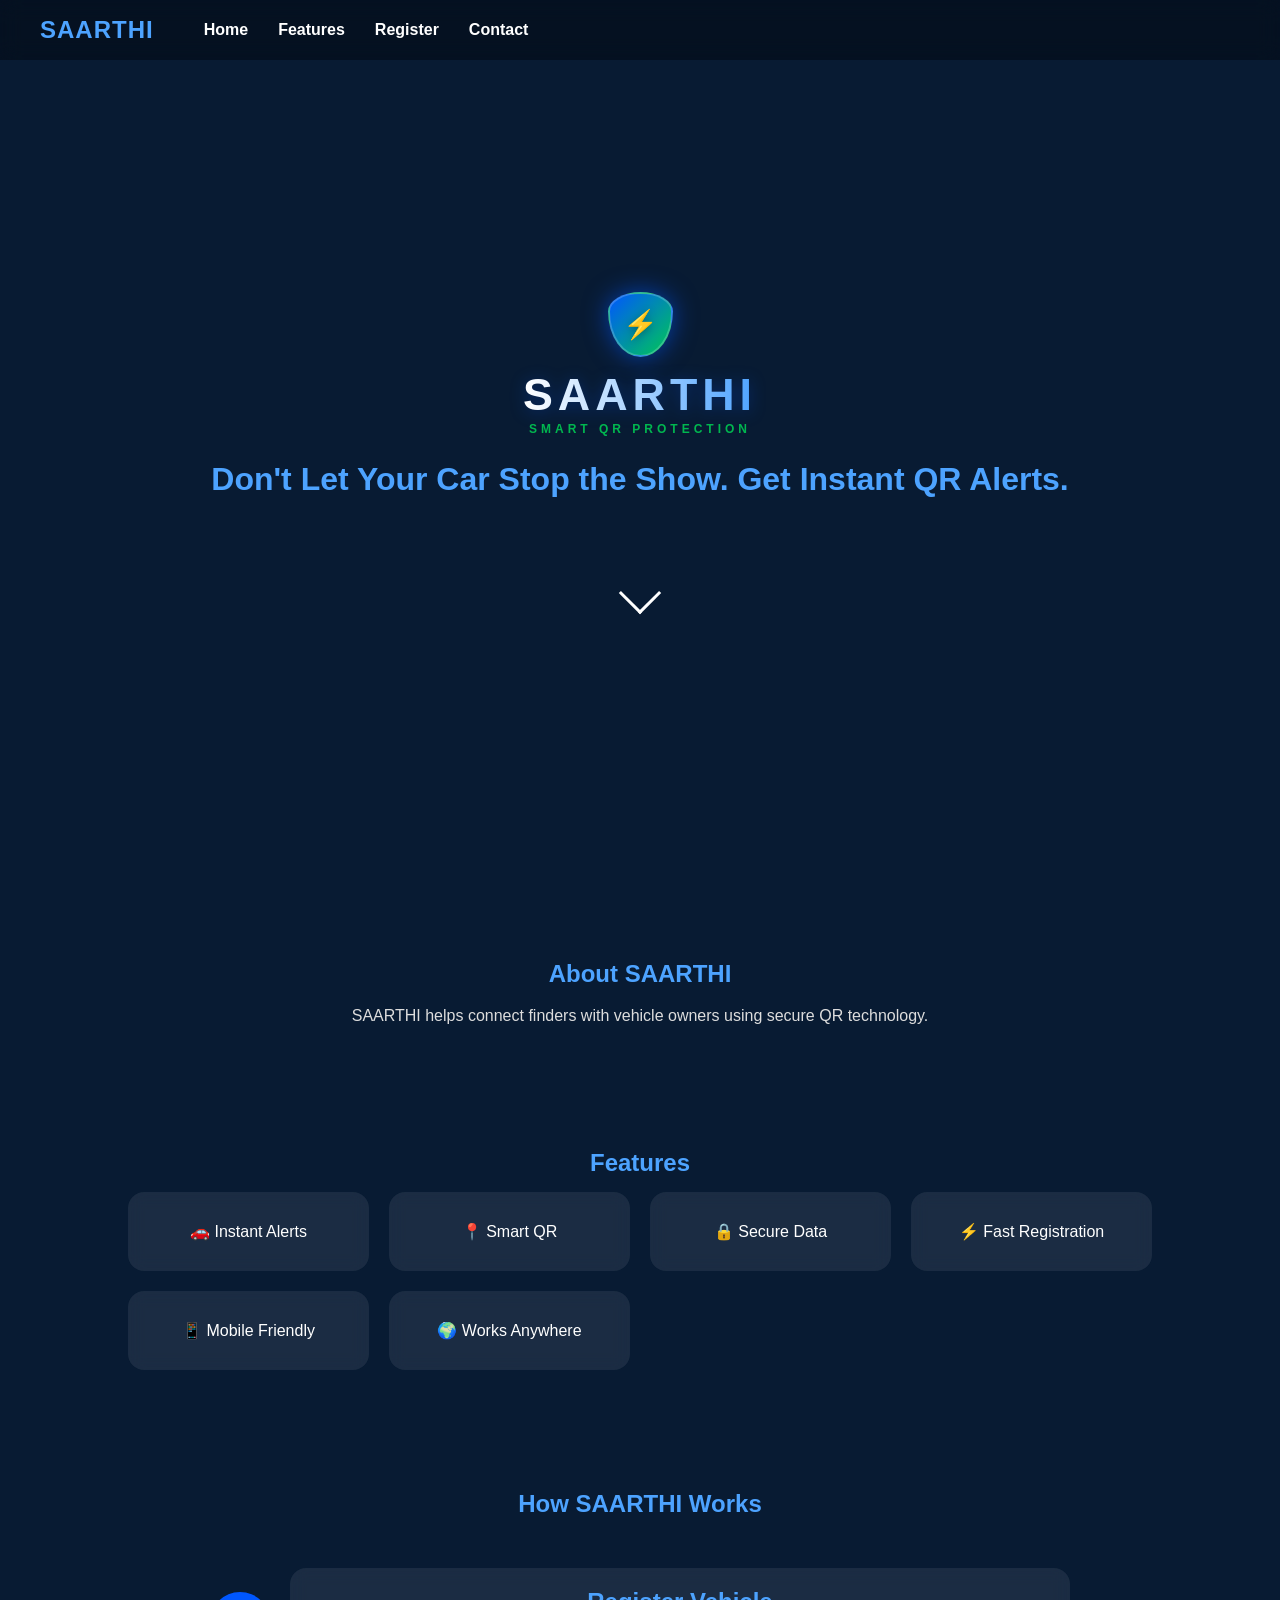
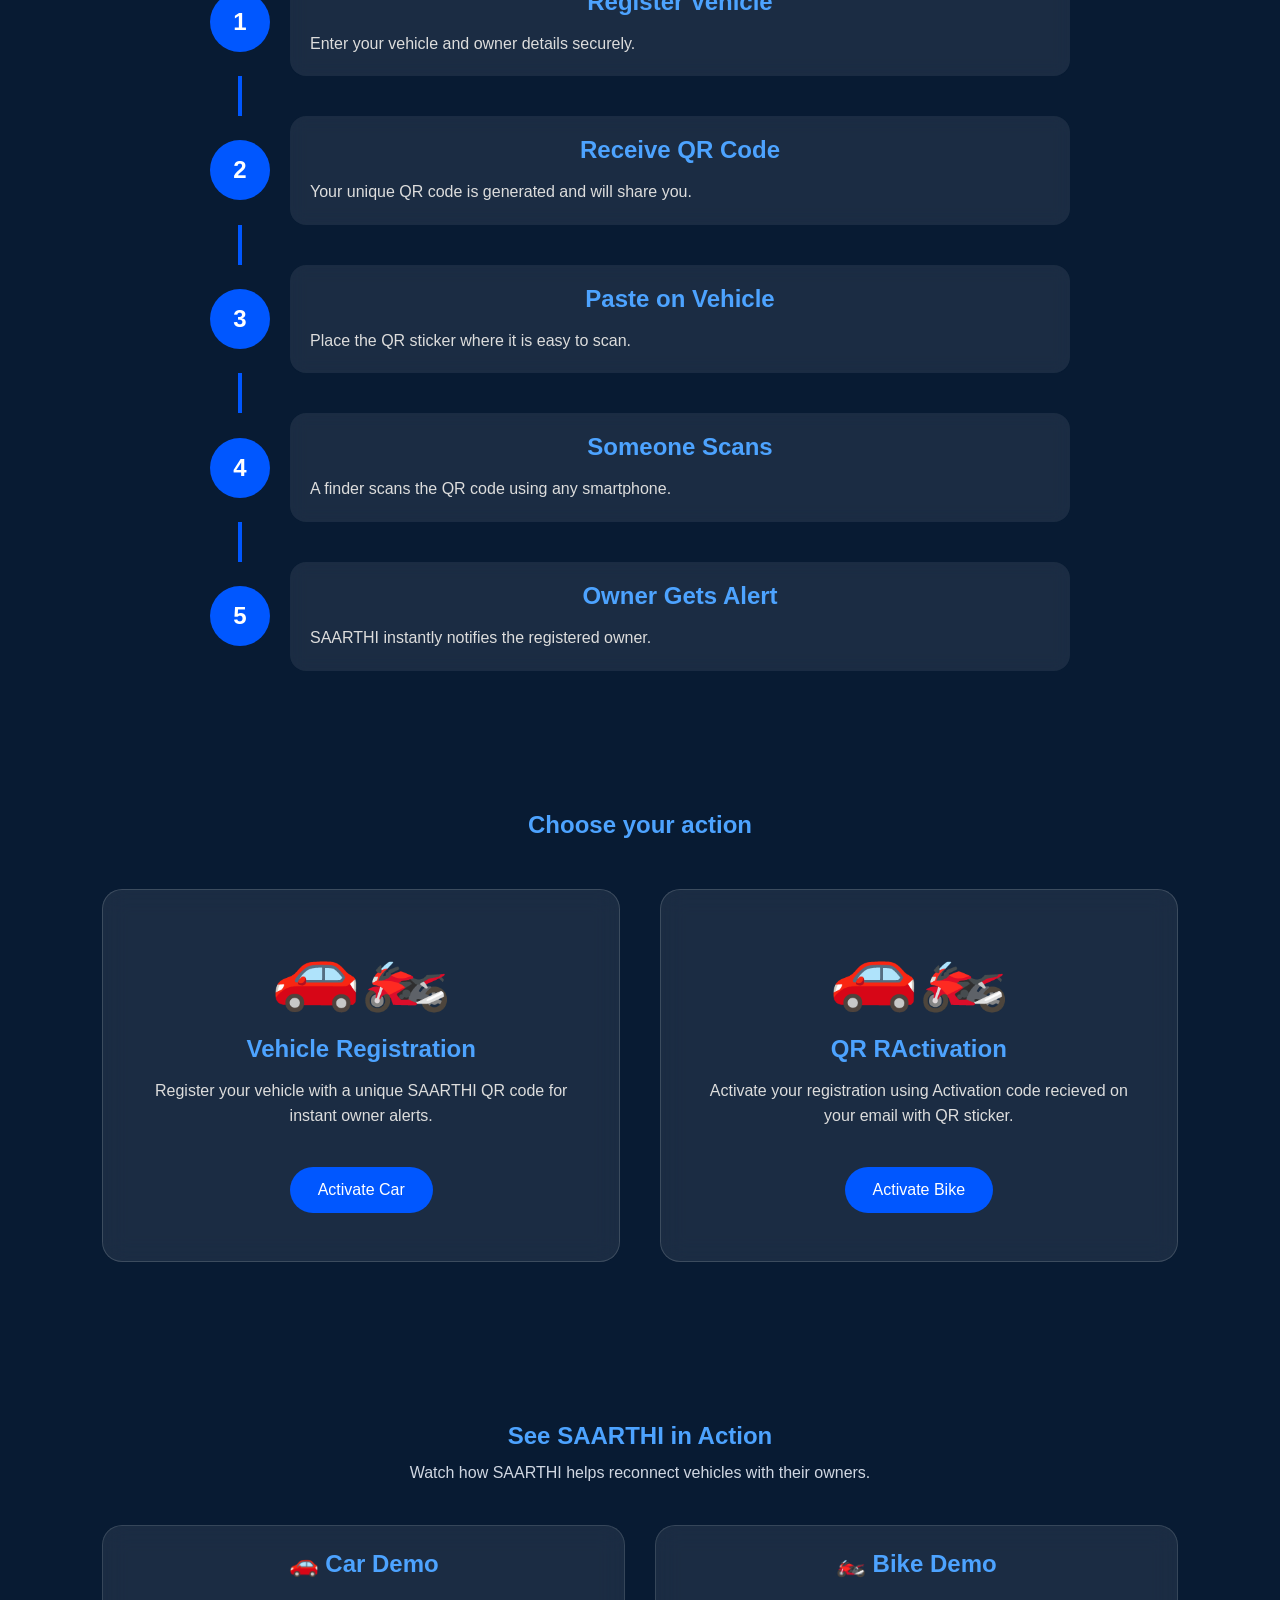
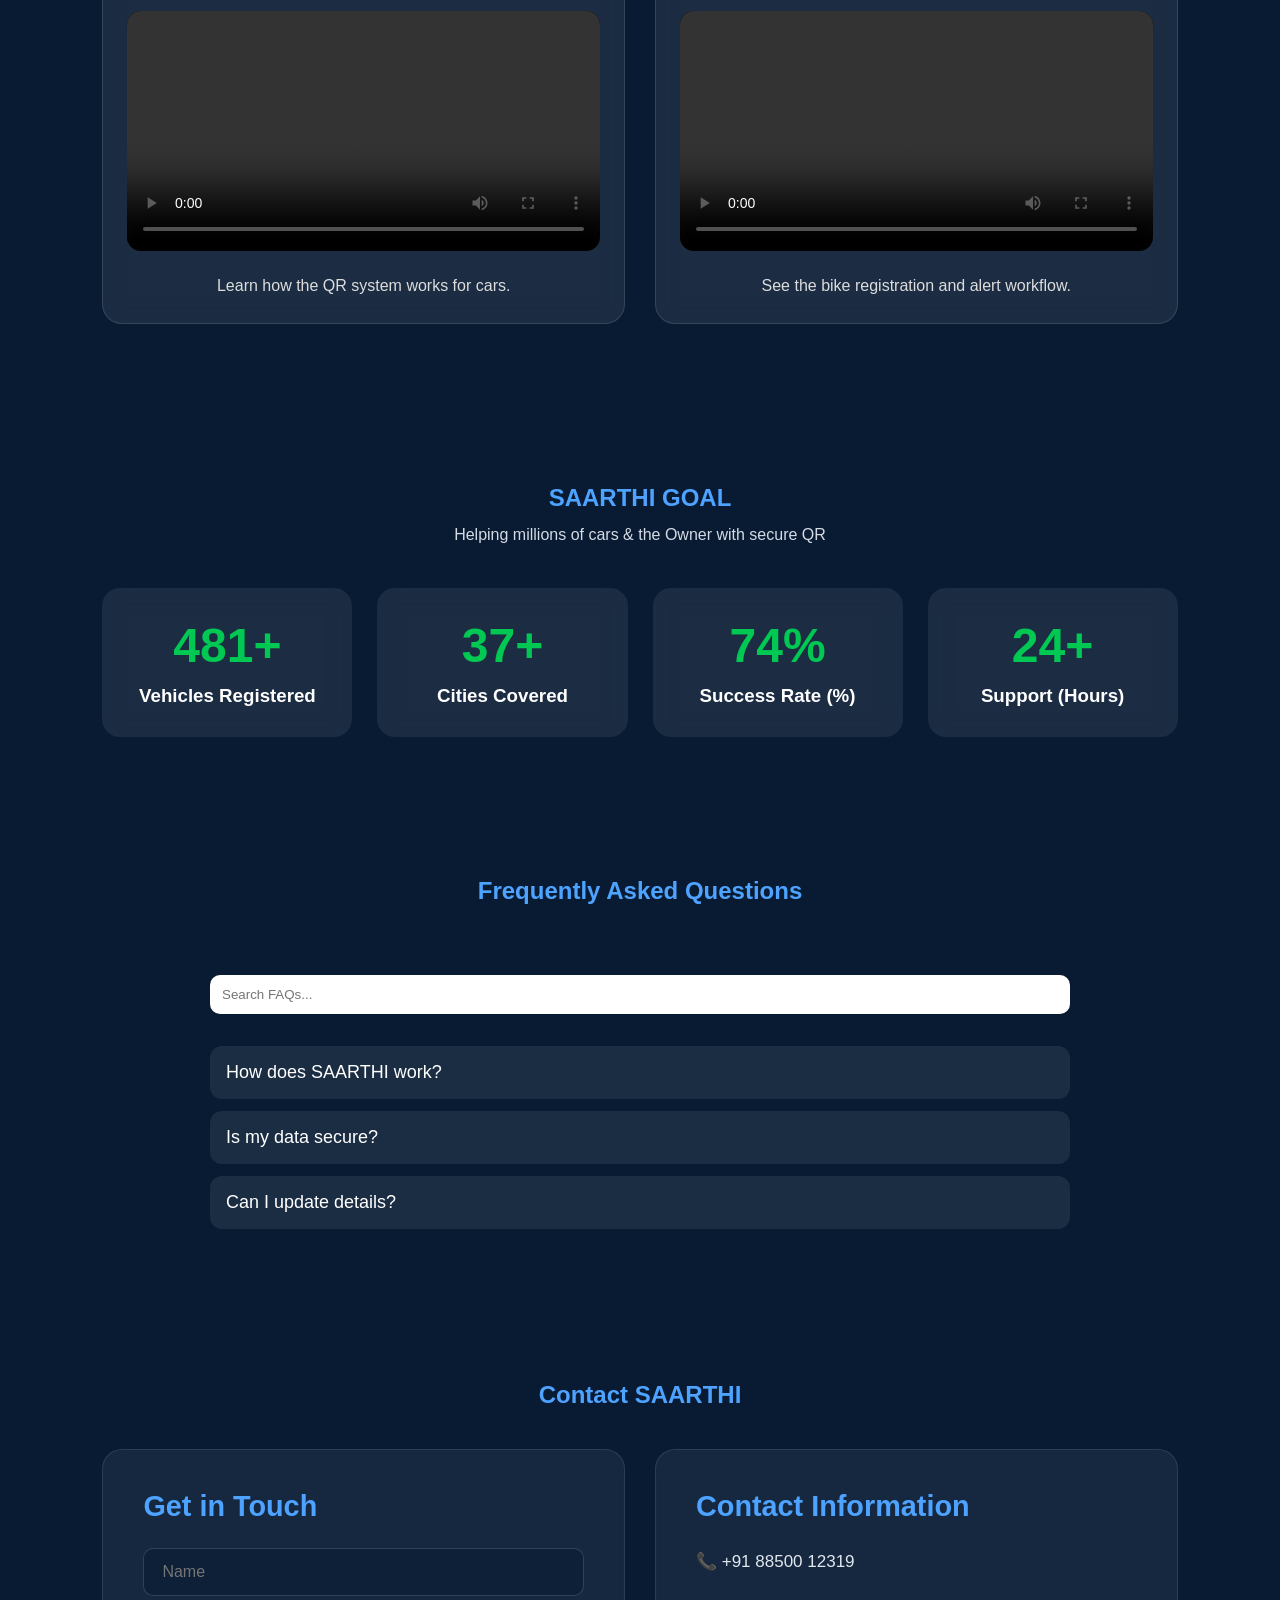
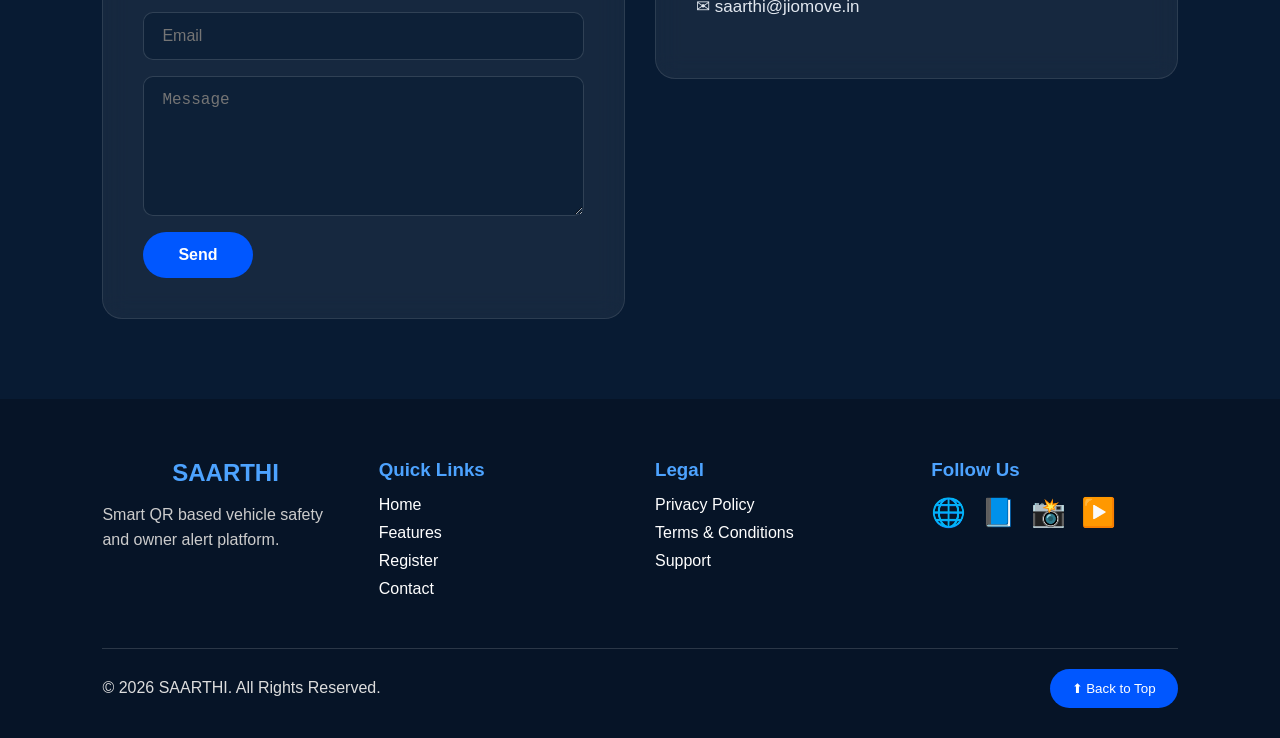
==== index.html @ 952ae6b6 "Update index.html" ====
<!DOCTYPE html>
<html lang="en">
<head>
    <meta charset="UTF-8">
    <meta name="viewport" content="width=device-width, initial-scale=1.0">
    <title>SAARTHI - Smart QR Vehicle Safety</title>
    <meta name="description" content="SAARTHI vehicle safety and smart QR-based owner alert platform.">
    <link rel="stylesheet" href="css/style.css">
</head>
<body>

    <div id="loader">
        <div class="spin"></div>
        <h2>SAARTHI</h2>
    </div>

    <nav>
        <div class="logo">SAARTHI</div>
        <ul>
            <li><a href="#home">Home</a></li>
            <li><a href="#features">Features</a></li>
            <li><a href="#vehicles">Register</a></li>
            <li><a href="#contact">Contact</a></li>
        </ul>
    </nav>

    <header id="home" class="hero">
    <video autoplay muted loop playsinline>
        <source src="video/CAR.mp4" type="video/mp4">
    </video>
    <div class="overlay"></div>
    <div class="content">
        <div class="logo-container">
            <div class="logo-shield"><span class="logo-icon">⚡</span></div>
            <div class="logo-text">
                <span class="brand-name">Saarthi</span>
                <span class="brand-tagline">Smart QR Protection</span>
            </div>
        </div>

        <h1>Don't Let Your Car Stop the Show. Get Instant QR Alerts.</h1>
        
        <!-- This link now points to the section below -->
        <a href="#about" class="scroll-arrow">
            <div class="shining-arrow"></div>
        </a>
    </div>
</header>

    <main>

        <!-- Added id="about" here -->
<section id="about" class="about">
    <h2>About SAARTHI</h2>
    <p>SAARTHI helps connect finders with vehicle owners using secure QR technology.</p>
</section>

        <section id="features" class="features">
            <h2>Features</h2>
            <div class="grid">
                <div class="card">🚗 Instant Alerts</div>
                <div class="card">📍 Smart QR</div>
                <div class="card">🔒 Secure Data</div>
                <div class="card">⚡ Fast Registration</div>
                <div class="card">📱 Mobile Friendly</div>
                <div class="card">🌍 Works Anywhere</div>
            </div>
        </section>

        <section class="timeline">
            <h1>How SAARTHI Works</h1>

            <div class="step">
                <div class="circle">1</div>
                <div class="card">
                    <h2>Register Vehicle</h2>
                    <p>Enter your vehicle and owner details securely.</p>
                </div>
            </div>

            <div class="line"></div>

            <div class="step">
                <div class="circle">2</div>
                <div class="card">
                    <h2>Receive QR Code</h2>
                    <p>Your unique QR code is generated and will share you.</p>
                </div>
            </div>

            <div class="line"></div>

            <div class="step">
                <div class="circle">3</div>
                <div class="card">
                    <h2>Paste on Vehicle</h2>
                    <p>Place the QR sticker where it is easy to scan.</p>
                </div>
            </div>

            <div class="line"></div>

            <div class="step">
                <div class="circle">4</div>
                <div class="card">
                    <h2>Someone Scans</h2>
                    <p>A finder scans the QR code using any smartphone.</p>
                </div>
            </div>

            <div class="line"></div>

            <div class="step">
                <div class="circle">5</div>
                <div class="card">
                    <h2>Owner Gets Alert</h2>
                    <p>SAARTHI instantly notifies the registered owner.</p>
                </div>
            </div>
        </section>

        <section id="vehicles" class="vehicles">
            <h1>Choose your action</h1>
            <div class="grid">
                <div class="card">
                    <div class="icon">🚗🏍️</div>
                    <h2>Vehicle Registration</h2>
                    <p>Register your vehicle with a unique SAARTHI QR code for instant owner alerts.</p>
                    <a href="https://jiomove.in/signup.html" class="btn">Activate Car</a>
                </div>
                <div class="card">
                    <div class="icon">🚗🏍️</div>
                    <h2>QR RActivation</h2>
                    <p>Activate your registration using Activation code recieved on your email with QR sticker.</p>
                    <a href="https://jiomove.in/activate.html" class="btn">Activate Bike</a>
                </div>
            </div>
        </section>

        <section class="videos">
            <h1>See SAARTHI in Action</h1>
            <p class="subtitle">Watch how SAARTHI helps reconnect vehicles with their owners.</p>
            <div class="video-grid">
                <div class="video-card">
                    <h2>🚗 Car Demo</h2>
                    <video controls preload="metadata">
                        <source src="video/CAR.mp4" type="video/mp4">
                        Your browser does not support video.
                    </video>
                    <p>Learn how the QR system works for cars.</p>
                </div>
                <div class="video-card">
                    <h2>🏍️ Bike Demo</h2>
                    <video controls preload="metadata">
                        <source src="video/BIKE.mp4" type="video/mp4">
                        Your browser does not support video.
                    </video>
                    <p>See the bike registration and alert workflow.</p>
                </div>
            </div>
        </section>

        <section class="stats">
            <h1>SAARTHI GOAL</h1>
            <p>Helping millions of cars & the Owner with secure QR</p>
            <div class="grid">
                <div class="card"><span class="count" data-target="1000">0</span><h3>Vehicles Registered</h3></div>
                <div class="card"><span class="count" data-target="50">0</span><h3>Cities Covered</h3></div>
                <div class="card"><span class="count" data-target="99">0</span><h3>Success Rate (%)</h3></div>
                <div class="card"><span class="count" data-target="24">0</span><h3>Support (Hours)</h3></div>
            </div>
        </section>

        <section class="faq">
            <h1>Frequently Asked Questions</h1>
            <input id="search" placeholder="Search FAQs...">
            <div class="item">
                <button class="q">How does SAARTHI work?</button>
                <div class="a">Register, get a QR, place it on your vehicle, and receive alerts when someone scans it.</div>
            </div>
            <div class="item">
                <button class="q">Is my data secure?</button>
                <div class="a">Yes, only authorized information is shown.</div>
            </div>
            <div class="item">
                <button class="q">Can I update details?</button>
                <div class="a">Yes, by contacting us on email you can update owner details.</div>
            </div>
        </section>

        <section id="contact" class="contact">
            <h1>Contact SAARTHI</h1>
            <div class="grid">
                <div class="card">
                    <h2>Get in Touch</h2>
                    <form action="https://formsubmit.co/saarthi@jiomove.in" method="POST">
    <!-- These name attributes are required for the service to identify the data -->
    <input type="text" name="name" placeholder="Name" required>
    <input type="email" name="email" placeholder="Email" required>
    <textarea name="message" placeholder="Message" required></textarea>
    
    <!-- This hidden input prevents the site from redirecting after sending -->
    <input type="hidden" name="_next" value="https://jiomove.in/thanks.html">
    
    <button type="submit">Send</button>
</form>
                </div>
                <div class="card">
                    <h2>Contact Information</h2>
                    <p>📞 +91 88500 12319</p>
                    <p>✉ saarthi@jiomove.in</p>
                    
                </div>
            </div>
        </section>

    </main>

    <footer class="footer">
        <div class="container">
            <div class="col">
                <h2>SAARTHI</h2>
                <p>Smart QR based vehicle safety and owner alert platform.</p>
            </div>
            <div class="col">
                <h3>Quick Links</h3>
                <ul>
                    <li><a href="#home">Home</a></li>
                    <li><a href="#features">Features</a></li>
                    <li><a href="#vehicles">Register</a></li>
                    <li><a href="#contact">Contact</a></li>
                </ul>
            </div>
            <div class="col">
                <h3>Legal</h3>
                <ul>
                    <li><a href="#">Privacy Policy</a></li>
                    <li><a href="#">Terms & Conditions</a></li>
                    <li><a href="#">Support</a></li>
                </ul>
            </div>
            <div class="col">
                <h3>Follow Us</h3>
                <div class="social">
                    <a href="#">🌐</a>
                    <a href="#">📘</a>
                    <a href="#">📸</a>
                    <a href="#">▶️</a>
                </div>
            </div>
        </div>
        <div class="bottom">
            <p>© 2026 SAARTHI. All Rights Reserved.</p>
            <button id="topBtn">⬆ Back to Top</button>
        </div>
    </footer>

    <script src="js/main.js"></script>
</body>
</html>
---- css/style.css ----
html {
    scroll-behavior: smooth;
}


/* ==========================================================================
   1. Global Reset & Base Layout Setup
   ========================================================================== */
* {
    margin: 0;
    padding: 0;
    box-sizing: border-box;
}

body {
    font-family: Arial, sans-serif;
    background: #081B33;
    color: #fff;
    margin: 0;
}

/* ==========================================================================
   2. Base Elements & Typography Elements
   ========================================================================== */
h1 {
    text-align: center;
    color: #4DA3FF;
    margin-bottom: 50px;
}

h2 {
    text-align: center;
    color: #4da3ff;
    margin-bottom: 15px;
}

p {
    line-height: 1.6;
    color: #ddd;
}

a {
    color: white;
    text-decoration: none;
    transition: .3s;
}

a:hover {
    color: #00C853;
}

ul {
    list-style: none;
}

li {
    margin: 10px 0;
}

/* Common Global Grid Layout System */
.grid {
    display: grid;
    grid-template-columns: repeat(auto-fit, minmax(220px, 1fr));
    gap: 20px;
}

/* Global Reusable Buttons */
.btn {
    display: inline-block;
    background: #0057ff;
    padding: 14px 28px;
    border-radius: 30px;
    margin: 8px;
    color: #fff;
    text-decoration: none;
    transition: .3s;
}

.btn:hover {
    background: #00C853;
}

.alt {
    background: #00c853;
}

/* ==========================================================================
   3. SAARTHI Brand Logo Design Components
   ========================================================================== */
.logo-container {
    display: flex;
    flex-direction: column;
    align-items: center;
    justify-content: center;
    gap: 12px;
    margin-bottom: 25px;
}

.logo-shield {
    width: 65px;
    height: 65px;
    background: linear-gradient(135deg, #0057FF, #00C853);
    border-radius: 50% 50% 50% 50% / 30% 30% 70% 70%;
    display: flex;
    align-items: center;
    justify-content: center;
    box-shadow: 0 0 25px rgba(0, 87, 255, 0.6);
    border: 2px solid rgba(255, 255, 255, 0.2);
    animation: pulseGlow 3s infinite alternate;
}

.logo-icon {
    font-size: 28px;
    color: #ffffff;
    filter: drop-shadow(0 2px 4px rgba(0,0,0,0.3));
}

.logo-text {
    display: flex;
    flex-direction: column;
    align-items: center;
}

.brand-name {
    font-size: 2.8rem;
    font-weight: 900;
    letter-spacing: 5px;
    text-transform: uppercase;
    background: linear-gradient(to right, #ffffff, #4DA3FF);
    -webkit-background-clip: text;
    -webkit-text-fill-color: transparent;
    filter: drop-shadow(0 2px 8px rgba(0, 87, 255, 0.3));
}

.brand-tagline {
    font-size: 0.75rem;
    font-weight: 600;
    letter-spacing: 4px;
    text-transform: uppercase;
    color: #00C853;
    margin-top: 2px;
    opacity: 0.9;
}

@keyframes pulseGlow {
    0% { transform: scale(1); box-shadow: 0 0 20px rgba(0, 87, 255, 0.5); }
    100% { transform: scale(1.04); box-shadow: 0 0 35px rgba(0, 200, 83, 0.7); }
}

/* ==========================================================================
   4. Loader & Navigation Bar Elements (Left Aligned Horizontally)
   ========================================================================== */
#loader {
    position: fixed;
    inset: 0;
    display: flex;
    flex-direction: column;
    align-items: center;
    justify-content: center;
    background: #081B33;
    z-index: 99;
}

.spin {
    width: 60px;
    height: 60px;
    border: 6px solid #fff;
    border-top-color: #0057ff;
    border-radius: 50%;
    animation: r 1s linear infinite;
}

@keyframes r {
    to { transform: rotate(360deg); }
}

nav {
    position: fixed;
    top: 0;
    width: 100%;
    display: flex;
    justify-content: flex-start;
    align-items: center;
    gap: 50px;
    padding: 16px 40px;
    background: rgba(0, 0, 0, .35);
    backdrop-filter: blur(10px);
    z-index: 90;
}

.logo {
    font-size: 24px;
    font-weight: bold;
    color: #4DA3FF;
    letter-spacing: 1px;
}

nav ul {
    display: flex;
    flex-direction: row;
    gap: 30px;
    margin: 0;
    padding: 0;
}

nav li {
    margin: 0;
}

nav a {
    font-size: 16px;
    font-weight: 600;
}

/* ==========================================================================
   5. Hero Background Video Setup
   ========================================================================== */
.hero {
    height: 100vh;
    position: relative;
    overflow: hidden;
}

.hero video {
    position: absolute;
    top: 0;
    left: 0;
    width: 100%;
    height: 100%;
    object-fit: cover;
    z-index: 1;
}

.overlay {
    position: absolute;
    inset: 0;
    background: linear-gradient(rgba(8, 27, 51, .7), rgba(8, 27, 51, .9));
    z-index: 2;
}

.content {
    position: relative;
    z-index: 3;
    height: 100%;
    display: flex;
    flex-direction: column;
    align-items: center;
    justify-content: center;
    text-align: center;
    padding: 20px;
}

/* ==========================================================================
   6. Core Layout Sections (About, Features, Timeline)
   ========================================================================== */
.about, .features {
    padding: 60px 10%;
}

.about p {
    text-align: center;
}

.features .card {
    background: rgba(255, 255, 255, .08);
    backdrop-filter: blur(8px);
    padding: 30px;
    border-radius: 16px;
    text-align: center;
    transition: .3s;
}

.features .card:hover {
    transform: translateY(-8px);
    box-shadow: 0 0 20px #0057ff;
}

.timeline {
    max-width: 900px;
    margin: auto;
    padding: 60px 20px;
}

.step {
    display: flex;
    align-items: center;
    gap: 20px;
    opacity: 0;
    transform: translateY(40px);
    transition: 1s;
}

.step.show {
    opacity: 1;
    transform: translateY(0);
}

.circle {
    width: 60px;
    height: 60px;
    background: #0057FF;
    border-radius: 50%;
    display: flex;
    justify-content: center;
    align-items: center;
    font-size: 24px;
    font-weight: bold;
}

.timeline .card {
    flex: 1;
    background: rgba(255, 255, 255, .08);
    padding: 20px;
    border-radius: 16px;
    backdrop-filter: blur(8px);
}

.line {
    width: 4px;
    height: 40px;
    background: #0057FF;
    margin: 0 28px;
}

/* ==========================================================================
   7. Vehicles Showcase & Section Demo Players
   ========================================================================== */
.vehicles {
    padding: 80px 8%;
    text-align: center;
}

.vehicles .grid {
    gap: 40px;
}

.vehicles .card {
    background: rgba(255, 255, 255, .08);
    backdrop-filter: blur(12px);
    padding: 40px;
    border-radius: 20px;
    transition: .4s;
    border: 1px solid rgba(255, 255, 255, .15);
}

.vehicles .card:hover {
    transform: translateY(-12px) scale(1.02);
    box-shadow: 0 20px 40px rgba(0, 87, 255, .45);
}

.icon {
    font-size: 72px;
    margin-bottom: 20px;
}

.vehicles p {
    margin-bottom: 30px;
}

.videos {
    padding: 80px 8%;
    text-align: center;
}

.videos h1 {
    margin-bottom: 10px;
}

.subtitle {
    color: #d0d7e2;
    margin-bottom: 40px;
}

.video-grid {
    display: grid;
    grid-template-columns: repeat(auto-fit, minmax(320px, 1fr));
    gap: 30px;
}

.video-card {
    background: rgba(255, 255, 255, .08);
    backdrop-filter: blur(12px);
    padding: 24px;
    border-radius: 20px;
    transition: .35s;
    border: 1px solid rgba(255, 255, 255, .12);
}

.video-card:hover {
    transform: translateY(-10px);
    box-shadow: 0 18px 36px rgba(0, 87, 255, .35);
}

/* Content Showcase Inner Video Element Adjustments */
.video-card video {
    width: 100%;
    height: 240px;
    object-fit: cover;
    border-radius: 14px;
    margin: 18px 0;
    background: #000;
}

/* ==========================================================================
   8. Impact Statistics & FAQ Panel System
   ========================================================================== */
.stats {
    padding: 80px 8%;
    text-align: center;
}

.stats h1 {
    margin-bottom: 10px;
}

.stats p {
    color: #d5dbe5;
    margin-bottom: 40px;
}

.stats .grid {
    gap: 25px;
}

.stats .card {
    background: rgba(255, 255, 255, .08);
    border-radius: 18px;
    padding: 30px;
    backdrop-filter: blur(12px);
    transition: .35s;
}

.stats .card:hover {
    transform: translateY(-8px);
    box-shadow: 0 16px 30px rgba(0, 87, 255, .35);
}

.count {
    display: block;
    font-size: 48px;
    font-weight: bold;
    color: #00C853;
    margin-bottom: 12px;
}

.faq {
    max-width: 900px;
    margin: auto;
    padding: 60px 20px;
}

#search {
    width: 100%;
    padding: 12px;
    border-radius: 10px;
    border: none;
    margin: 20px 0;
}

.item {
    background: rgba(255, 255, 255, .08);
    margin: 12px 0;
    border-radius: 12px;
    overflow: hidden;
}

.q {
    width: 100%;
    padding: 16px;
    background: none;
    color: #fff;
    border: none;
    text-align: left;
    font-size: 18px;
    cursor: pointer;
}

.a {
    display: none;
    padding: 16px;
    color: #ddd;
}

.item.open .a {
    display: block;
}

/* ==========================================================================
   9. Fixed Contact Panel Layout Block
   ========================================================================== */
.contact {
    padding: 80px 8%;
}

.contact h1 {
    margin-bottom: 40px;
}

.contact .grid {
    display: grid;
    grid-template-columns: repeat(auto-fit, minmax(320px, 1fr));
    gap: 30px;
    align-items: start;
}

.contact .card {
    background: rgba(255, 255, 255, 0.06);
    padding: 40px;
    border-radius: 20px;
    backdrop-filter: blur(12px);
    border: 1px solid rgba(255, 255, 255, 0.1);
    text-align: left;
    transition: 0.3s ease;
}

.contact h2 {
    text-align: left;
    color: #4DA3FF;
    margin-bottom: 25px;
    font-size: 1.8rem;
}

.contact form {
    display: flex;
    flex-direction: column;
    gap: 16px;
}

.contact input, 
.contact textarea {
    width: 100%;
    padding: 14px 18px;
    background: rgba(8, 27, 51, 0.6);
    border: 1px solid rgba(255, 255, 255, 0.15);
    border-radius: 10px;
    color: #fff;
    font-size: 16px;
}

.contact input:focus, 
.contact textarea:focus {
    outline: none;
    border-color: #0057FF;
}

.contact textarea {
    height: 140px;
    resize: vertical;
}

.contact button {
    align-self: flex-start;
    padding: 14px 35px;
    background: #0057FF;
    color: #fff;
    border: none;
    border-radius: 30px;
    font-size: 16px;
    font-weight: bold;
    cursor: pointer;
    transition: background 0.3s ease;
}

.contact button:hover {
    background: #00C853;
}

.contact p {
    font-size: 17px;
    margin: 18px 0;
    color: #e2e8f0;
}

.map {
    height: 200px;
    border: 2px dashed rgba(77, 163, 255, 0.4);
    border-radius: 12px;
    display: flex;
    align-items: center;
    justify-content: center;
    margin-top: 25px;
    color: #4DA3FF;
    background: rgba(77, 163, 255, 0.05);
    font-weight: bold;
}

/* ==========================================================================
   10. Global Layout System Footer
   ========================================================================== */
.footer {
    background: #061427;
    padding: 60px 8% 30px;
}

.footer .container {
    display: grid;
    grid-template-columns: repeat(auto-fit, minmax(220px, 1fr));
    gap: 30px;
}

.col h2, .col h3 {
    margin-bottom: 15px;
    color: #4DA3FF;
}

.col p {
    line-height: 1.6;
    color: #ccc;
}

.social {
    display: flex;
    gap: 15px;
    font-size: 28px;
    margin-top: 10px;
}

.bottom {
    margin-top: 40px;
    padding-top: 20px;
    border-top: 1px solid rgba(255, 255, 255, .15);
    display: flex;
    justify-content: space-between;
    align-items: center;
    flex-wrap: wrap;
    gap: 15px;
}

#topBtn {
    padding: 12px 22px;
    border: none;
    border-radius: 25px;
    background: #0057FF;
    color: white;
    cursor: pointer;
}

/* ==========================================================================
   11. Responsive Media Breakpoints
   ========================================================================== */
@media(max-width: 700px) {
    .step { flex-direction: column; text-align: center; }
    .line { margin: 20px auto; }
}

/* ==========================================================================
   12. "Shining" Arrow
   ========================================================================== */

.scroll-arrow {
    display: flex;
    justify-content: center;
    margin-top: 30px;
    text-decoration: none;
}

.shining-arrow {
    width: 30px;
    height: 30px;
    border-right: 3px solid white;
    border-bottom: 3px solid white;
    transform: rotate(45deg);
    animation: shine-bounce 2s infinite;
}

@keyframes shine-bounce {
    0%, 20%, 50%, 80%, 100% {
        transform: translateY(0) rotate(45deg);
        opacity: 0.5;
    }
    40% {
        transform: translateY(-20px) rotate(45deg);
        opacity: 1;
        box-shadow: 0 0 20px white; /* The "shining" effect */
    }
    60% {
        transform: translateY(-10px) rotate(45deg);
    }
}
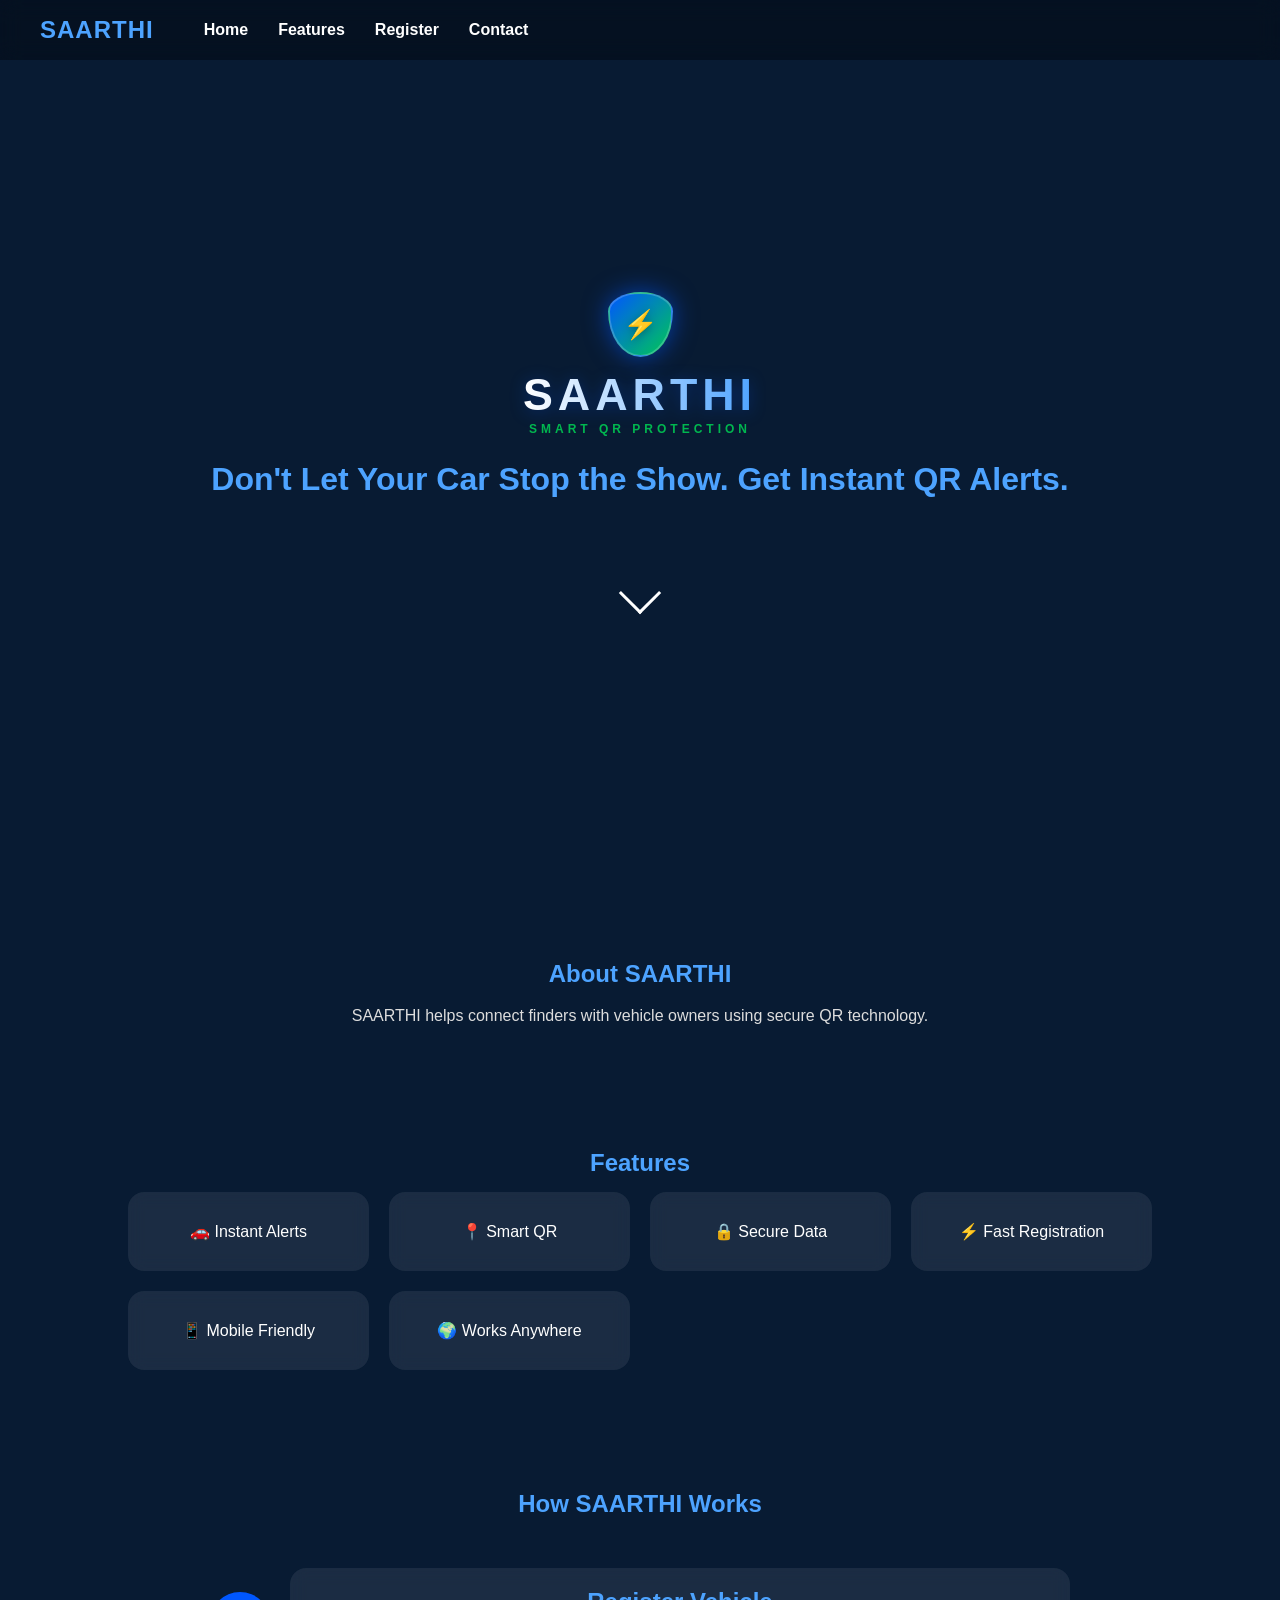
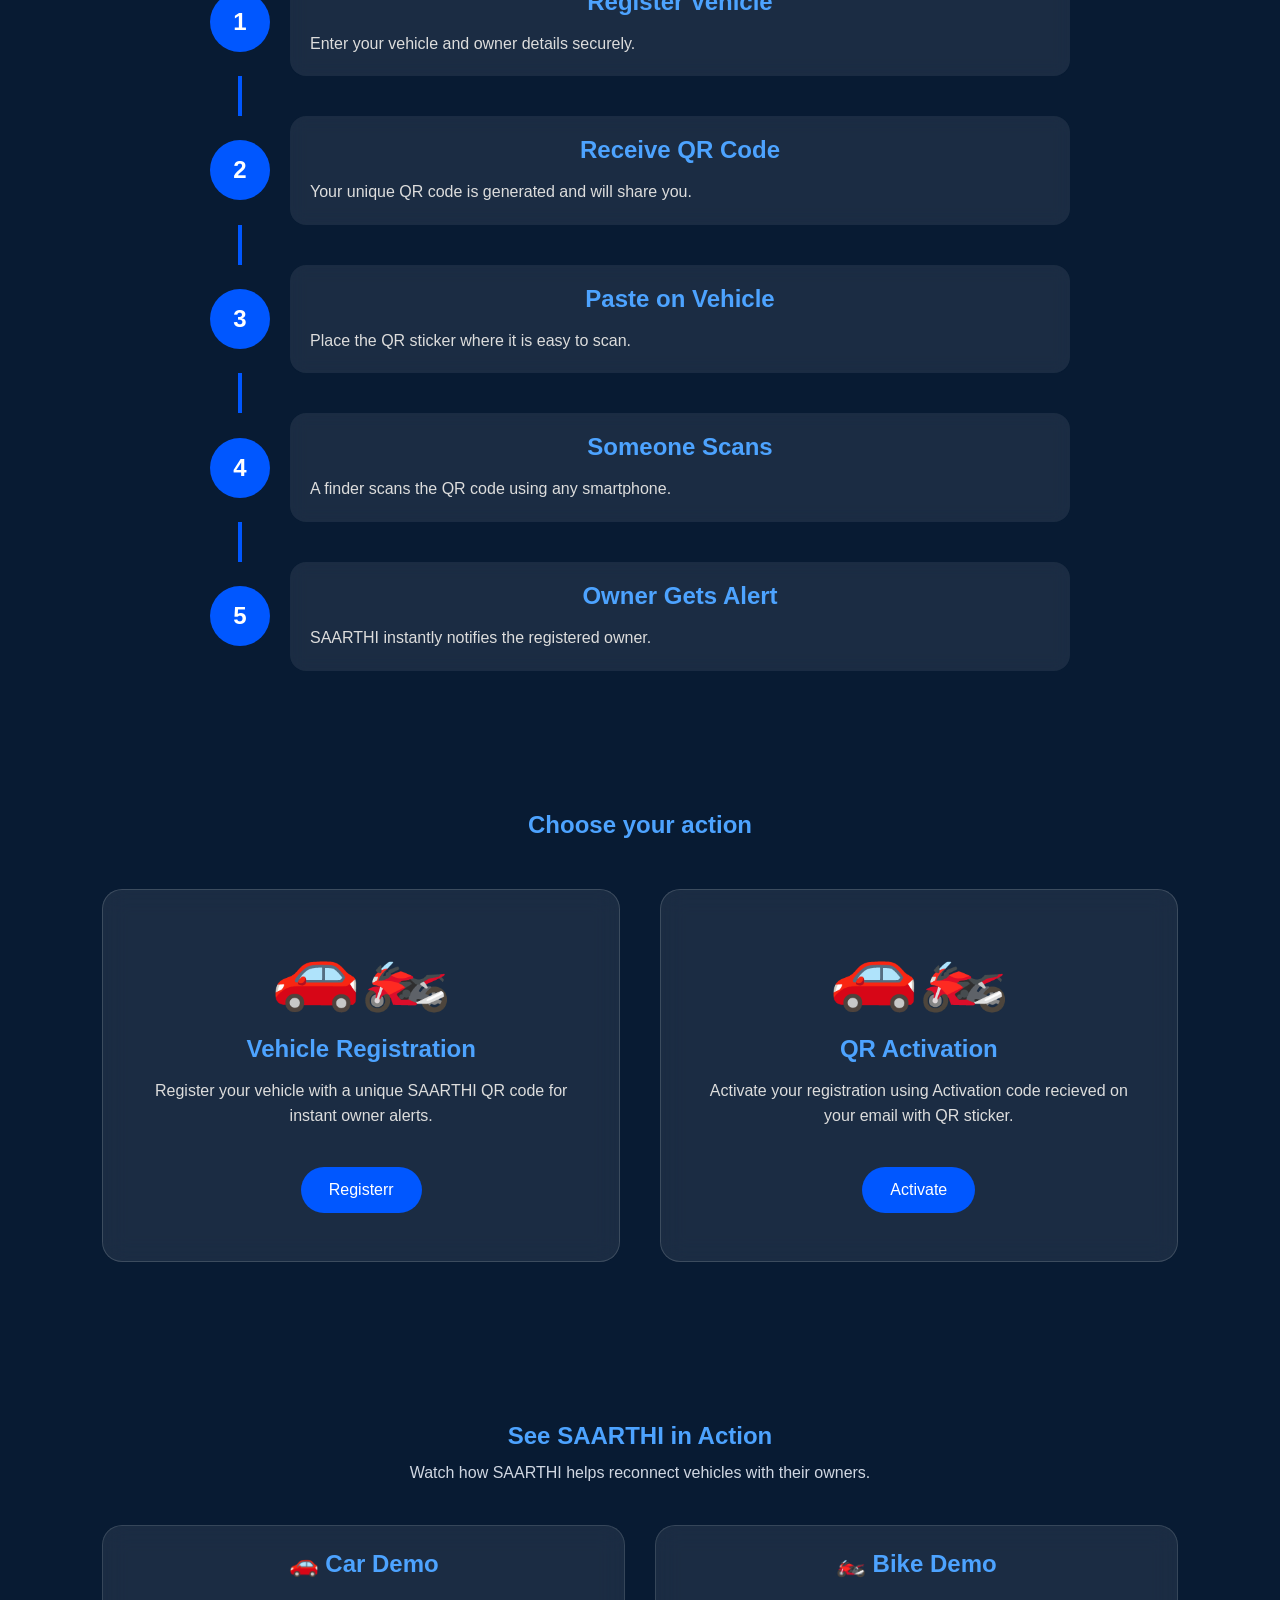
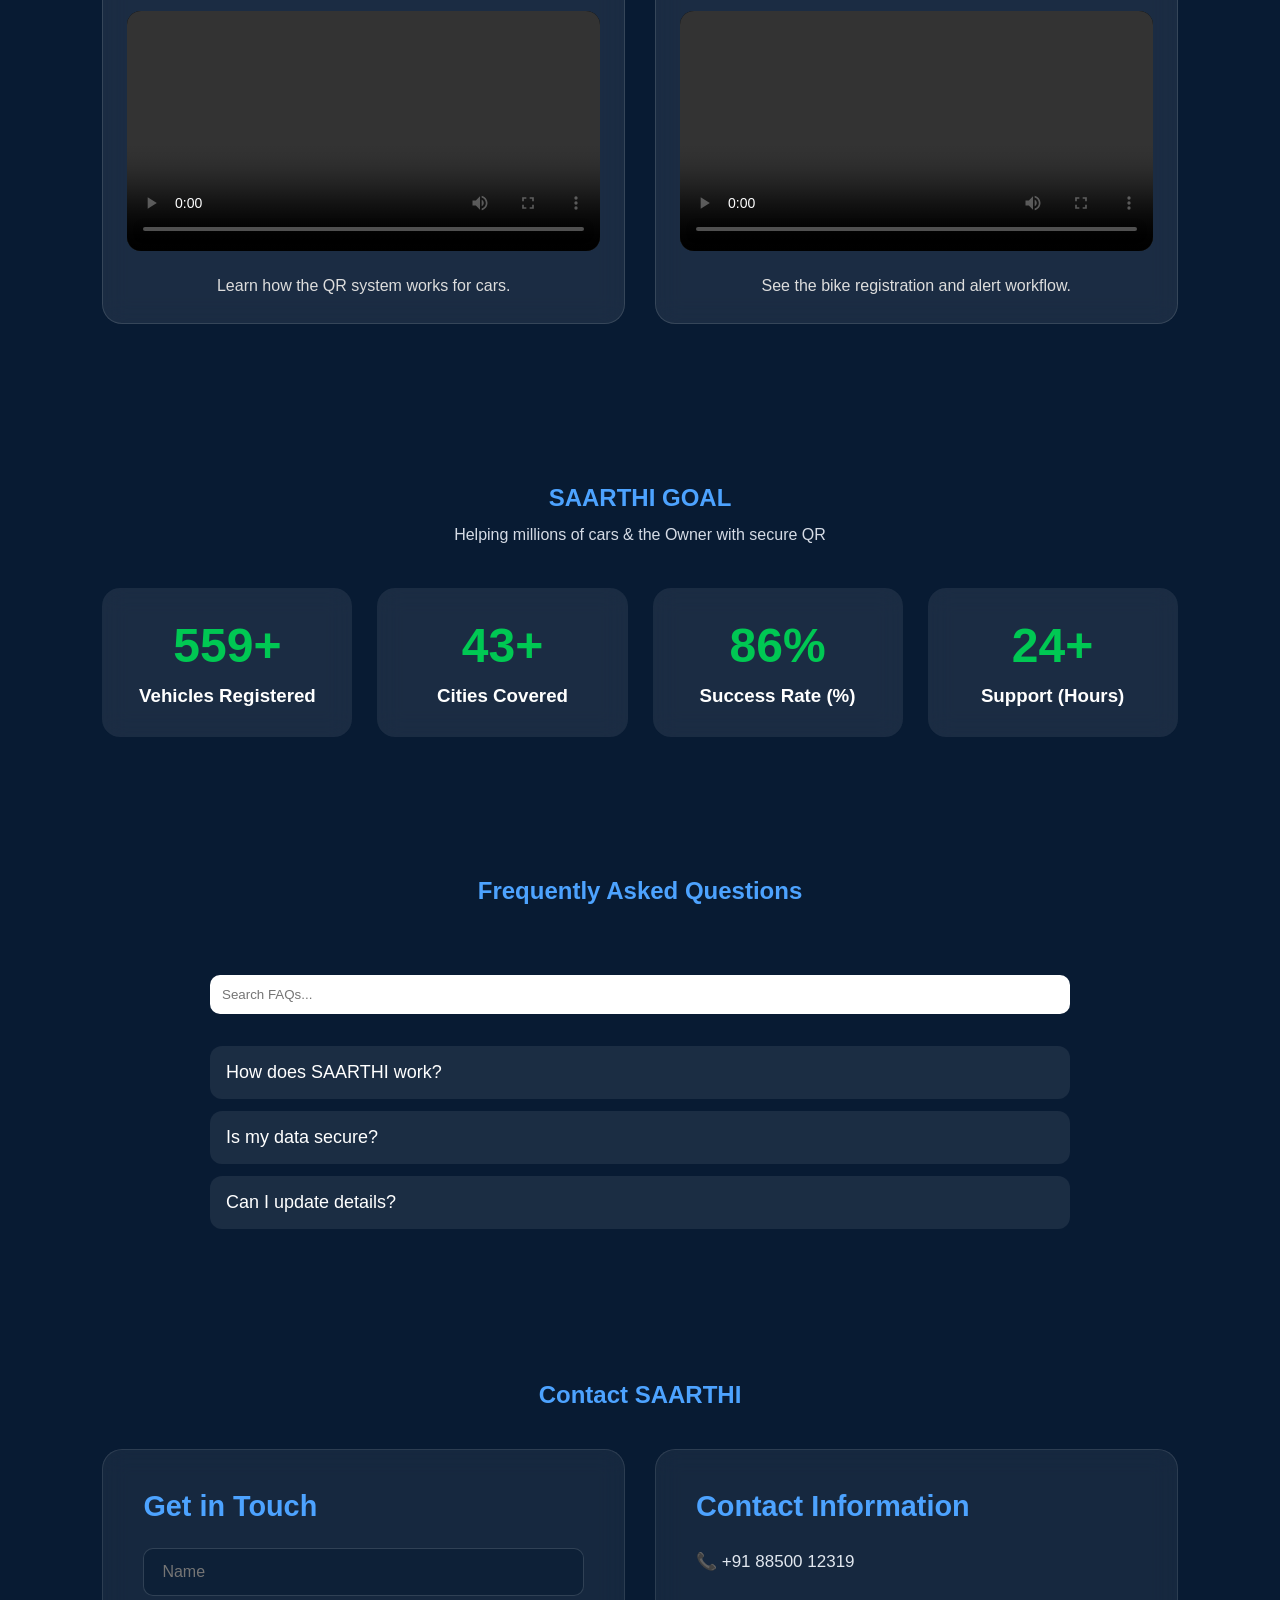
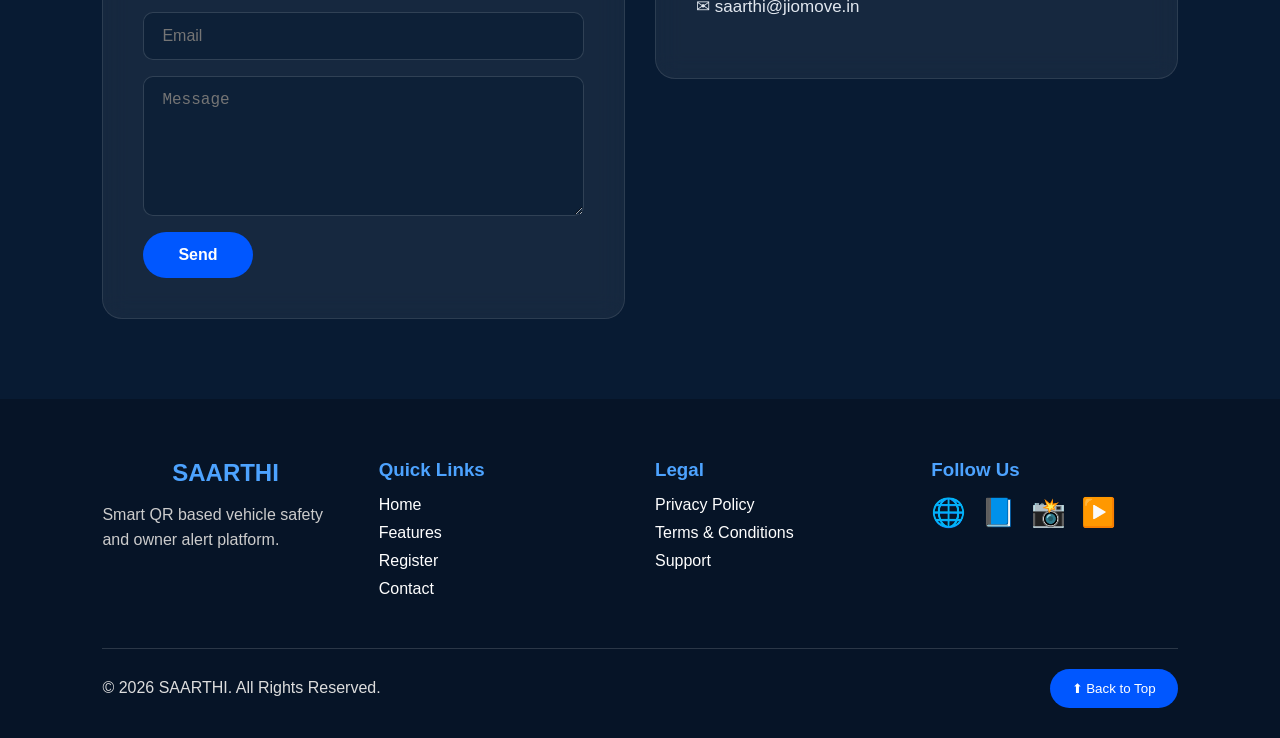
==== commit 4e184b10: "Update index.html" ====
--- a/index.html
+++ b/index.html
@@ -126,13 +126,13 @@
                     <div class="icon">🚗🏍️</div>
                     <h2>Vehicle Registration</h2>
                     <p>Register your vehicle with a unique SAARTHI QR code for instant owner alerts.</p>
-                    <a href="https://jiomove.in/signup.html" class="btn">Activate Car</a>
+                    <a href="https://jiomove.in/signup.html" class="btn">Registerr</a>
                 </div>
                 <div class="card">
                     <div class="icon">🚗🏍️</div>
-                    <h2>QR RActivation</h2>
+                    <h2>QR Activation</h2>
                     <p>Activate your registration using Activation code recieved on your email with QR sticker.</p>
-                    <a href="https://jiomove.in/activate.html" class="btn">Activate Bike</a>
+                    <a href="https://jiomove.in/activate.html" class="btn">Activate</a>
                 </div>
             </div>
         </section>
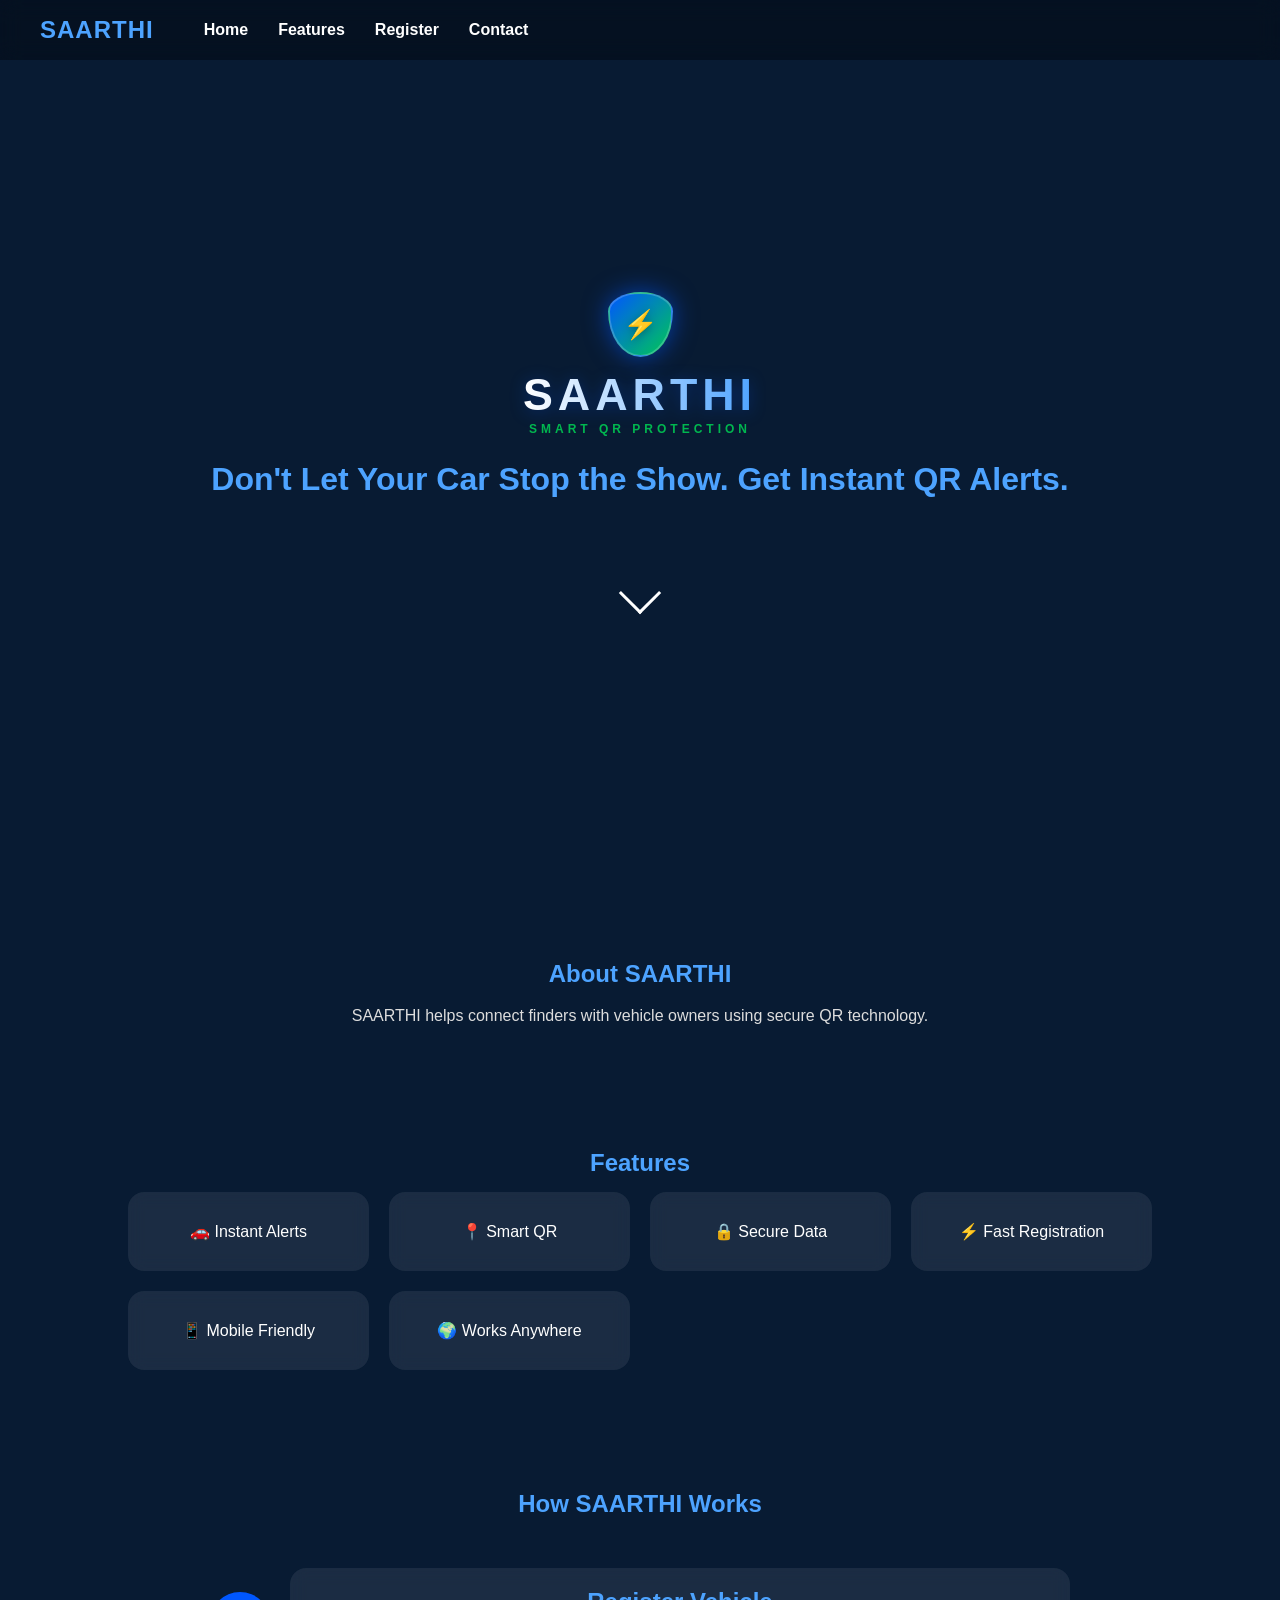
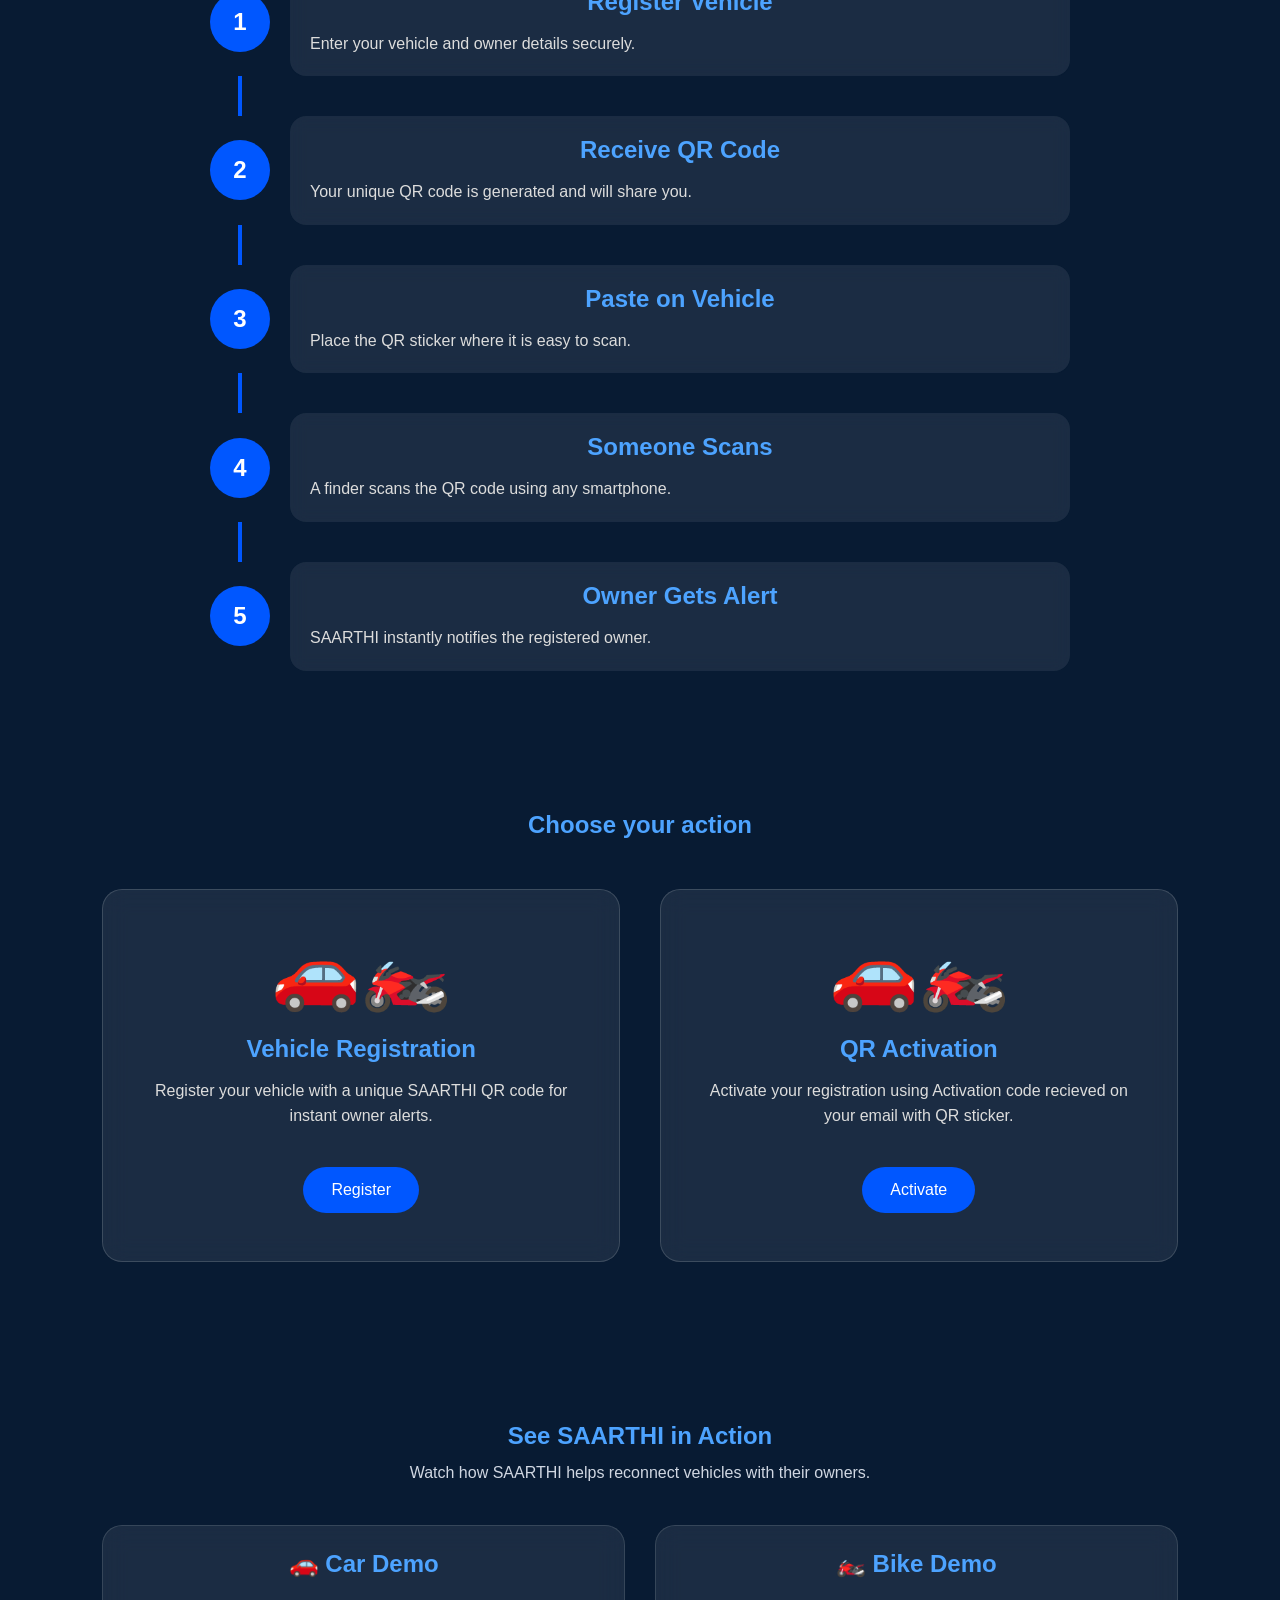
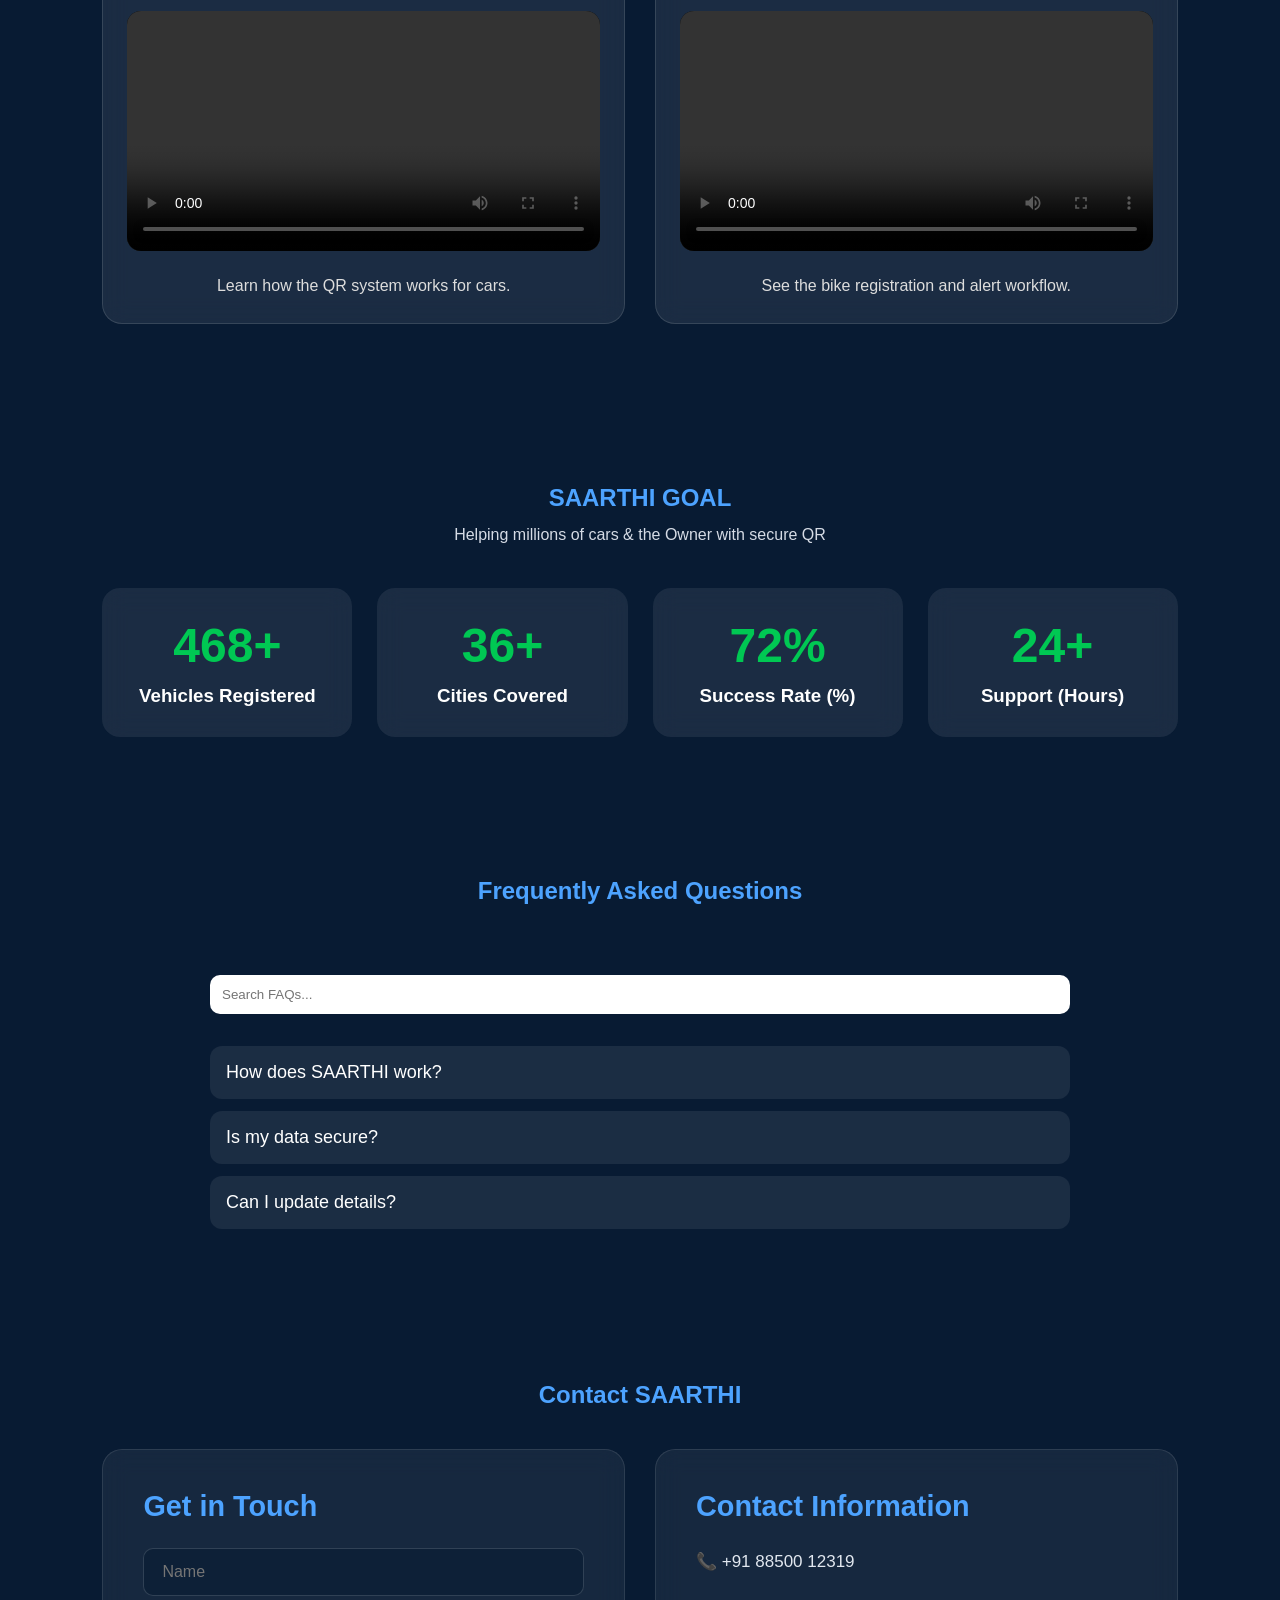
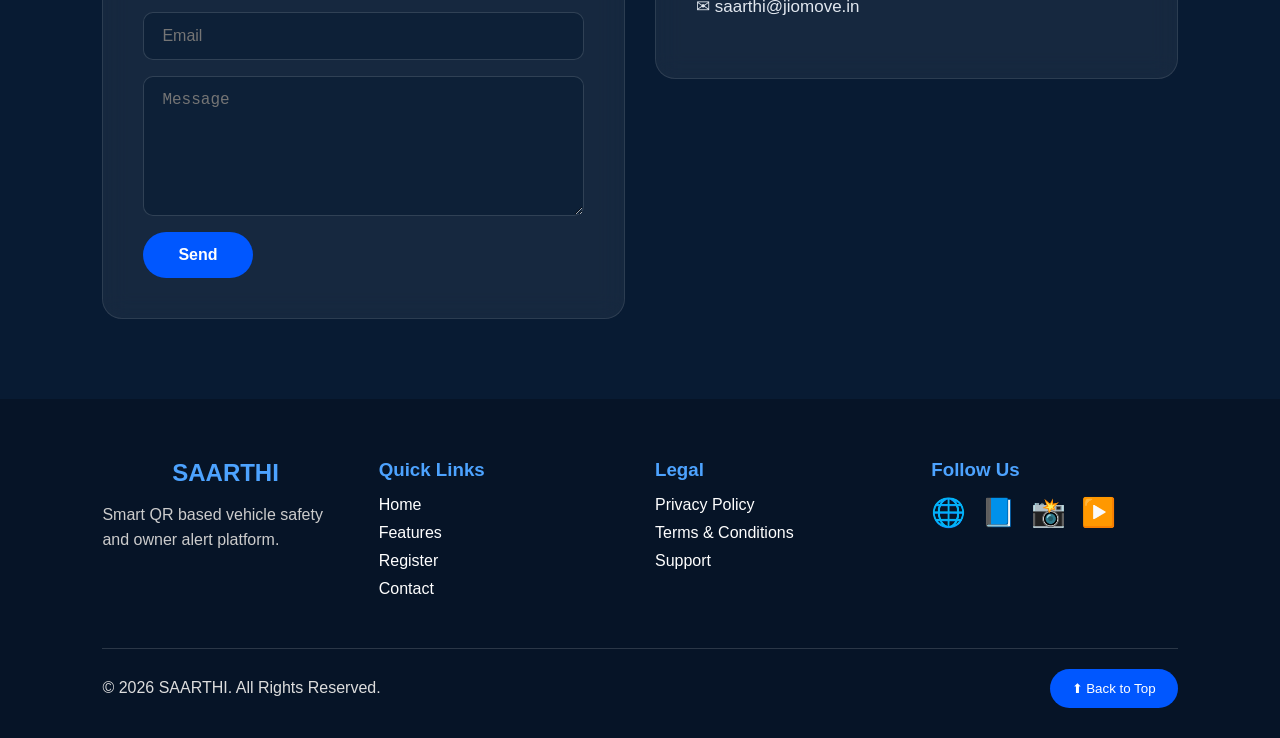
==== commit 9724c51a: "Update index.html" ====
--- a/index.html
+++ b/index.html
@@ -126,7 +126,7 @@
                     <div class="icon">🚗🏍️</div>
                     <h2>Vehicle Registration</h2>
                     <p>Register your vehicle with a unique SAARTHI QR code for instant owner alerts.</p>
-                    <a href="https://jiomove.in/signup.html" class="btn">Registerr</a>
+                    <a href="https://jiomove.in/signup.html" class="btn">Register</a>
                 </div>
                 <div class="card">
                     <div class="icon">🚗🏍️</div>
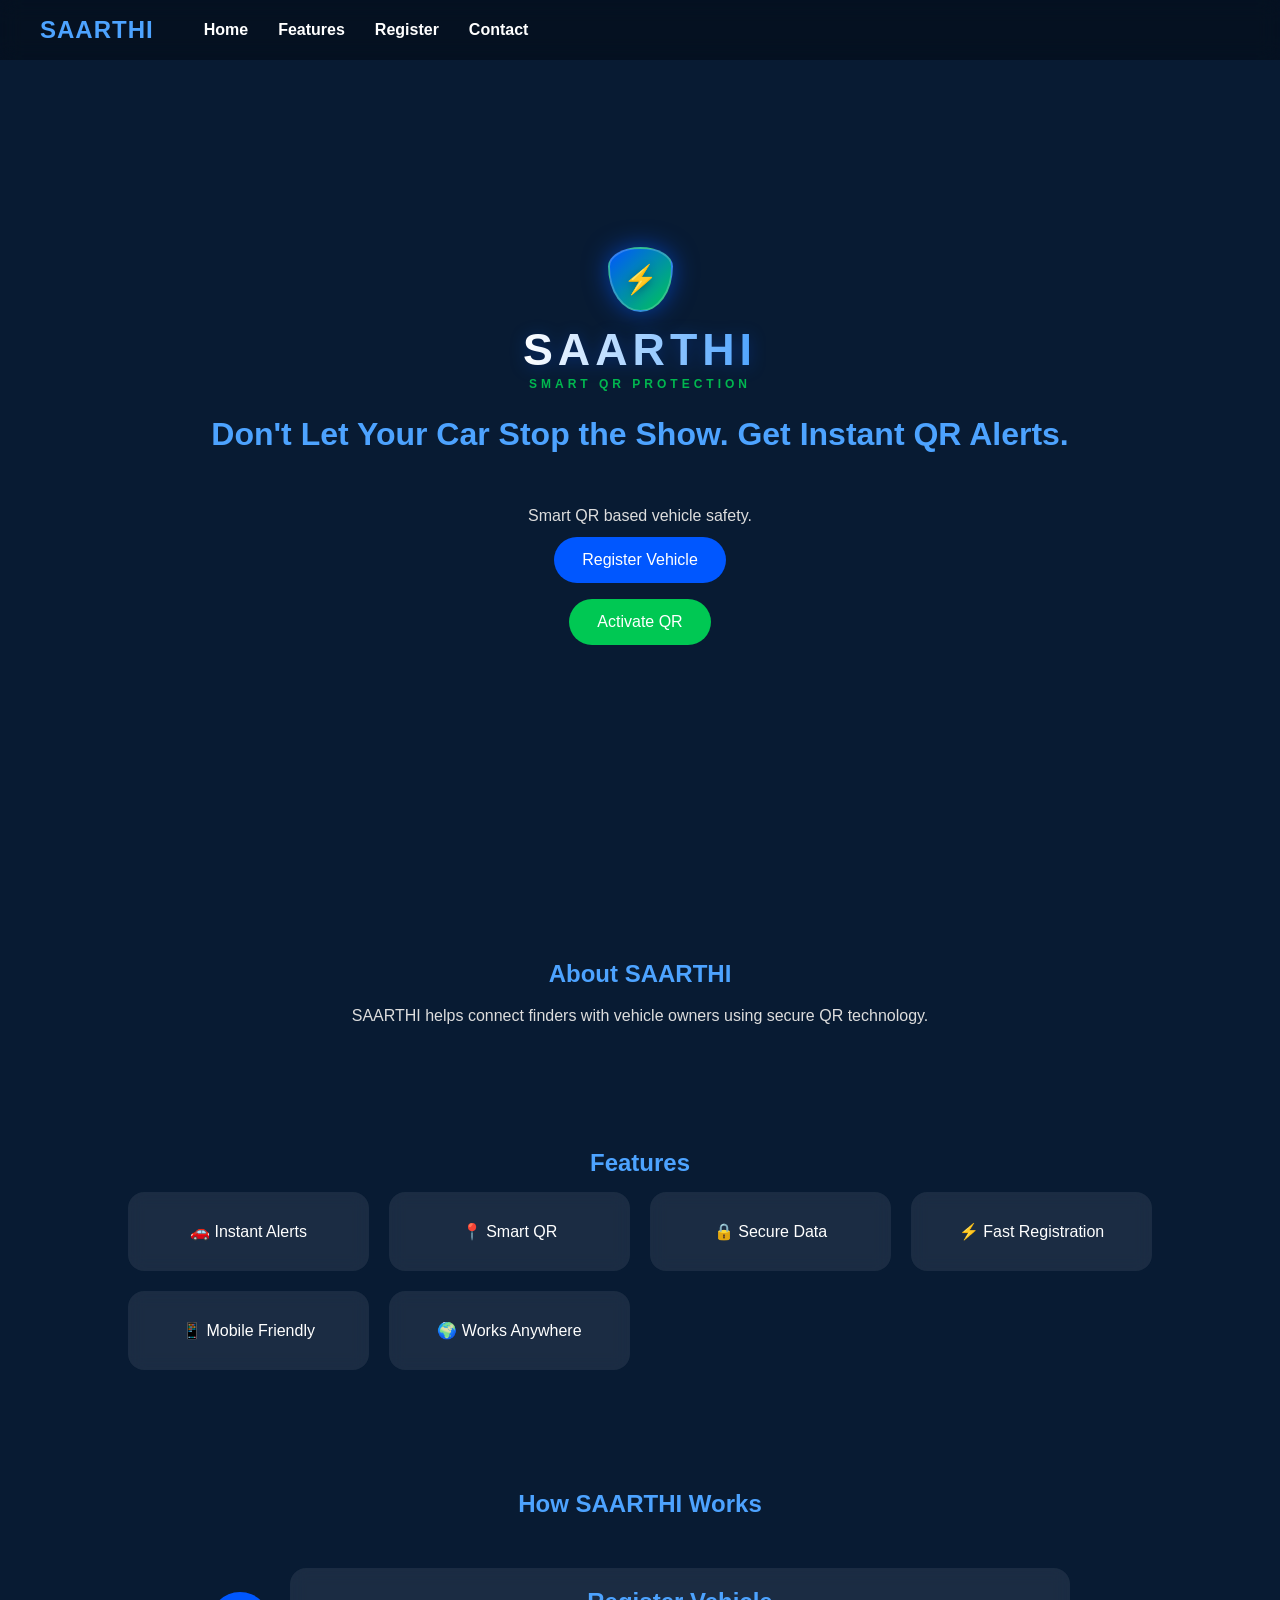
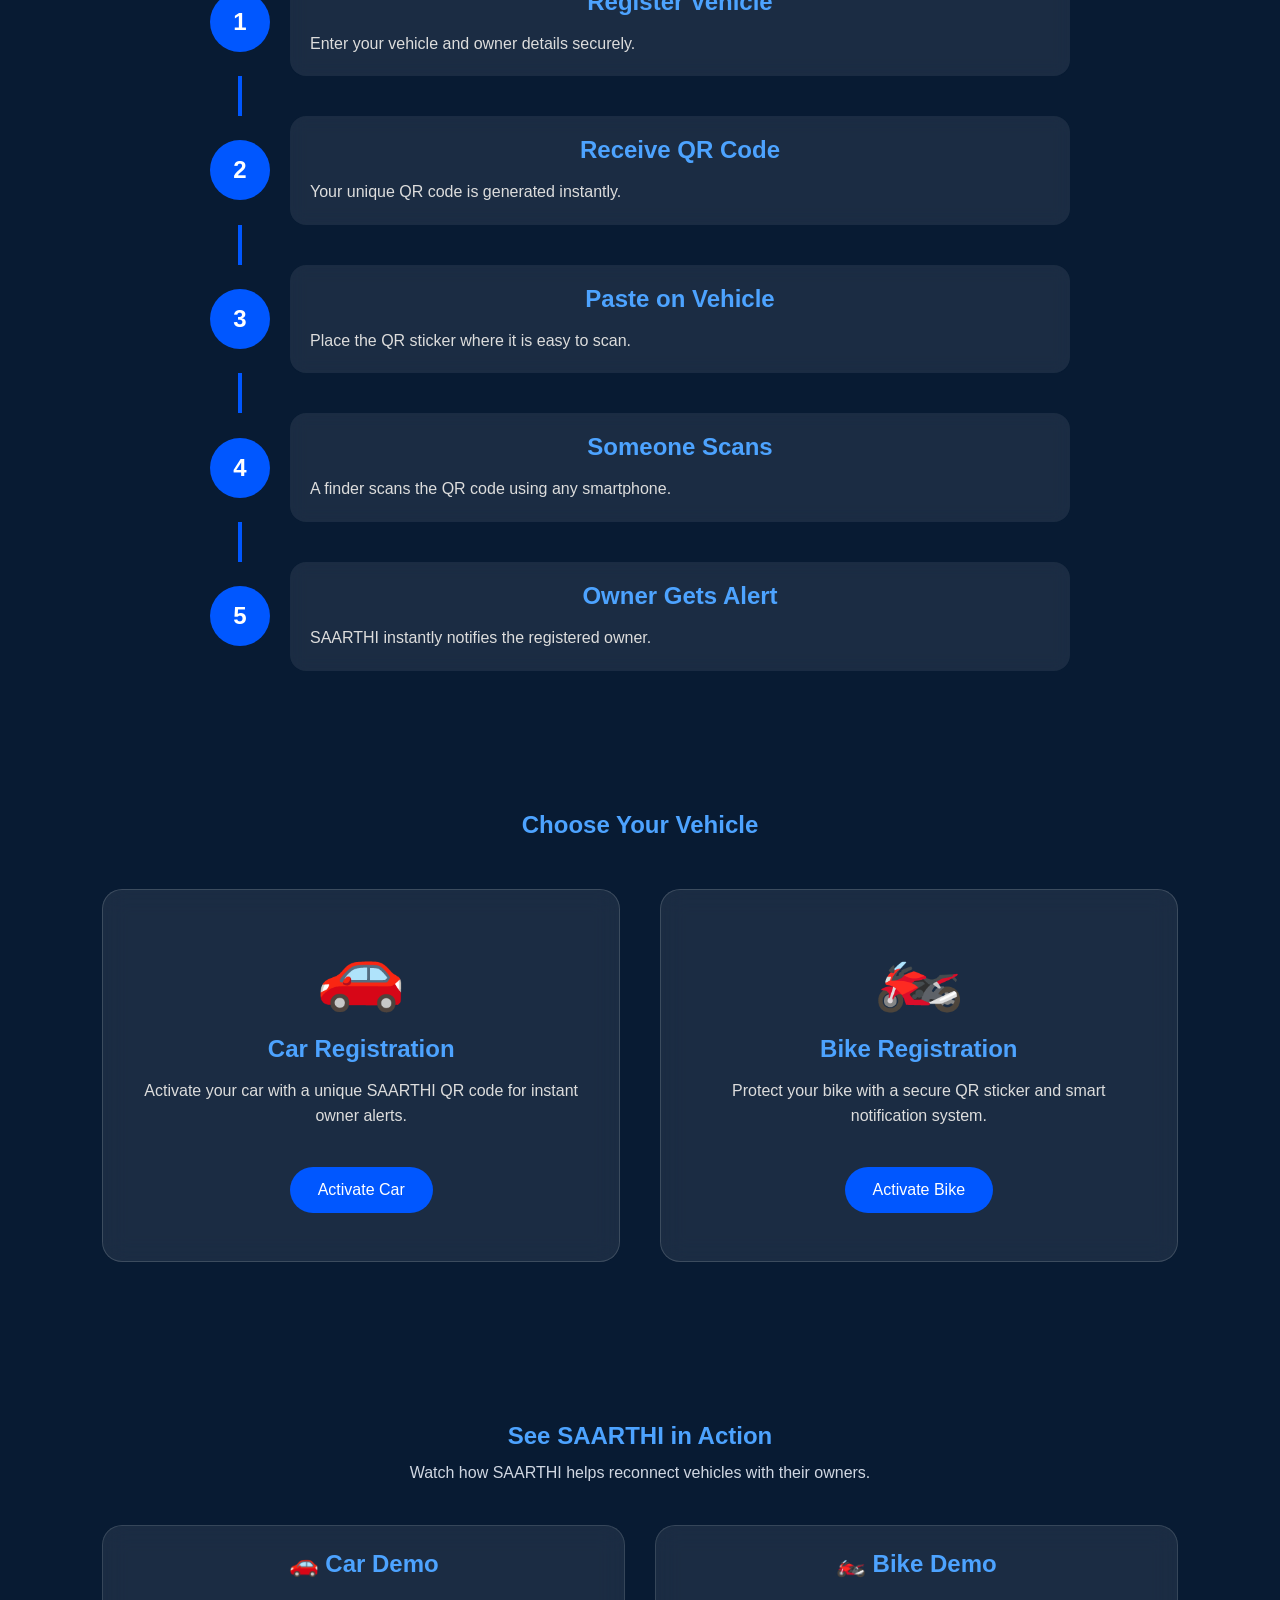
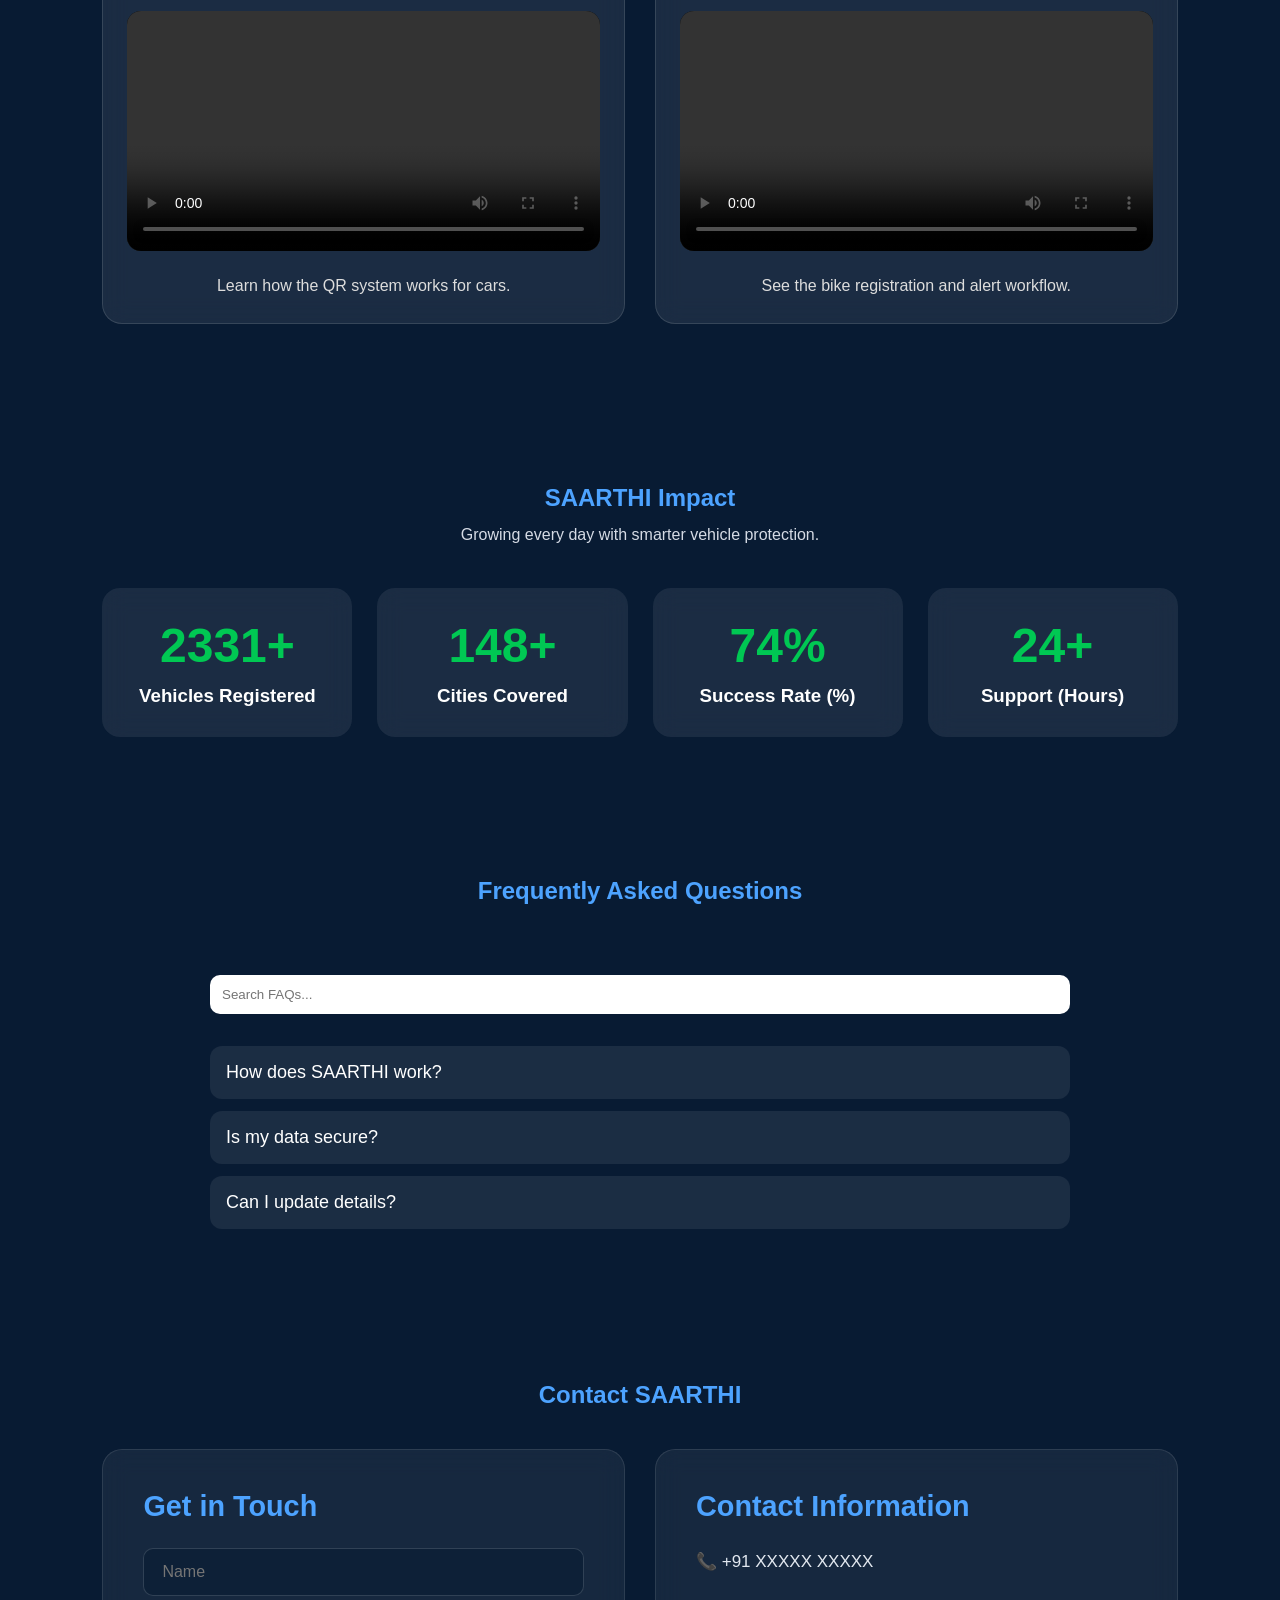
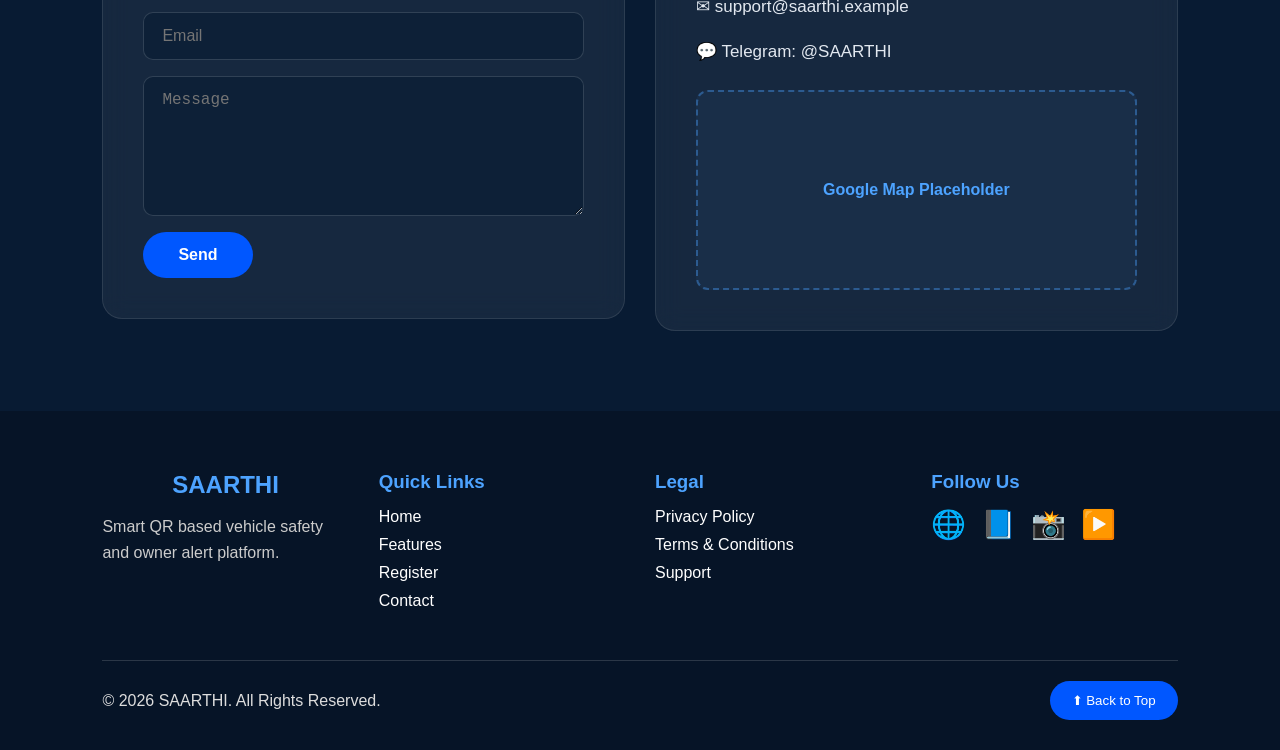
==== commit 7e5e7b06: "Update index.html" ====
--- a/index.html
+++ b/index.html
@@ -25,35 +25,35 @@
     </nav>
 
     <header id="home" class="hero">
-    <video autoplay muted loop playsinline>
-        <source src="video/CAR.mp4" type="video/mp4">
-    </video>
-    <div class="overlay"></div>
-    <div class="content">
-        <div class="logo-container">
-            <div class="logo-shield"><span class="logo-icon">⚡</span></div>
-            <div class="logo-text">
-                <span class="brand-name">Saarthi</span>
-                <span class="brand-tagline">Smart QR Protection</span>
-            </div>
+        <video autoplay muted loop playsinline>
+            <source src="video/CAR.mp4" type="video/mp4">
+        </video>
+        <div class="overlay"></div>
+        <div class="content">
+            
+            <div class="logo-container">
+                <div class="logo-shield">
+                    <span class="logo-icon">⚡</span>
+                </div>
+                <div class="logo-text">
+                    <span class="brand-name">Saarthi</span>
+                    <span class="brand-tagline">Smart QR Protection</span>
+                </div>
+            </div>
+
+            <h1>Don't Let Your Car Stop the Show. Get Instant QR Alerts.</h1>
+            <p>Smart QR based vehicle safety.</p>
+            <a href="https://jiomove.in/signup.html" class="btn">Register Vehicle</a>
+            <a href="https://jiomove.in/activate.html" class="btn alt">Activate QR</a>
         </div>
-
-        <h1>Don't Let Your Car Stop the Show. Get Instant QR Alerts.</h1>
-        
-        <!-- This link now points to the section below -->
-        <a href="#about" class="scroll-arrow">
-            <div class="shining-arrow"></div>
-        </a>
-    </div>
-</header>
+    </header>
 
     <main>
 
-        <!-- Added id="about" here -->
-<section id="about" class="about">
-    <h2>About SAARTHI</h2>
-    <p>SAARTHI helps connect finders with vehicle owners using secure QR technology.</p>
-</section>
+        <section class="about">
+            <h2>About SAARTHI</h2>
+            <p>SAARTHI helps connect finders with vehicle owners using secure QR technology.</p>
+        </section>
 
         <section id="features" class="features">
             <h2>Features</h2>
@@ -84,7 +84,7 @@
                 <div class="circle">2</div>
                 <div class="card">
                     <h2>Receive QR Code</h2>
-                    <p>Your unique QR code is generated and will share you.</p>
+                    <p>Your unique QR code is generated instantly.</p>
                 </div>
             </div>
 
@@ -120,19 +120,19 @@
         </section>
 
         <section id="vehicles" class="vehicles">
-            <h1>Choose your action</h1>
-            <div class="grid">
-                <div class="card">
-                    <div class="icon">🚗🏍️</div>
-                    <h2>Vehicle Registration</h2>
-                    <p>Register your vehicle with a unique SAARTHI QR code for instant owner alerts.</p>
-                    <a href="https://jiomove.in/signup.html" class="btn">Register</a>
-                </div>
-                <div class="card">
-                    <div class="icon">🚗🏍️</div>
-                    <h2>QR Activation</h2>
-                    <p>Activate your registration using Activation code recieved on your email with QR sticker.</p>
-                    <a href="https://jiomove.in/activate.html" class="btn">Activate</a>
+            <h1>Choose Your Vehicle</h1>
+            <div class="grid">
+                <div class="card">
+                    <div class="icon">🚗</div>
+                    <h2>Car Registration</h2>
+                    <p>Activate your car with a unique SAARTHI QR code for instant owner alerts.</p>
+                    <a href="#" class="btn">Activate Car</a>
+                </div>
+                <div class="card">
+                    <div class="icon">🏍️</div>
+                    <h2>Bike Registration</h2>
+                    <p>Protect your bike with a secure QR sticker and smart notification system.</p>
+                    <a href="#" class="btn">Activate Bike</a>
                 </div>
             </div>
         </section>
@@ -161,11 +161,11 @@
         </section>
 
         <section class="stats">
-            <h1>SAARTHI GOAL</h1>
-            <p>Helping millions of cars & the Owner with secure QR</p>
-            <div class="grid">
-                <div class="card"><span class="count" data-target="1000">0</span><h3>Vehicles Registered</h3></div>
-                <div class="card"><span class="count" data-target="50">0</span><h3>Cities Covered</h3></div>
+            <h1>SAARTHI Impact</h1>
+            <p>Growing every day with smarter vehicle protection.</p>
+            <div class="grid">
+                <div class="card"><span class="count" data-target="5000">0</span><h3>Vehicles Registered</h3></div>
+                <div class="card"><span class="count" data-target="300">0</span><h3>Cities Covered</h3></div>
                 <div class="card"><span class="count" data-target="99">0</span><h3>Success Rate (%)</h3></div>
                 <div class="card"><span class="count" data-target="24">0</span><h3>Support (Hours)</h3></div>
             </div>
@@ -184,7 +184,7 @@
             </div>
             <div class="item">
                 <button class="q">Can I update details?</button>
-                <div class="a">Yes, by contacting us on email you can update owner details.</div>
+                <div class="a">Yes, after logging in.</div>
             </div>
         </section>
 
@@ -193,23 +193,19 @@
             <div class="grid">
                 <div class="card">
                     <h2>Get in Touch</h2>
-                    <form action="https://formsubmit.co/saarthi@jiomove.in" method="POST">
-    <!-- These name attributes are required for the service to identify the data -->
-    <input type="text" name="name" placeholder="Name" required>
-    <input type="email" name="email" placeholder="Email" required>
-    <textarea name="message" placeholder="Message" required></textarea>
-    
-    <!-- This hidden input prevents the site from redirecting after sending -->
-    <input type="hidden" name="_next" value="https://jiomove.in/thanks.html">
-    
-    <button type="submit">Send</button>
-</form>
+                    <form>
+                        <input placeholder="Name" required>
+                        <input placeholder="Email" type="email" required>
+                        <textarea placeholder="Message" required></textarea>
+                        <button type="submit">Send</button>
+                    </form>
                 </div>
                 <div class="card">
                     <h2>Contact Information</h2>
-                    <p>📞 +91 88500 12319</p>
-                    <p>✉ saarthi@jiomove.in</p>
-                    
+                    <p>📞 +91 XXXXX XXXXX</p>
+                    <p>✉ support@saarthi.example</p>
+                    <p>💬 Telegram: @SAARTHI</p>
+                    <div class="map">Google Map Placeholder</div>
                 </div>
             </div>
         </section>
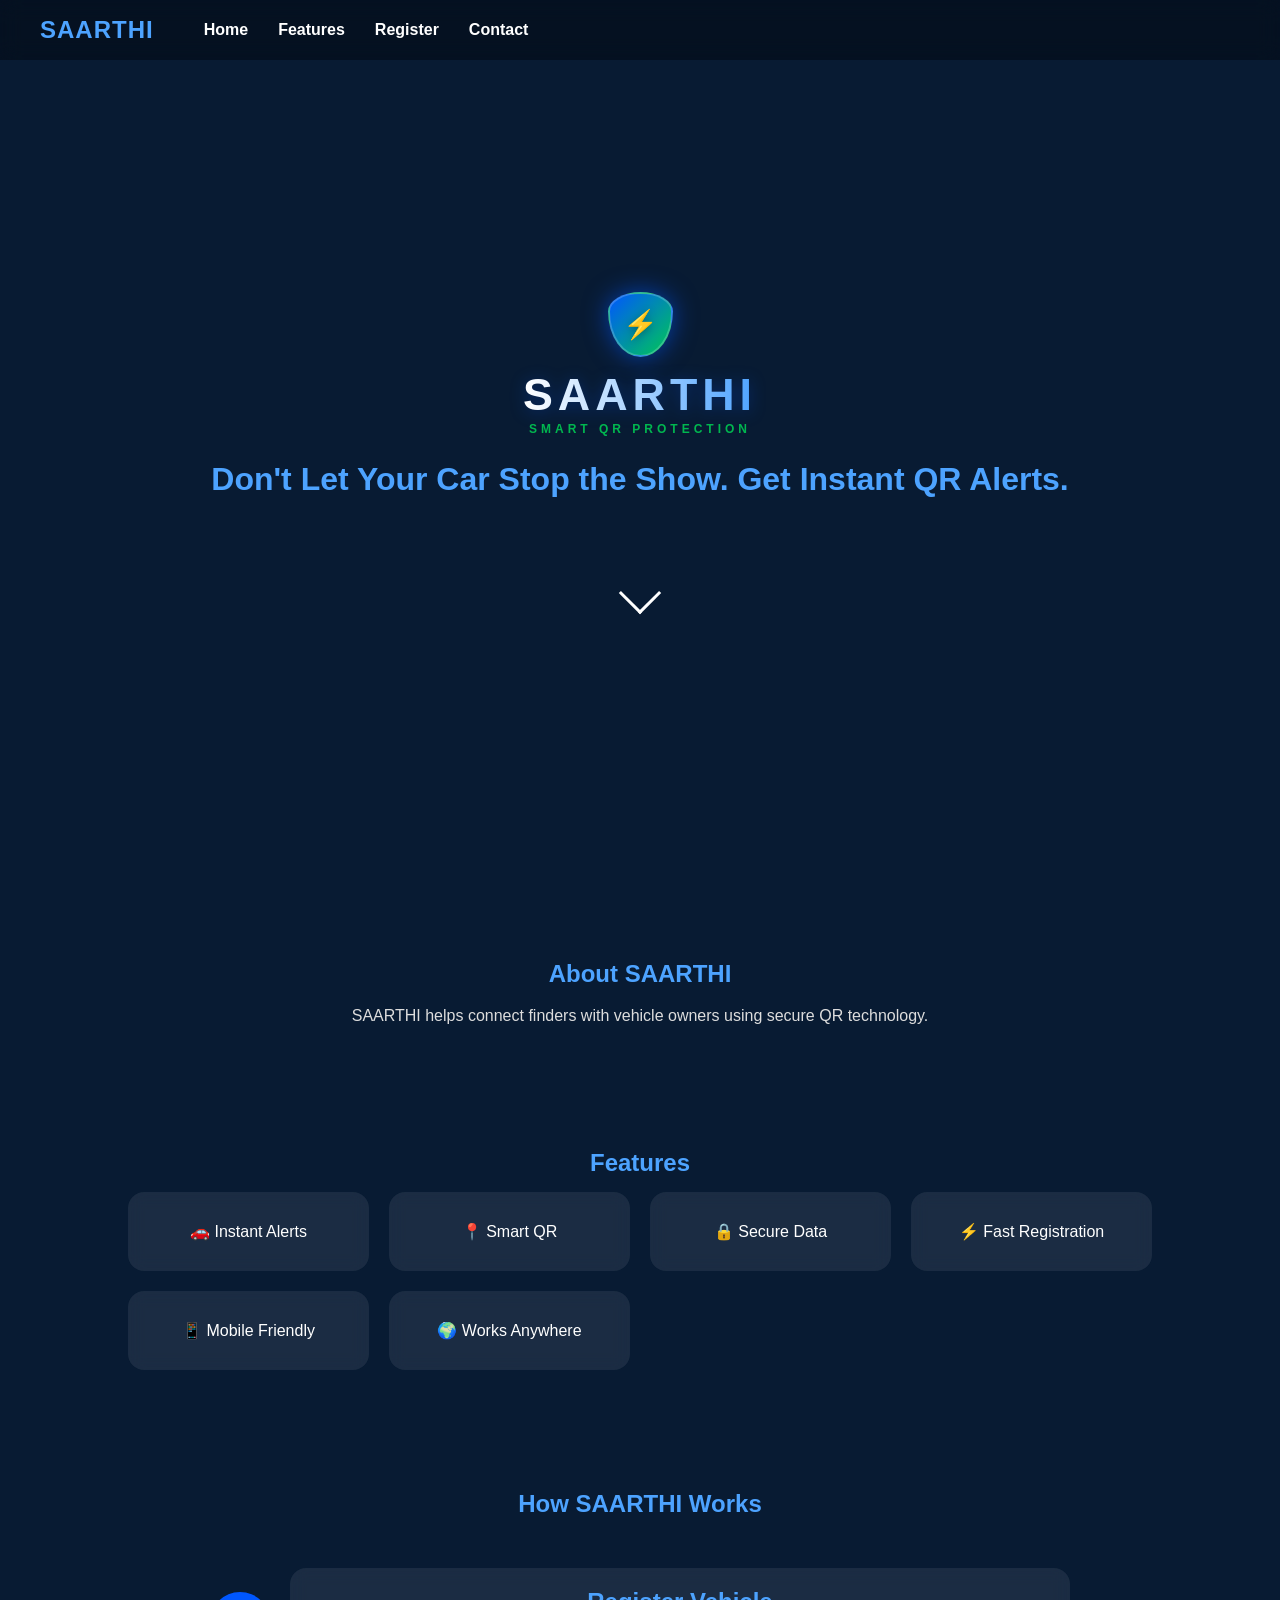
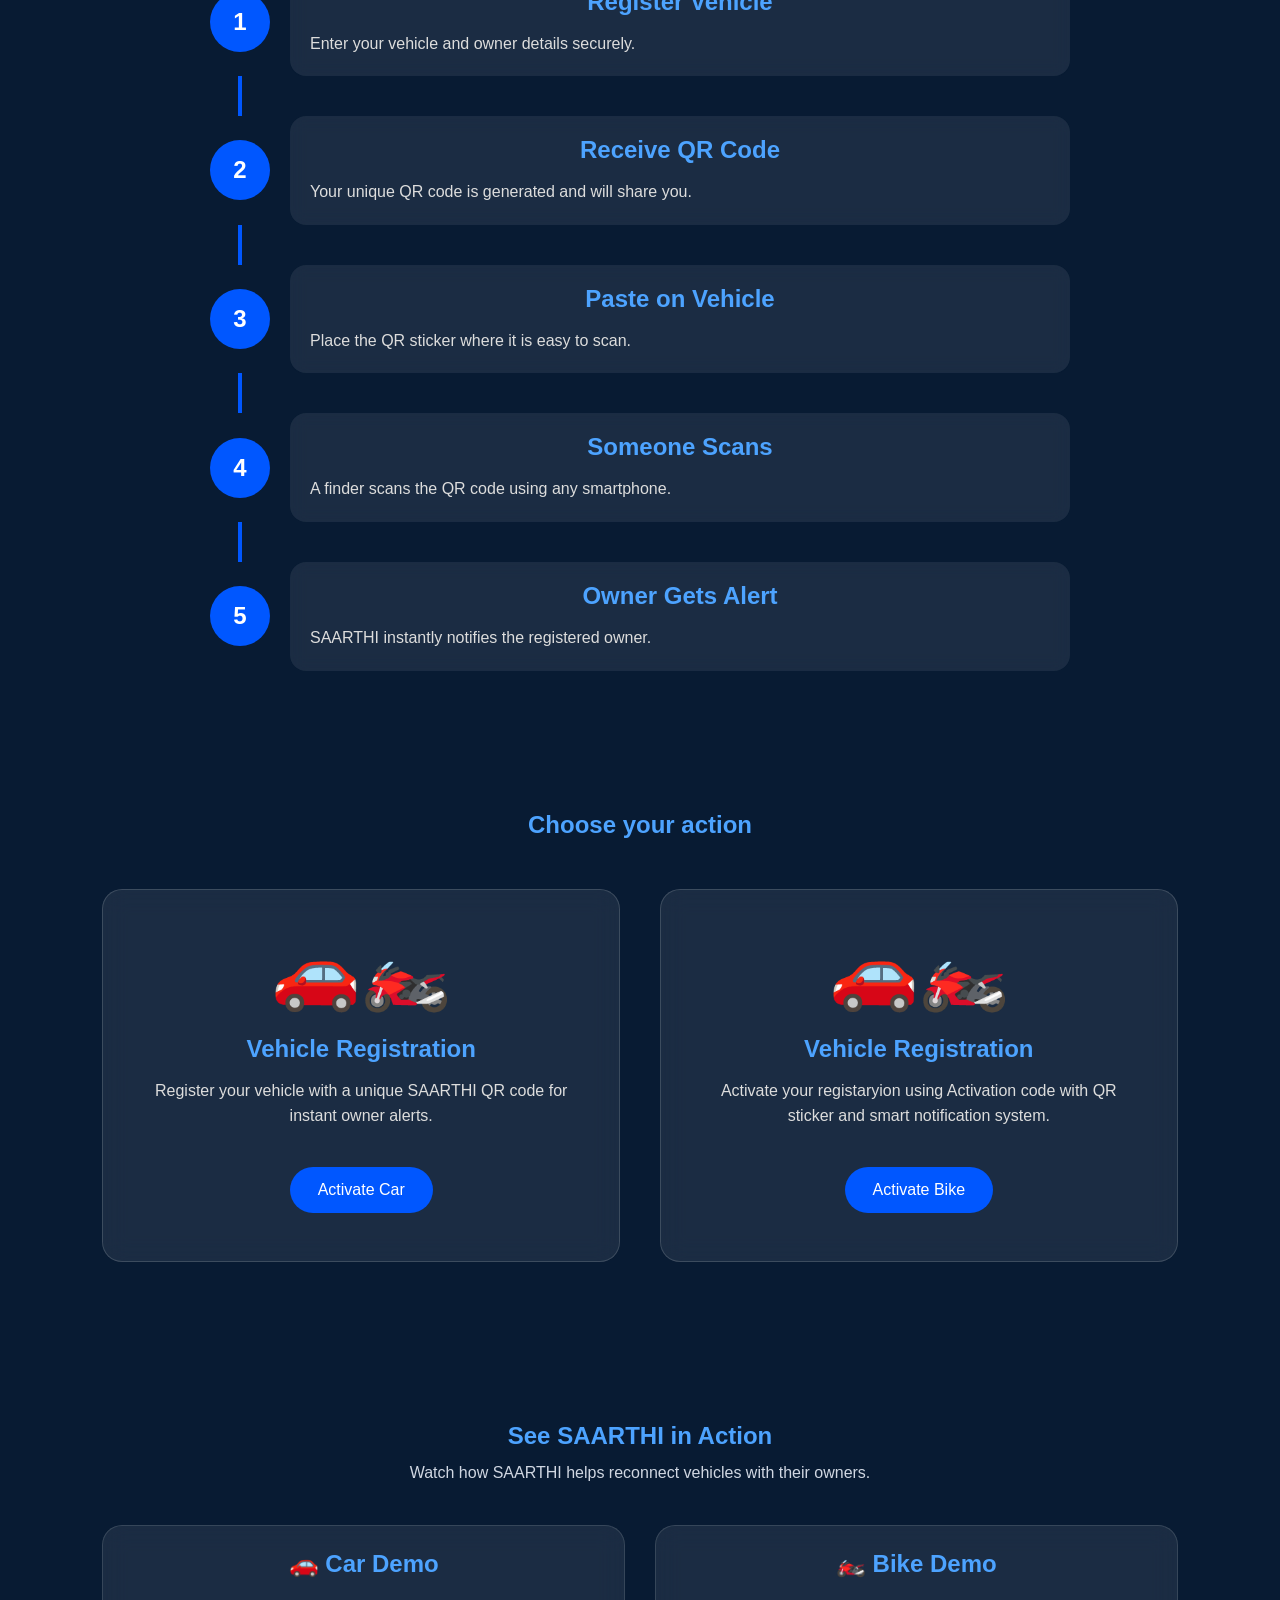
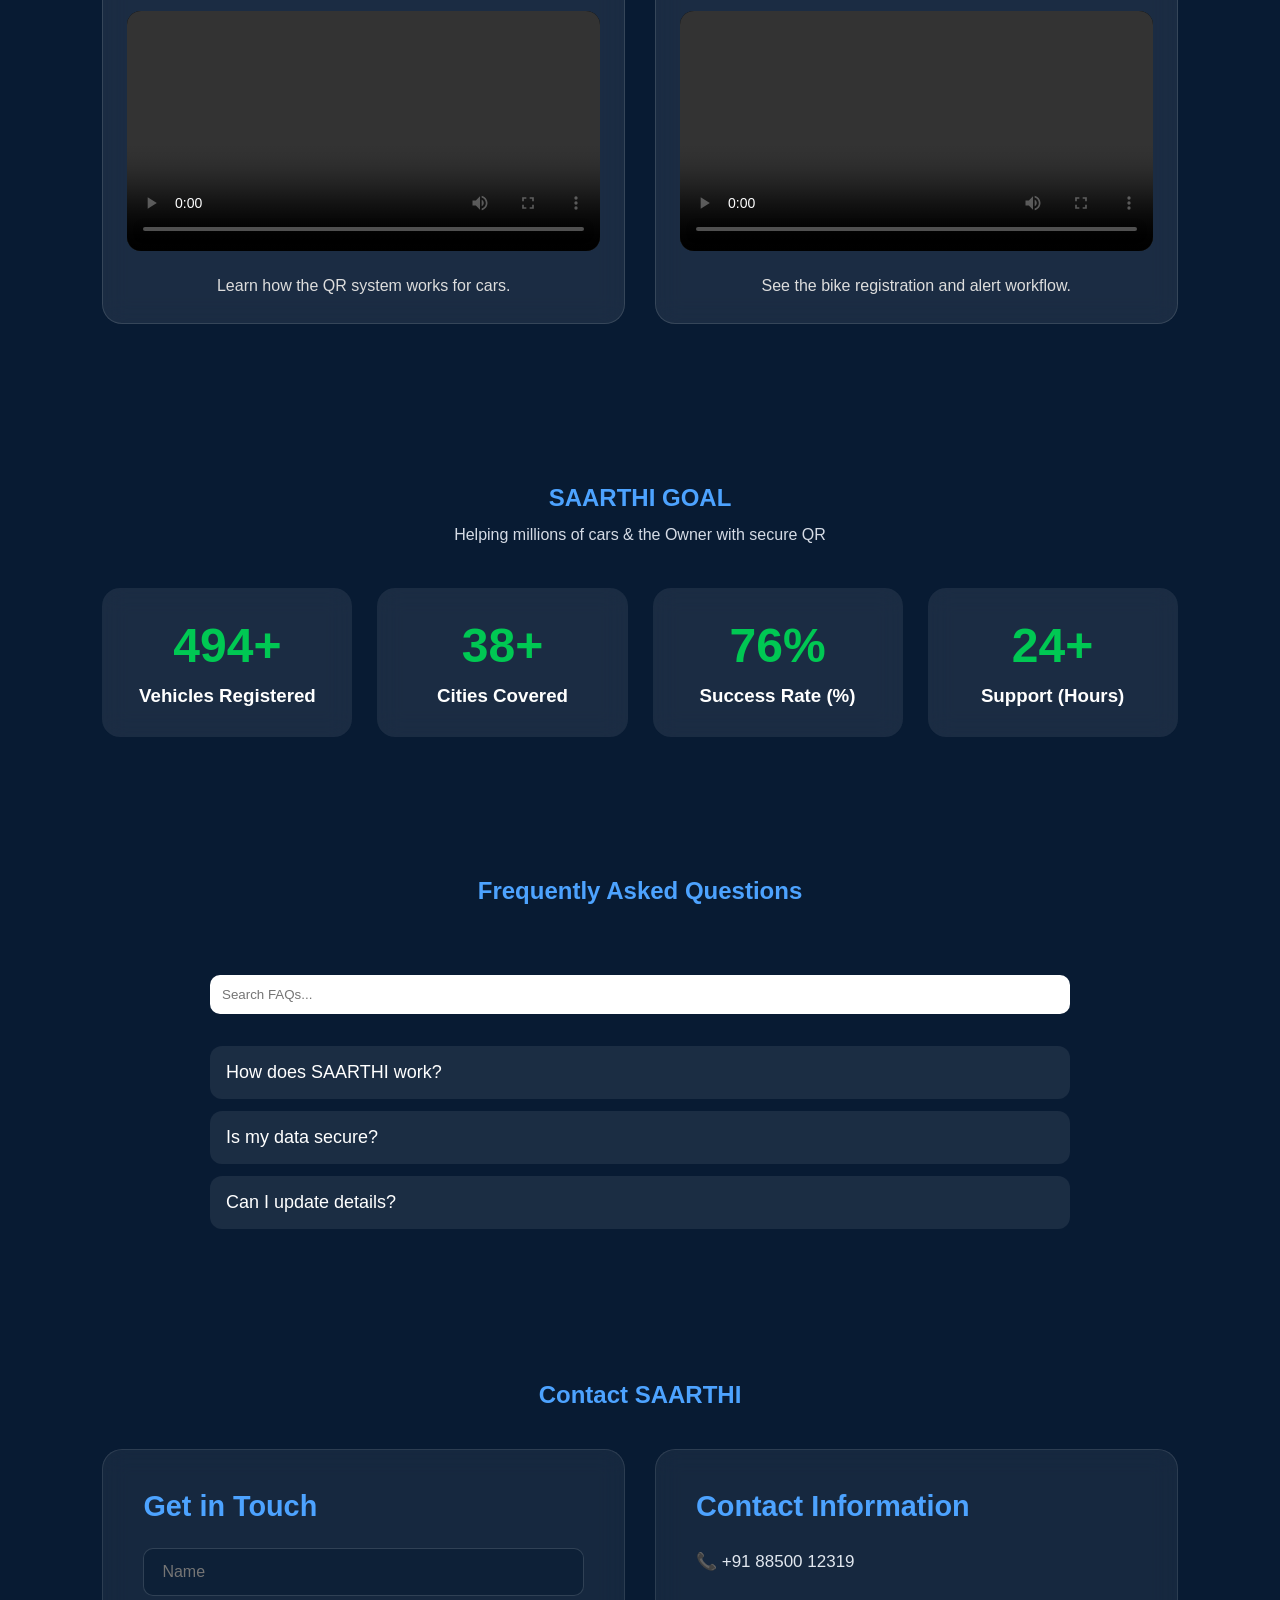
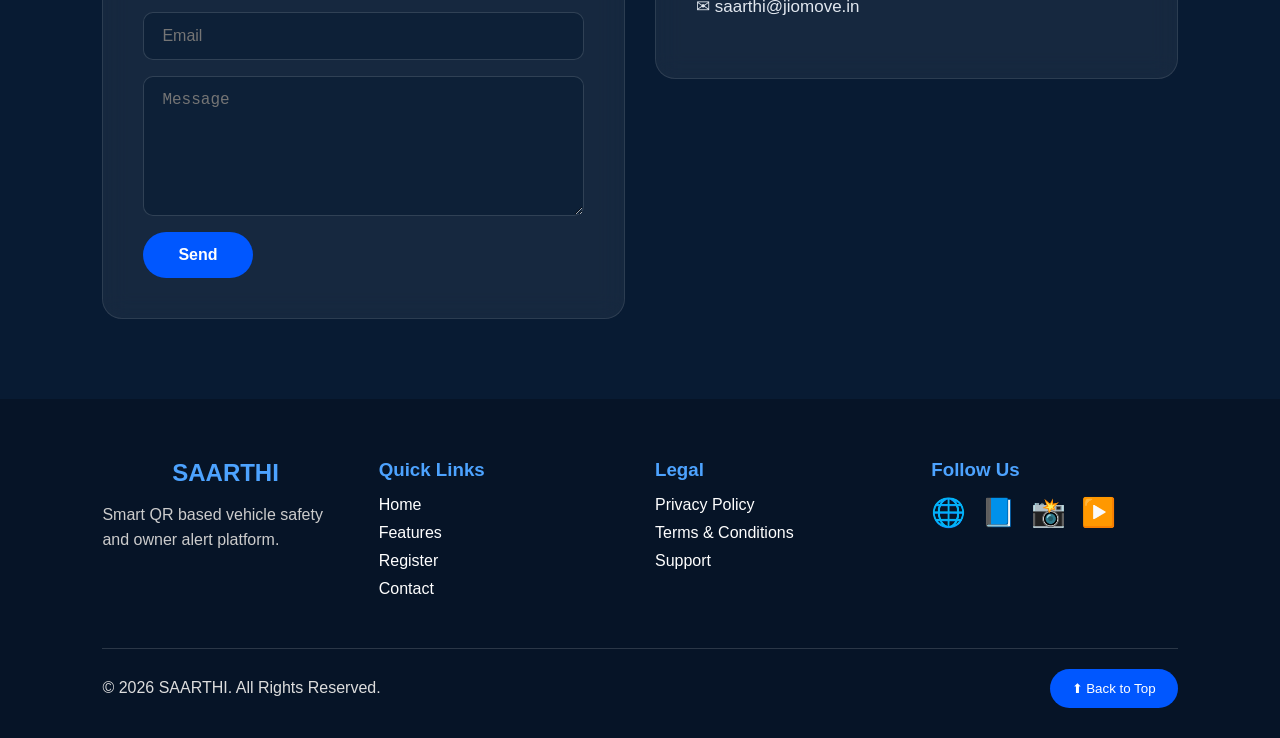
==== commit 25d4836e: "Update index.html" ====
--- a/index.html
+++ b/index.html
@@ -25,35 +25,35 @@
     </nav>
 
     <header id="home" class="hero">
-        <video autoplay muted loop playsinline>
-            <source src="video/CAR.mp4" type="video/mp4">
-        </video>
-        <div class="overlay"></div>
-        <div class="content">
-            
-            <div class="logo-container">
-                <div class="logo-shield">
-                    <span class="logo-icon">⚡</span>
-                </div>
-                <div class="logo-text">
-                    <span class="brand-name">Saarthi</span>
-                    <span class="brand-tagline">Smart QR Protection</span>
-                </div>
-            </div>
-
-            <h1>Don't Let Your Car Stop the Show. Get Instant QR Alerts.</h1>
-            <p>Smart QR based vehicle safety.</p>
-            <a href="https://jiomove.in/signup.html" class="btn">Register Vehicle</a>
-            <a href="https://jiomove.in/activate.html" class="btn alt">Activate QR</a>
+    <video autoplay muted loop playsinline>
+        <source src="video/CAR.mp4" type="video/mp4">
+    </video>
+    <div class="overlay"></div>
+    <div class="content">
+        <div class="logo-container">
+            <div class="logo-shield"><span class="logo-icon">⚡</span></div>
+            <div class="logo-text">
+                <span class="brand-name">Saarthi</span>
+                <span class="brand-tagline">Smart QR Protection</span>
+            </div>
         </div>
-    </header>
+
+        <h1>Don't Let Your Car Stop the Show. Get Instant QR Alerts.</h1>
+        
+        <!-- This link now points to the section below -->
+        <a href="#about" class="scroll-arrow">
+            <div class="shining-arrow"></div>
+        </a>
+    </div>
+</header>
 
     <main>
 
-        <section class="about">
-            <h2>About SAARTHI</h2>
-            <p>SAARTHI helps connect finders with vehicle owners using secure QR technology.</p>
-        </section>
+        <!-- Added id="about" here -->
+<section id="about" class="about">
+    <h2>About SAARTHI</h2>
+    <p>SAARTHI helps connect finders with vehicle owners using secure QR technology.</p>
+</section>
 
         <section id="features" class="features">
             <h2>Features</h2>
@@ -84,7 +84,7 @@
                 <div class="circle">2</div>
                 <div class="card">
                     <h2>Receive QR Code</h2>
-                    <p>Your unique QR code is generated instantly.</p>
+                    <p>Your unique QR code is generated and will share you.</p>
                 </div>
             </div>
 
@@ -120,19 +120,19 @@
         </section>
 
         <section id="vehicles" class="vehicles">
-            <h1>Choose Your Vehicle</h1>
-            <div class="grid">
-                <div class="card">
-                    <div class="icon">🚗</div>
-                    <h2>Car Registration</h2>
-                    <p>Activate your car with a unique SAARTHI QR code for instant owner alerts.</p>
-                    <a href="#" class="btn">Activate Car</a>
-                </div>
-                <div class="card">
-                    <div class="icon">🏍️</div>
-                    <h2>Bike Registration</h2>
-                    <p>Protect your bike with a secure QR sticker and smart notification system.</p>
-                    <a href="#" class="btn">Activate Bike</a>
+            <h1>Choose your action</h1>
+            <div class="grid">
+                <div class="card">
+                    <div class="icon">🚗🏍️</div>
+                    <h2>Vehicle Registration</h2>
+                    <p>Register your vehicle with a unique SAARTHI QR code for instant owner alerts.</p>
+                    <a href="https://jiomove.in/signup.html" class="btn">Activate Car</a>
+                </div>
+                <div class="card">
+                    <div class="icon">🚗🏍️</div>
+                    <h2>Vehicle Registration</h2>
+                    <p>Activate your registaryion using Activation code with  QR sticker and smart notification system.</p>
+                    <a href="https://jiomove.in/activate.html" class="btn">Activate Bike</a>
                 </div>
             </div>
         </section>
@@ -161,11 +161,11 @@
         </section>
 
         <section class="stats">
-            <h1>SAARTHI Impact</h1>
-            <p>Growing every day with smarter vehicle protection.</p>
-            <div class="grid">
-                <div class="card"><span class="count" data-target="5000">0</span><h3>Vehicles Registered</h3></div>
-                <div class="card"><span class="count" data-target="300">0</span><h3>Cities Covered</h3></div>
+            <h1>SAARTHI GOAL</h1>
+            <p>Helping millions of cars & the Owner with secure QR</p>
+            <div class="grid">
+                <div class="card"><span class="count" data-target="1000">0</span><h3>Vehicles Registered</h3></div>
+                <div class="card"><span class="count" data-target="50">0</span><h3>Cities Covered</h3></div>
                 <div class="card"><span class="count" data-target="99">0</span><h3>Success Rate (%)</h3></div>
                 <div class="card"><span class="count" data-target="24">0</span><h3>Support (Hours)</h3></div>
             </div>
@@ -184,7 +184,7 @@
             </div>
             <div class="item">
                 <button class="q">Can I update details?</button>
-                <div class="a">Yes, after logging in.</div>
+                <div class="a">Yes, by contacting us on email you can update owner details.</div>
             </div>
         </section>
 
@@ -193,19 +193,23 @@
             <div class="grid">
                 <div class="card">
                     <h2>Get in Touch</h2>
-                    <form>
-                        <input placeholder="Name" required>
-                        <input placeholder="Email" type="email" required>
-                        <textarea placeholder="Message" required></textarea>
-                        <button type="submit">Send</button>
-                    </form>
+                    <form action="https://formsubmit.co/saarthi@jiomove.in" method="POST">
+    <!-- These name attributes are required for the service to identify the data -->
+    <input type="text" name="name" placeholder="Name" required>
+    <input type="email" name="email" placeholder="Email" required>
+    <textarea name="message" placeholder="Message" required></textarea>
+    
+    <!-- This hidden input prevents the site from redirecting after sending -->
+    <input type="hidden" name="_next" value="https://jiomove.in/thanks.html">
+    
+    <button type="submit">Send</button>
+</form>
                 </div>
                 <div class="card">
                     <h2>Contact Information</h2>
-                    <p>📞 +91 XXXXX XXXXX</p>
-                    <p>✉ support@saarthi.example</p>
-                    <p>💬 Telegram: @SAARTHI</p>
-                    <div class="map">Google Map Placeholder</div>
+                    <p>📞 +91 88500 12319</p>
+                    <p>✉ saarthi@jiomove.in</p>
+                    
                 </div>
             </div>
         </section>
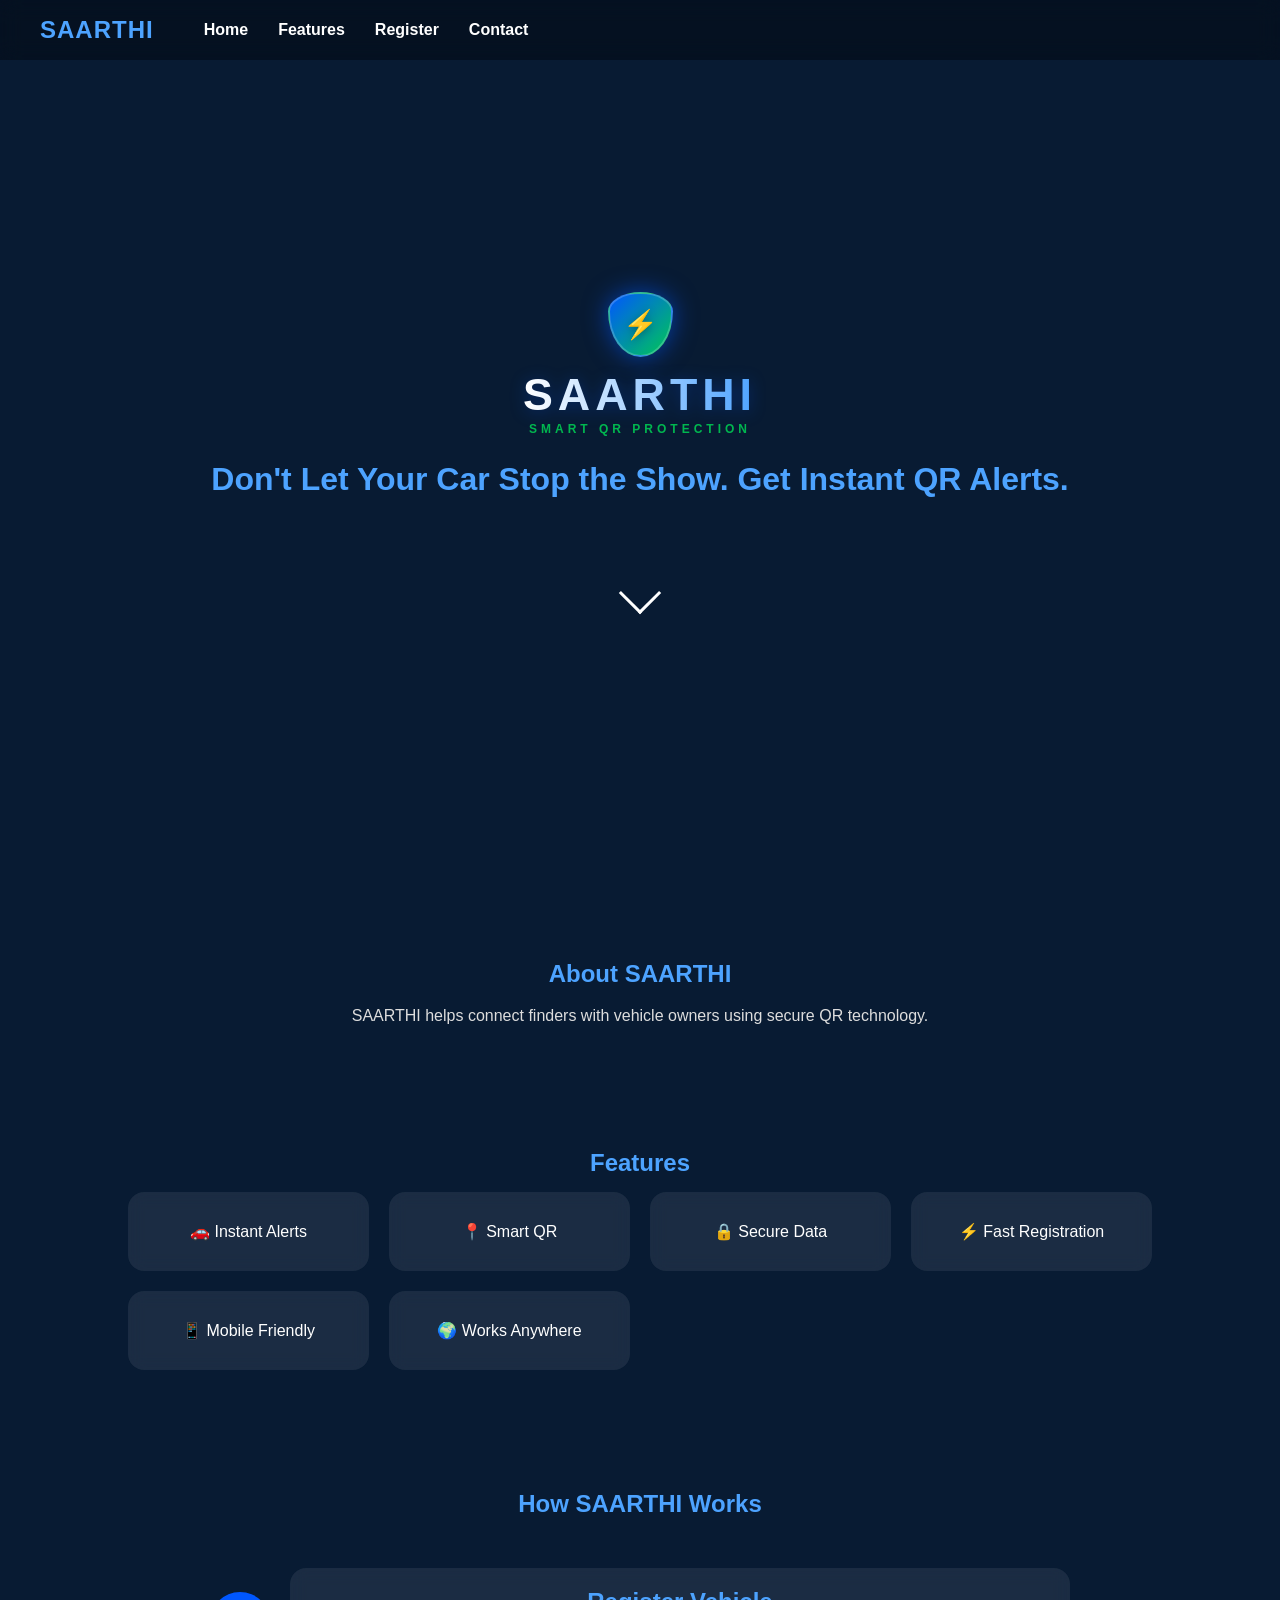
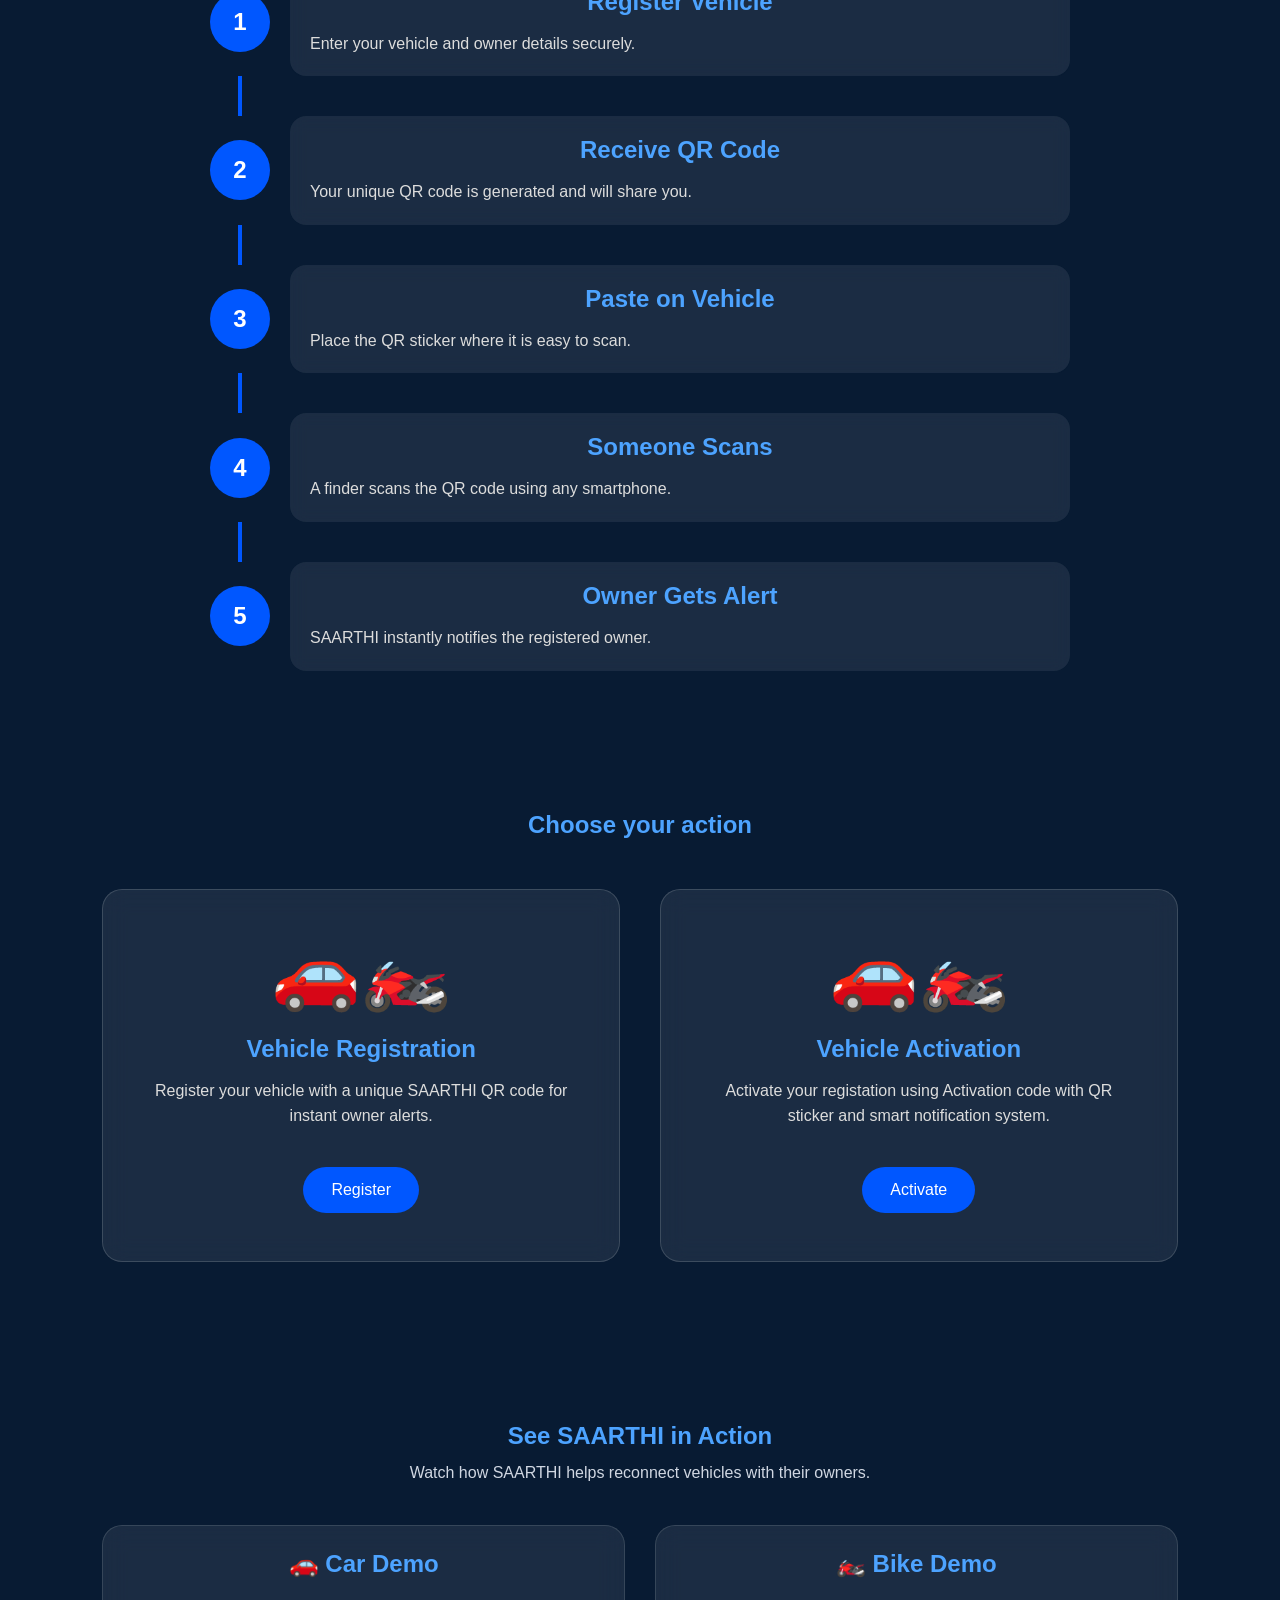
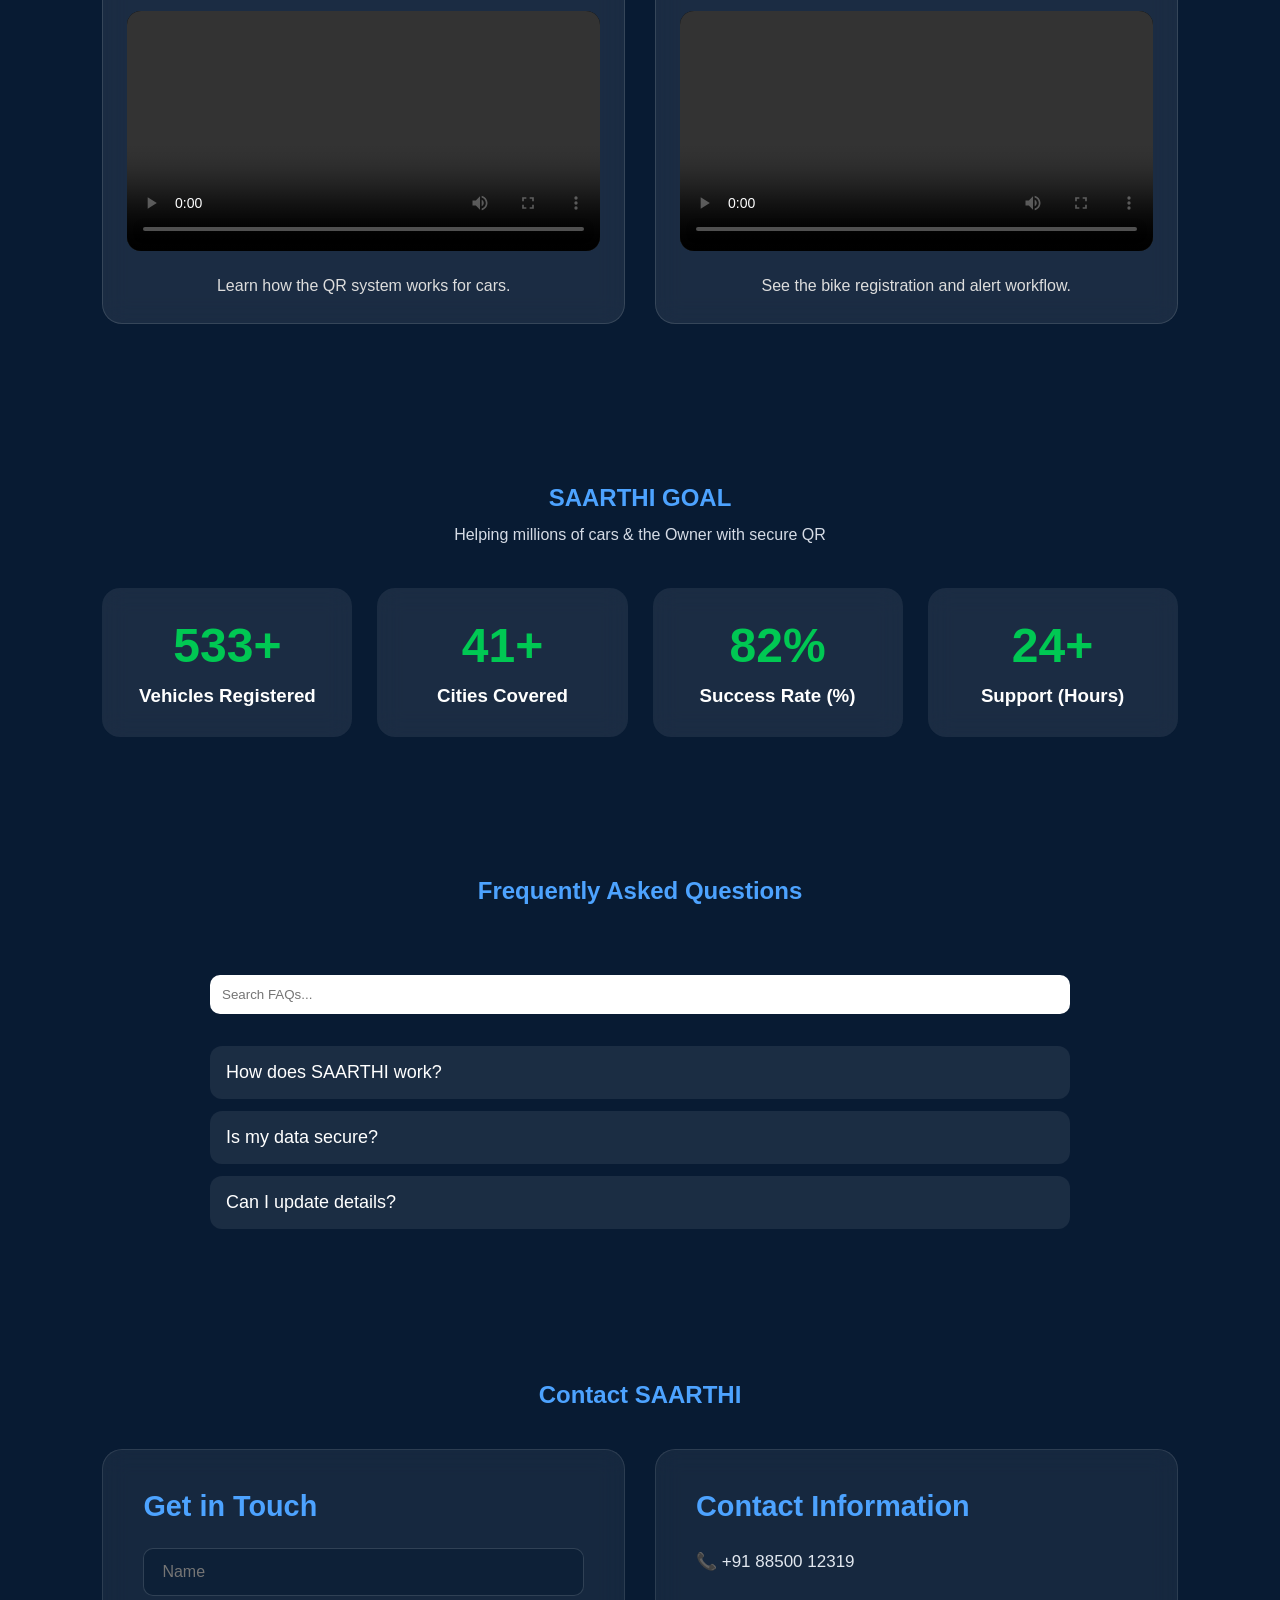
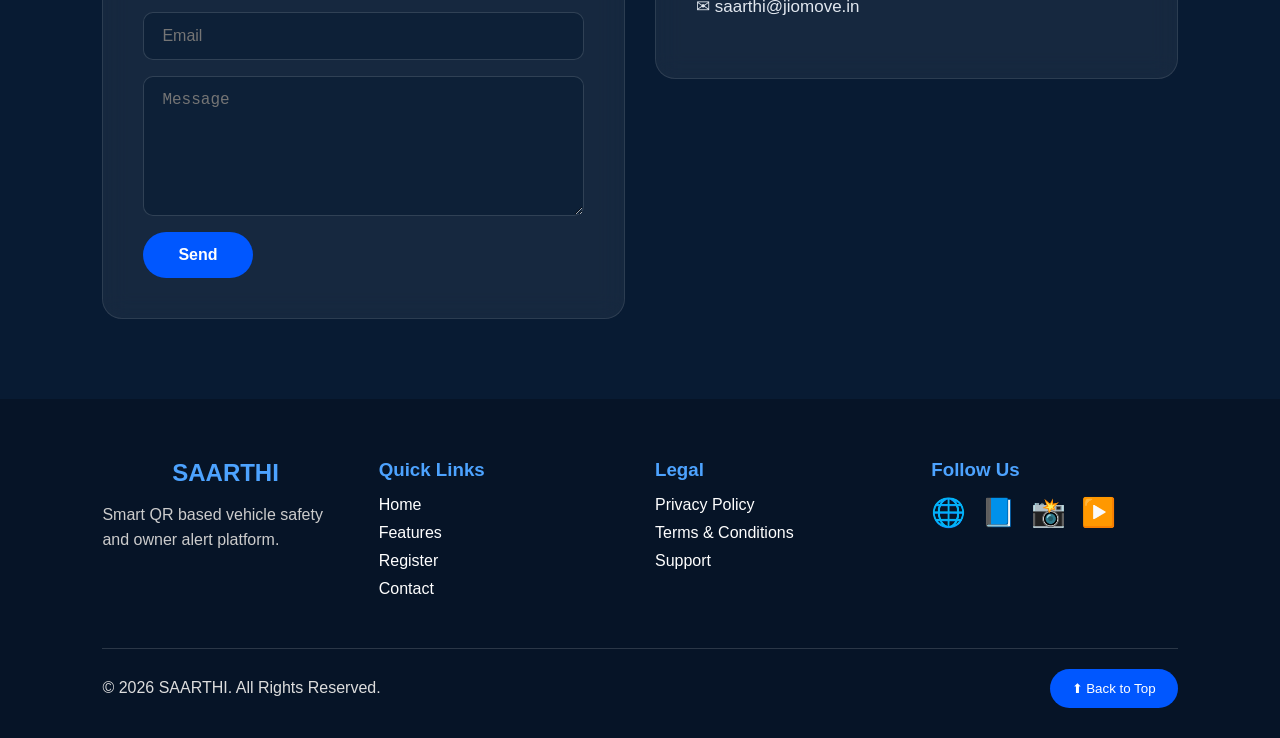
==== commit 27f503c4: "Update index.html" ====
--- a/index.html
+++ b/index.html
@@ -126,13 +126,13 @@
                     <div class="icon">🚗🏍️</div>
                     <h2>Vehicle Registration</h2>
                     <p>Register your vehicle with a unique SAARTHI QR code for instant owner alerts.</p>
-                    <a href="https://jiomove.in/signup.html" class="btn">Activate Car</a>
+                    <a href="https://jiomove.in/signup.html" class="btn">Register</a>
                 </div>
                 <div class="card">
                     <div class="icon">🚗🏍️</div>
-                    <h2>Vehicle Registration</h2>
-                    <p>Activate your registaryion using Activation code with  QR sticker and smart notification system.</p>
-                    <a href="https://jiomove.in/activate.html" class="btn">Activate Bike</a>
+                    <h2>Vehicle Activation</h2>
+                    <p>Activate your registation using Activation code with  QR sticker and smart notification system.</p>
+                    <a href="https://jiomove.in/activate.html" class="btn">Activate</a>
                 </div>
             </div>
         </section>
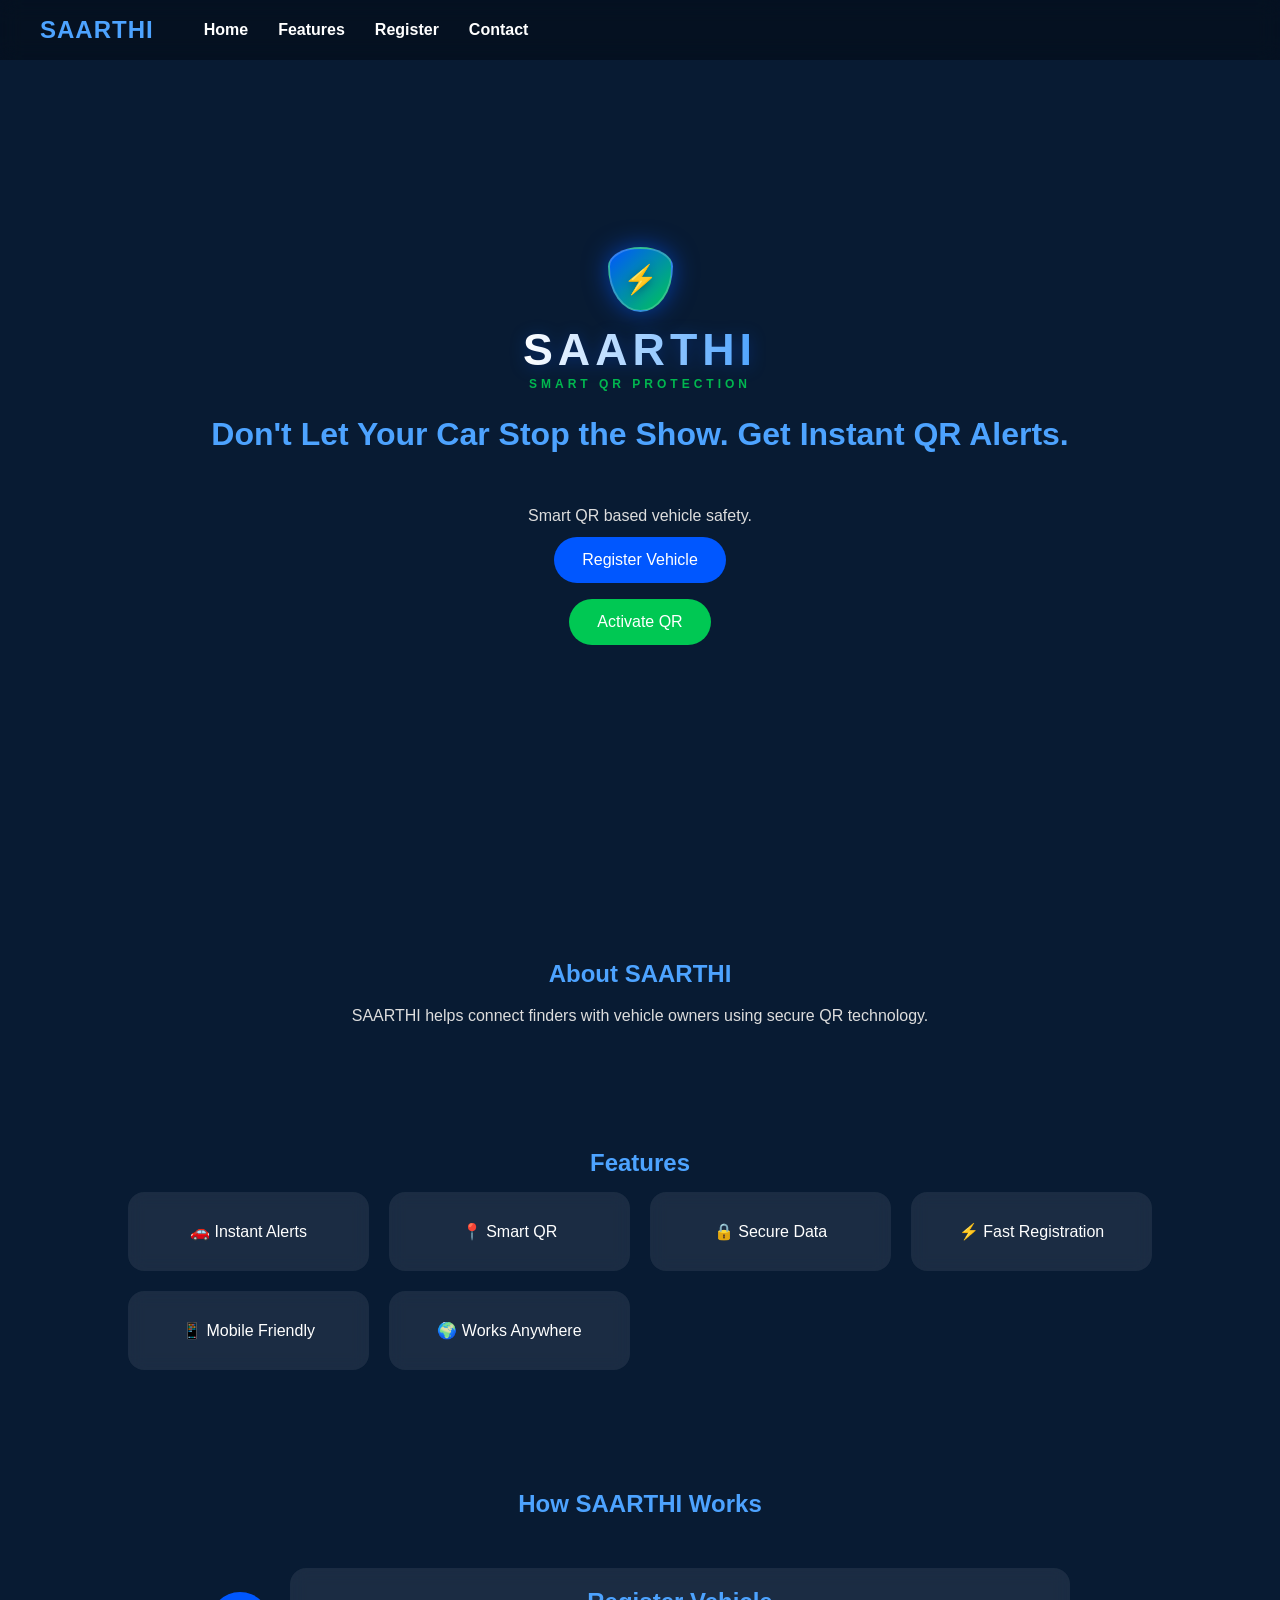
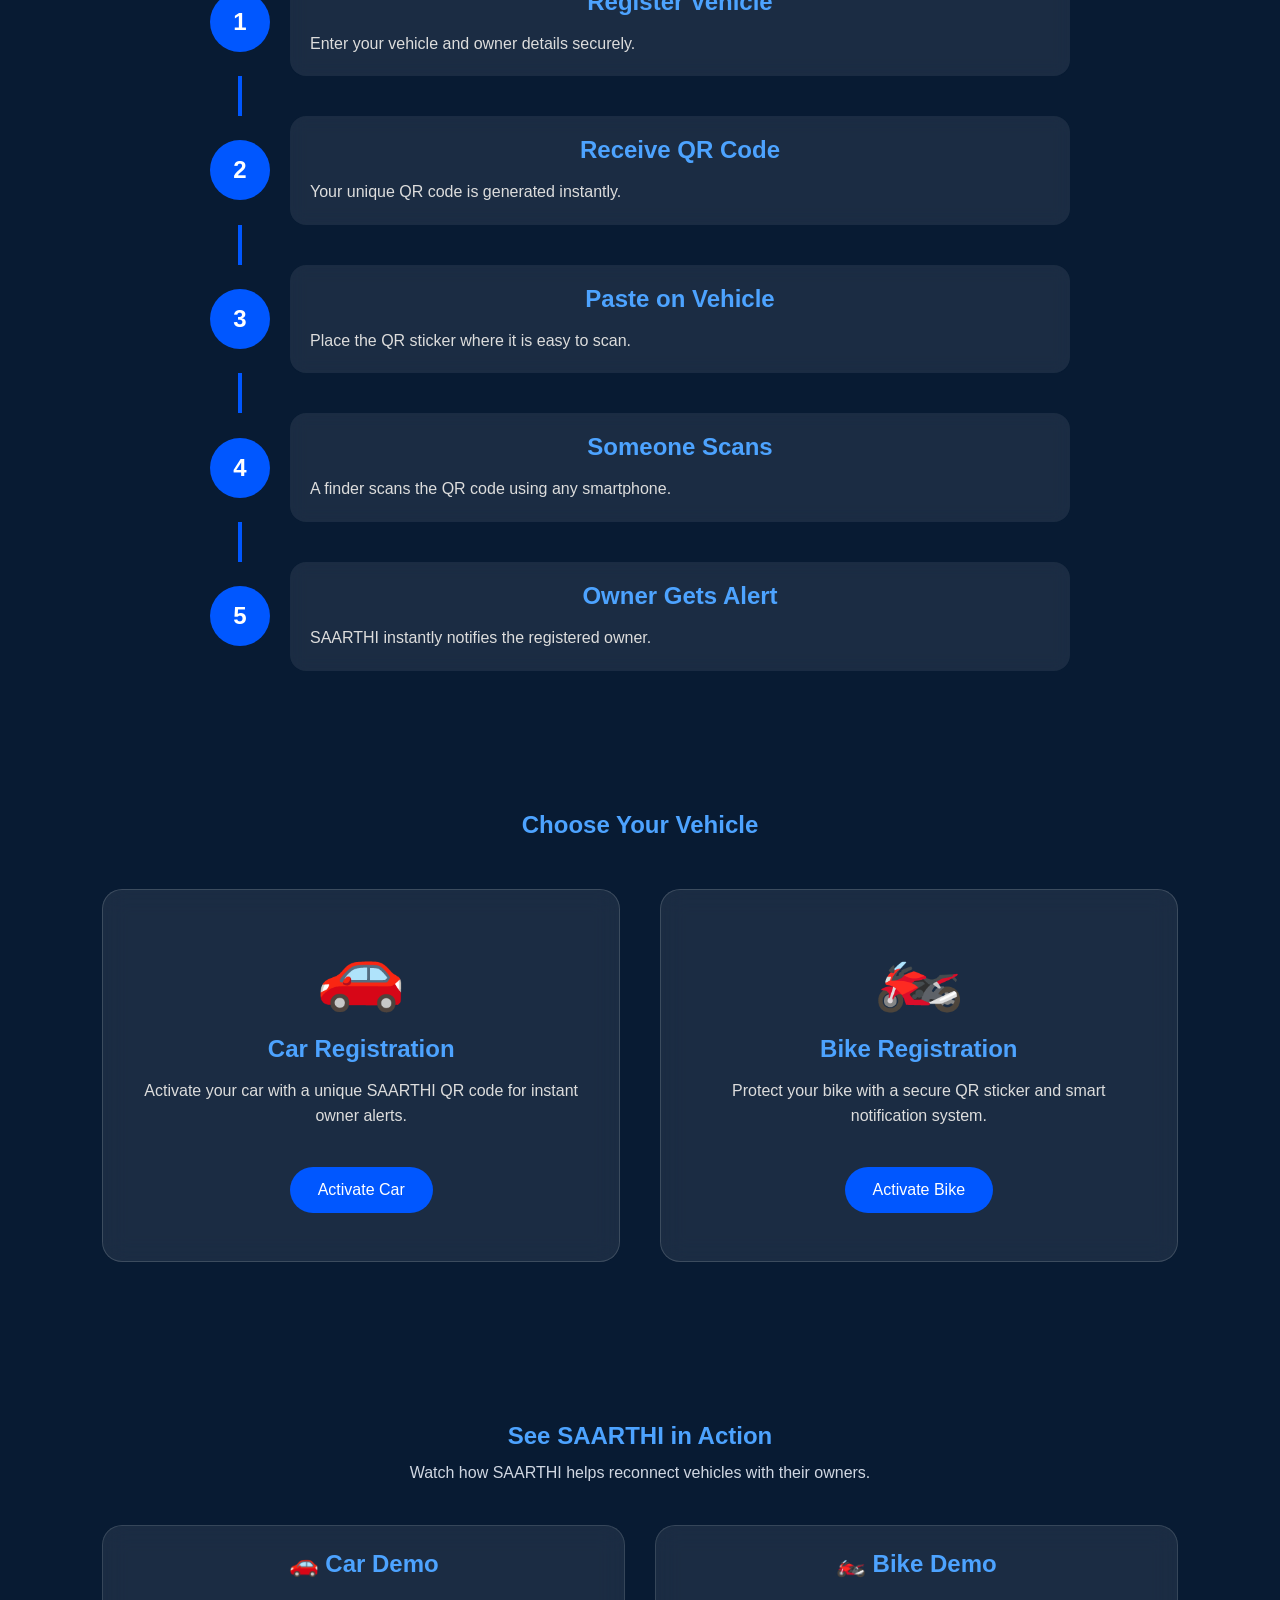
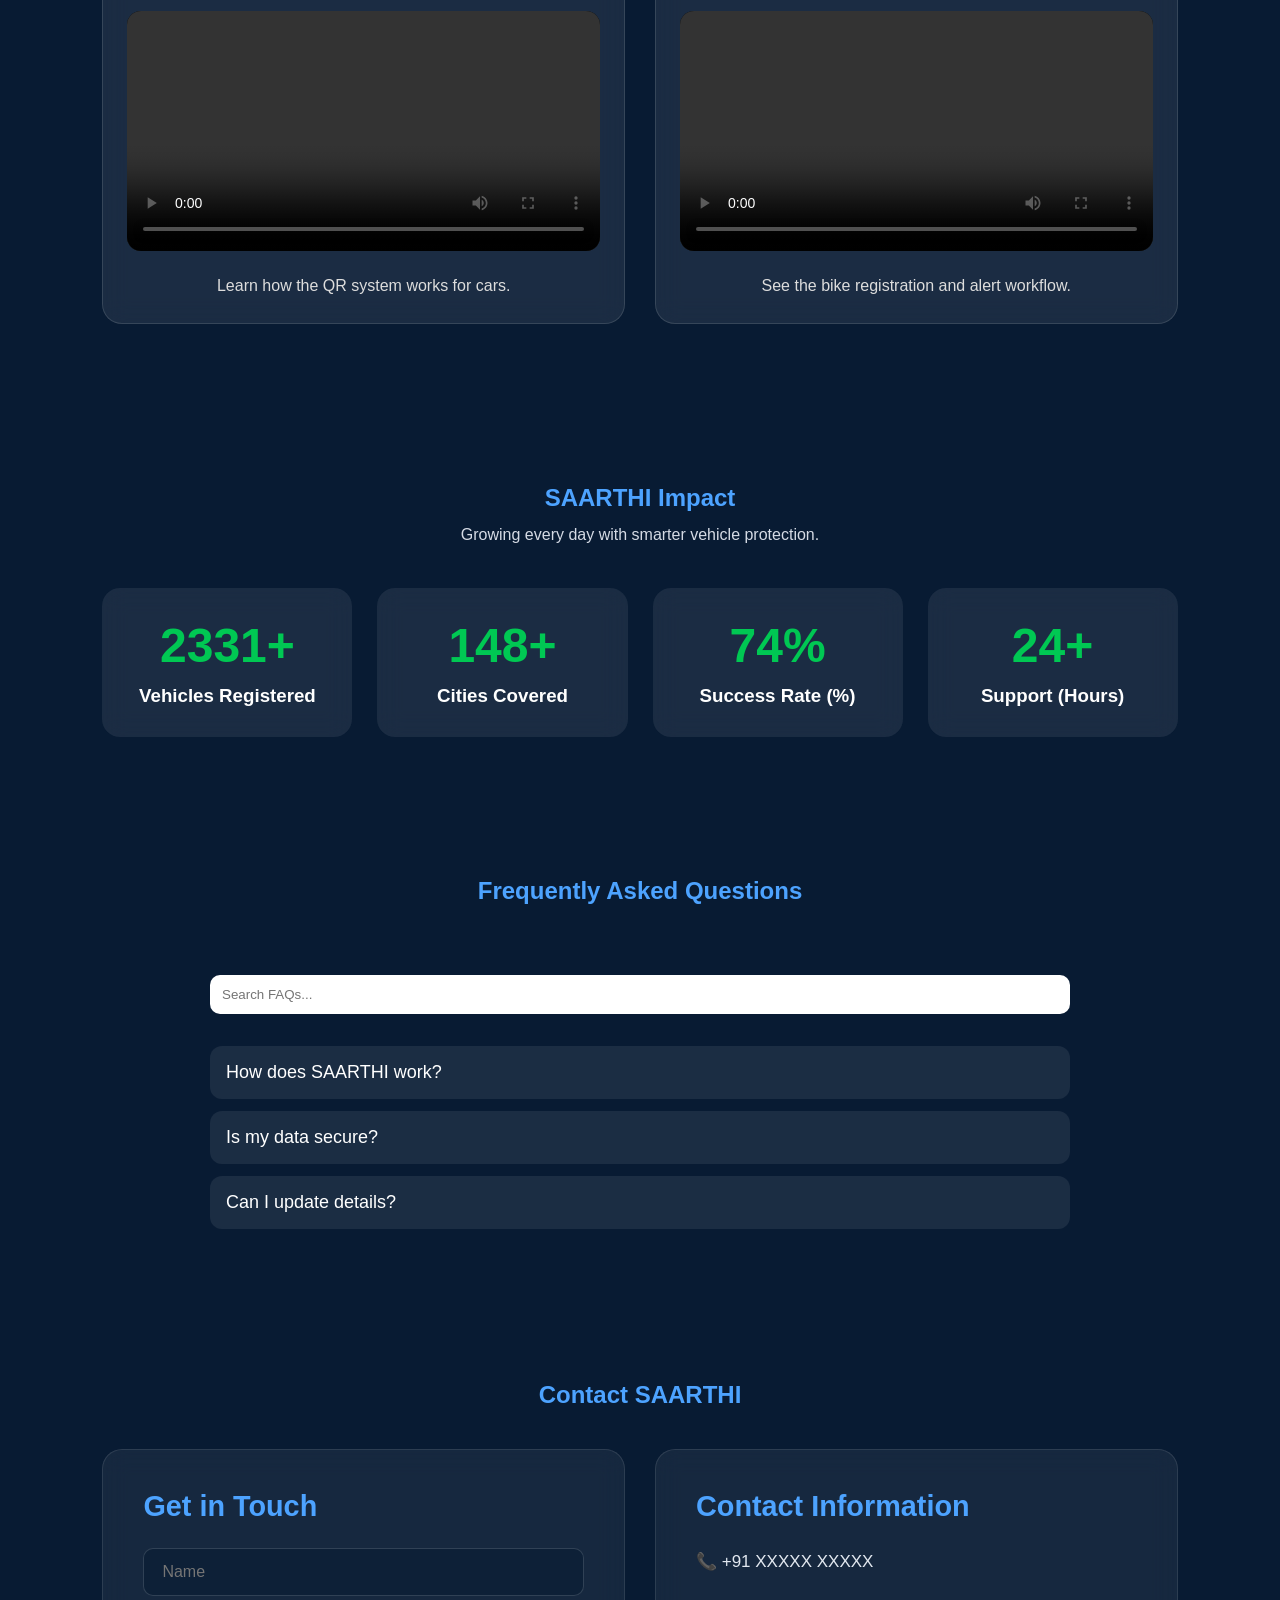
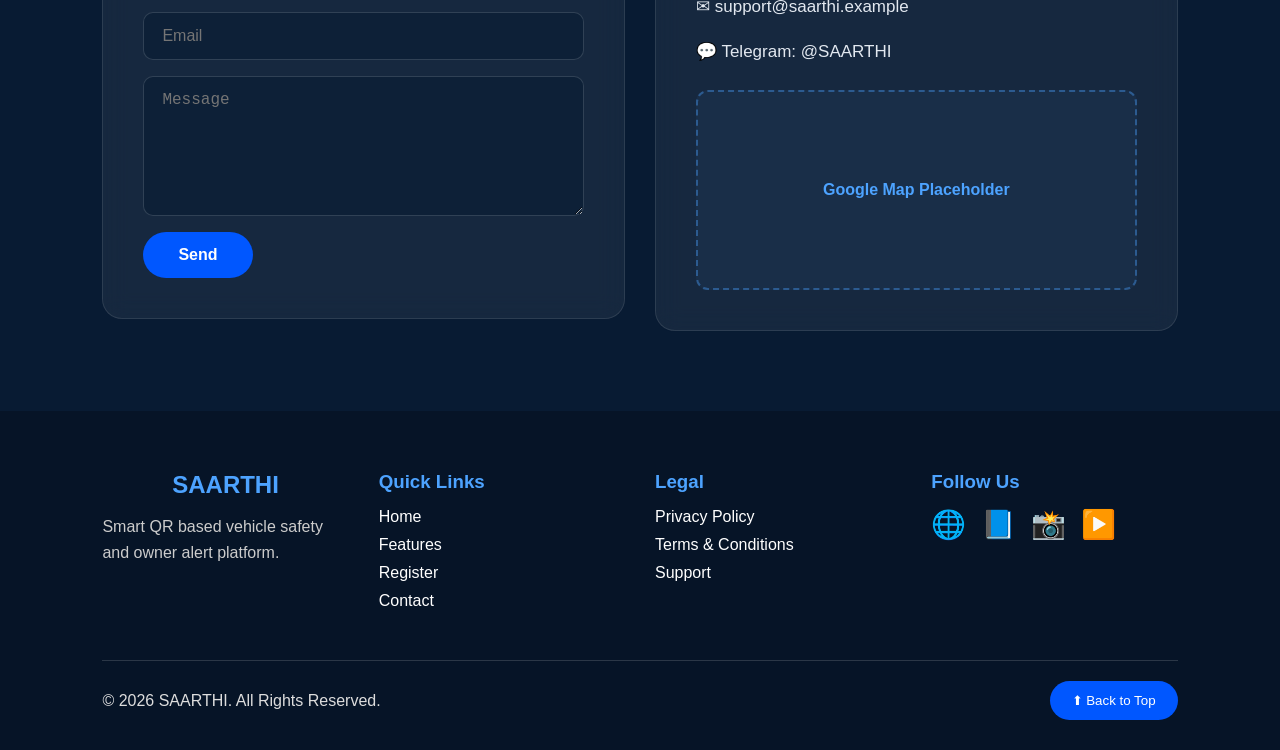
==== commit dfc4599f: "Update index.html" ====
--- a/index.html
+++ b/index.html
@@ -25,35 +25,35 @@
     </nav>
 
     <header id="home" class="hero">
-    <video autoplay muted loop playsinline>
-        <source src="video/CAR.mp4" type="video/mp4">
-    </video>
-    <div class="overlay"></div>
-    <div class="content">
-        <div class="logo-container">
-            <div class="logo-shield"><span class="logo-icon">⚡</span></div>
-            <div class="logo-text">
-                <span class="brand-name">Saarthi</span>
-                <span class="brand-tagline">Smart QR Protection</span>
-            </div>
+        <video autoplay muted loop playsinline>
+            <source src="video/CAR.mp4" type="video/mp4">
+        </video>
+        <div class="overlay"></div>
+        <div class="content">
+            
+            <div class="logo-container">
+                <div class="logo-shield">
+                    <span class="logo-icon">⚡</span>
+                </div>
+                <div class="logo-text">
+                    <span class="brand-name">Saarthi</span>
+                    <span class="brand-tagline">Smart QR Protection</span>
+                </div>
+            </div>
+
+            <h1>Don't Let Your Car Stop the Show. Get Instant QR Alerts.</h1>
+            <p>Smart QR based vehicle safety.</p>
+            <a href="https://jiomove.in/signup.html" class="btn">Register Vehicle</a>
+            <a href="https://jiomove.in/activate.html" class="btn alt">Activate QR</a>
         </div>
-
-        <h1>Don't Let Your Car Stop the Show. Get Instant QR Alerts.</h1>
-        
-        <!-- This link now points to the section below -->
-        <a href="#about" class="scroll-arrow">
-            <div class="shining-arrow"></div>
-        </a>
-    </div>
-</header>
+    </header>
 
     <main>
 
-        <!-- Added id="about" here -->
-<section id="about" class="about">
-    <h2>About SAARTHI</h2>
-    <p>SAARTHI helps connect finders with vehicle owners using secure QR technology.</p>
-</section>
+        <section class="about">
+            <h2>About SAARTHI</h2>
+            <p>SAARTHI helps connect finders with vehicle owners using secure QR technology.</p>
+        </section>
 
         <section id="features" class="features">
             <h2>Features</h2>
@@ -84,7 +84,7 @@
                 <div class="circle">2</div>
                 <div class="card">
                     <h2>Receive QR Code</h2>
-                    <p>Your unique QR code is generated and will share you.</p>
+                    <p>Your unique QR code is generated instantly.</p>
                 </div>
             </div>
 
@@ -120,19 +120,19 @@
         </section>
 
         <section id="vehicles" class="vehicles">
-            <h1>Choose your action</h1>
-            <div class="grid">
-                <div class="card">
-                    <div class="icon">🚗🏍️</div>
-                    <h2>Vehicle Registration</h2>
-                    <p>Register your vehicle with a unique SAARTHI QR code for instant owner alerts.</p>
-                    <a href="https://jiomove.in/signup.html" class="btn">Register</a>
-                </div>
-                <div class="card">
-                    <div class="icon">🚗🏍️</div>
-                    <h2>Vehicle Activation</h2>
-                    <p>Activate your registation using Activation code with  QR sticker and smart notification system.</p>
-                    <a href="https://jiomove.in/activate.html" class="btn">Activate</a>
+            <h1>Choose Your Vehicle</h1>
+            <div class="grid">
+                <div class="card">
+                    <div class="icon">🚗</div>
+                    <h2>Car Registration</h2>
+                    <p>Activate your car with a unique SAARTHI QR code for instant owner alerts.</p>
+                    <a href="#" class="btn">Activate Car</a>
+                </div>
+                <div class="card">
+                    <div class="icon">🏍️</div>
+                    <h2>Bike Registration</h2>
+                    <p>Protect your bike with a secure QR sticker and smart notification system.</p>
+                    <a href="#" class="btn">Activate Bike</a>
                 </div>
             </div>
         </section>
@@ -161,11 +161,11 @@
         </section>
 
         <section class="stats">
-            <h1>SAARTHI GOAL</h1>
-            <p>Helping millions of cars & the Owner with secure QR</p>
-            <div class="grid">
-                <div class="card"><span class="count" data-target="1000">0</span><h3>Vehicles Registered</h3></div>
-                <div class="card"><span class="count" data-target="50">0</span><h3>Cities Covered</h3></div>
+            <h1>SAARTHI Impact</h1>
+            <p>Growing every day with smarter vehicle protection.</p>
+            <div class="grid">
+                <div class="card"><span class="count" data-target="5000">0</span><h3>Vehicles Registered</h3></div>
+                <div class="card"><span class="count" data-target="300">0</span><h3>Cities Covered</h3></div>
                 <div class="card"><span class="count" data-target="99">0</span><h3>Success Rate (%)</h3></div>
                 <div class="card"><span class="count" data-target="24">0</span><h3>Support (Hours)</h3></div>
             </div>
@@ -184,7 +184,7 @@
             </div>
             <div class="item">
                 <button class="q">Can I update details?</button>
-                <div class="a">Yes, by contacting us on email you can update owner details.</div>
+                <div class="a">Yes, after logging in.</div>
             </div>
         </section>
 
@@ -193,23 +193,19 @@
             <div class="grid">
                 <div class="card">
                     <h2>Get in Touch</h2>
-                    <form action="https://formsubmit.co/saarthi@jiomove.in" method="POST">
-    <!-- These name attributes are required for the service to identify the data -->
-    <input type="text" name="name" placeholder="Name" required>
-    <input type="email" name="email" placeholder="Email" required>
-    <textarea name="message" placeholder="Message" required></textarea>
-    
-    <!-- This hidden input prevents the site from redirecting after sending -->
-    <input type="hidden" name="_next" value="https://jiomove.in/thanks.html">
-    
-    <button type="submit">Send</button>
-</form>
+                    <form>
+                        <input placeholder="Name" required>
+                        <input placeholder="Email" type="email" required>
+                        <textarea placeholder="Message" required></textarea>
+                        <button type="submit">Send</button>
+                    </form>
                 </div>
                 <div class="card">
                     <h2>Contact Information</h2>
-                    <p>📞 +91 88500 12319</p>
-                    <p>✉ saarthi@jiomove.in</p>
-                    
+                    <p>📞 +91 XXXXX XXXXX</p>
+                    <p>✉ support@saarthi.example</p>
+                    <p>💬 Telegram: @SAARTHI</p>
+                    <div class="map">Google Map Placeholder</div>
                 </div>
             </div>
         </section>
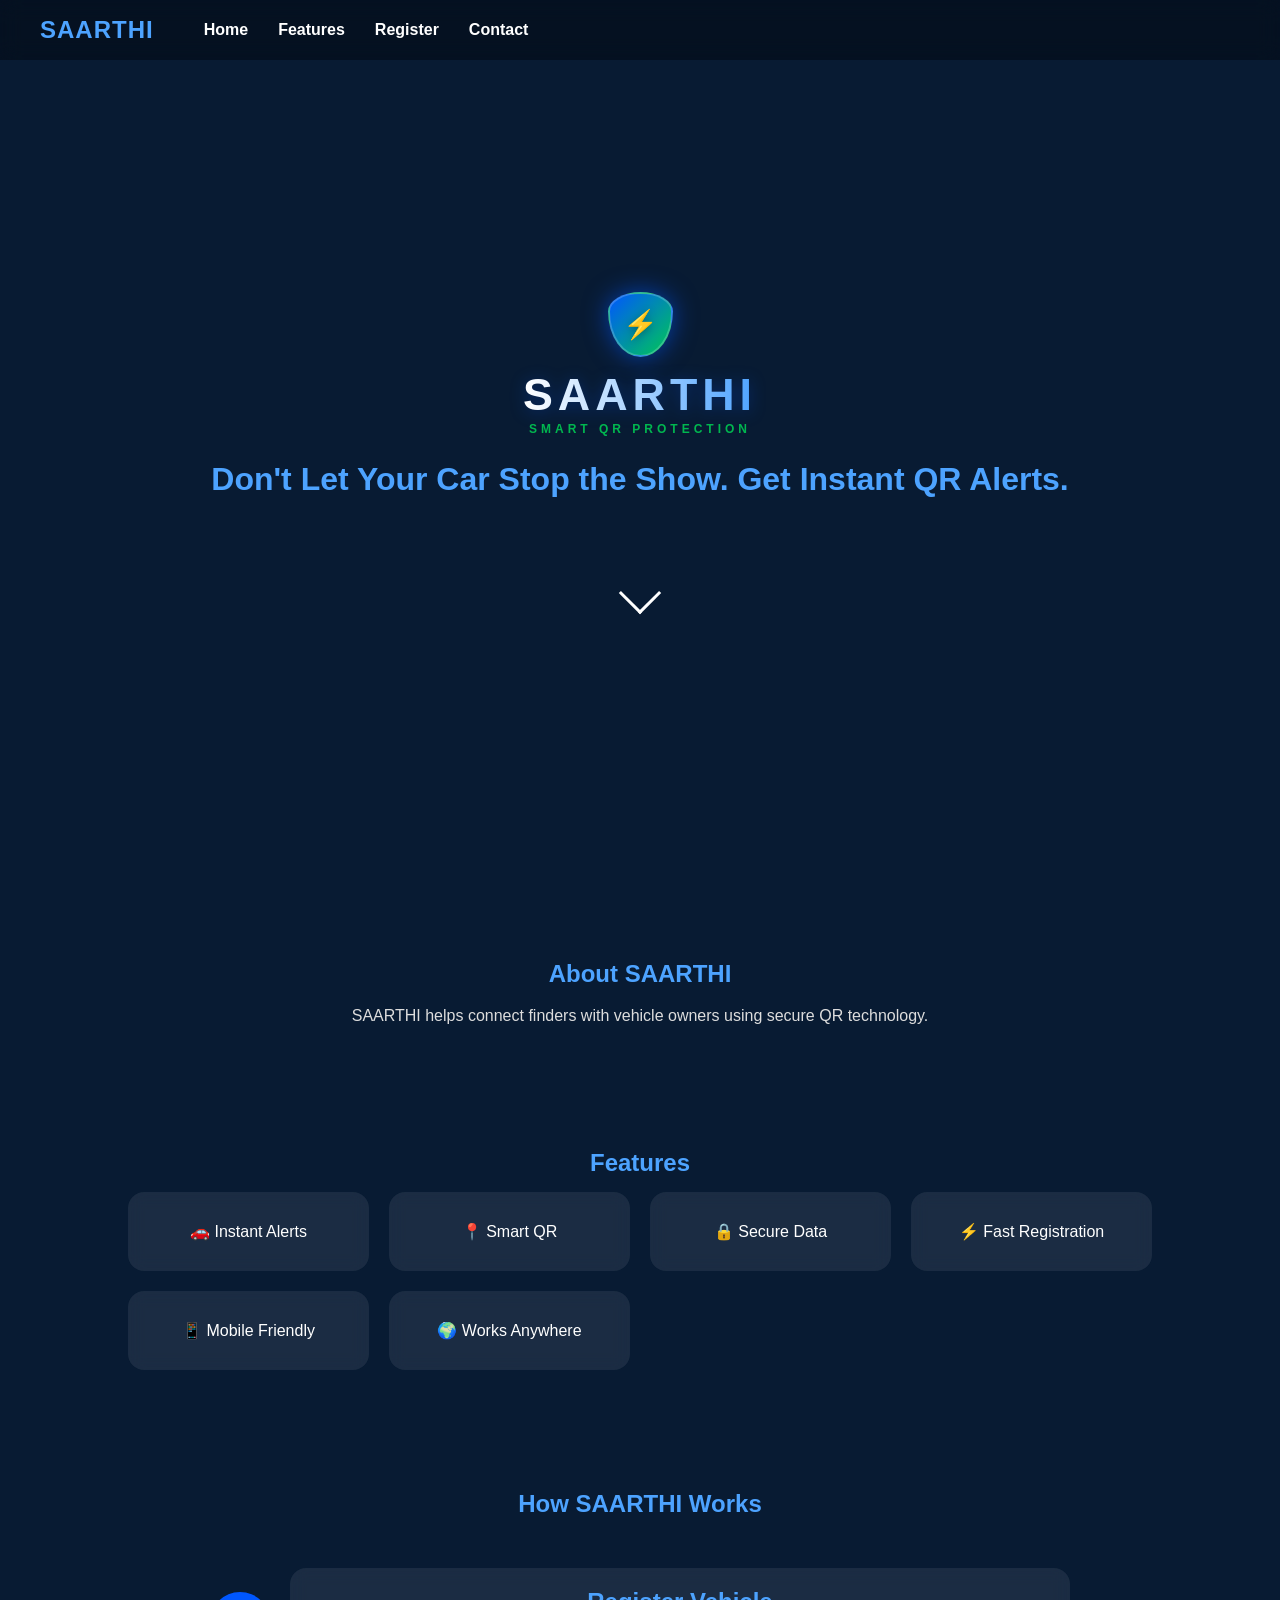
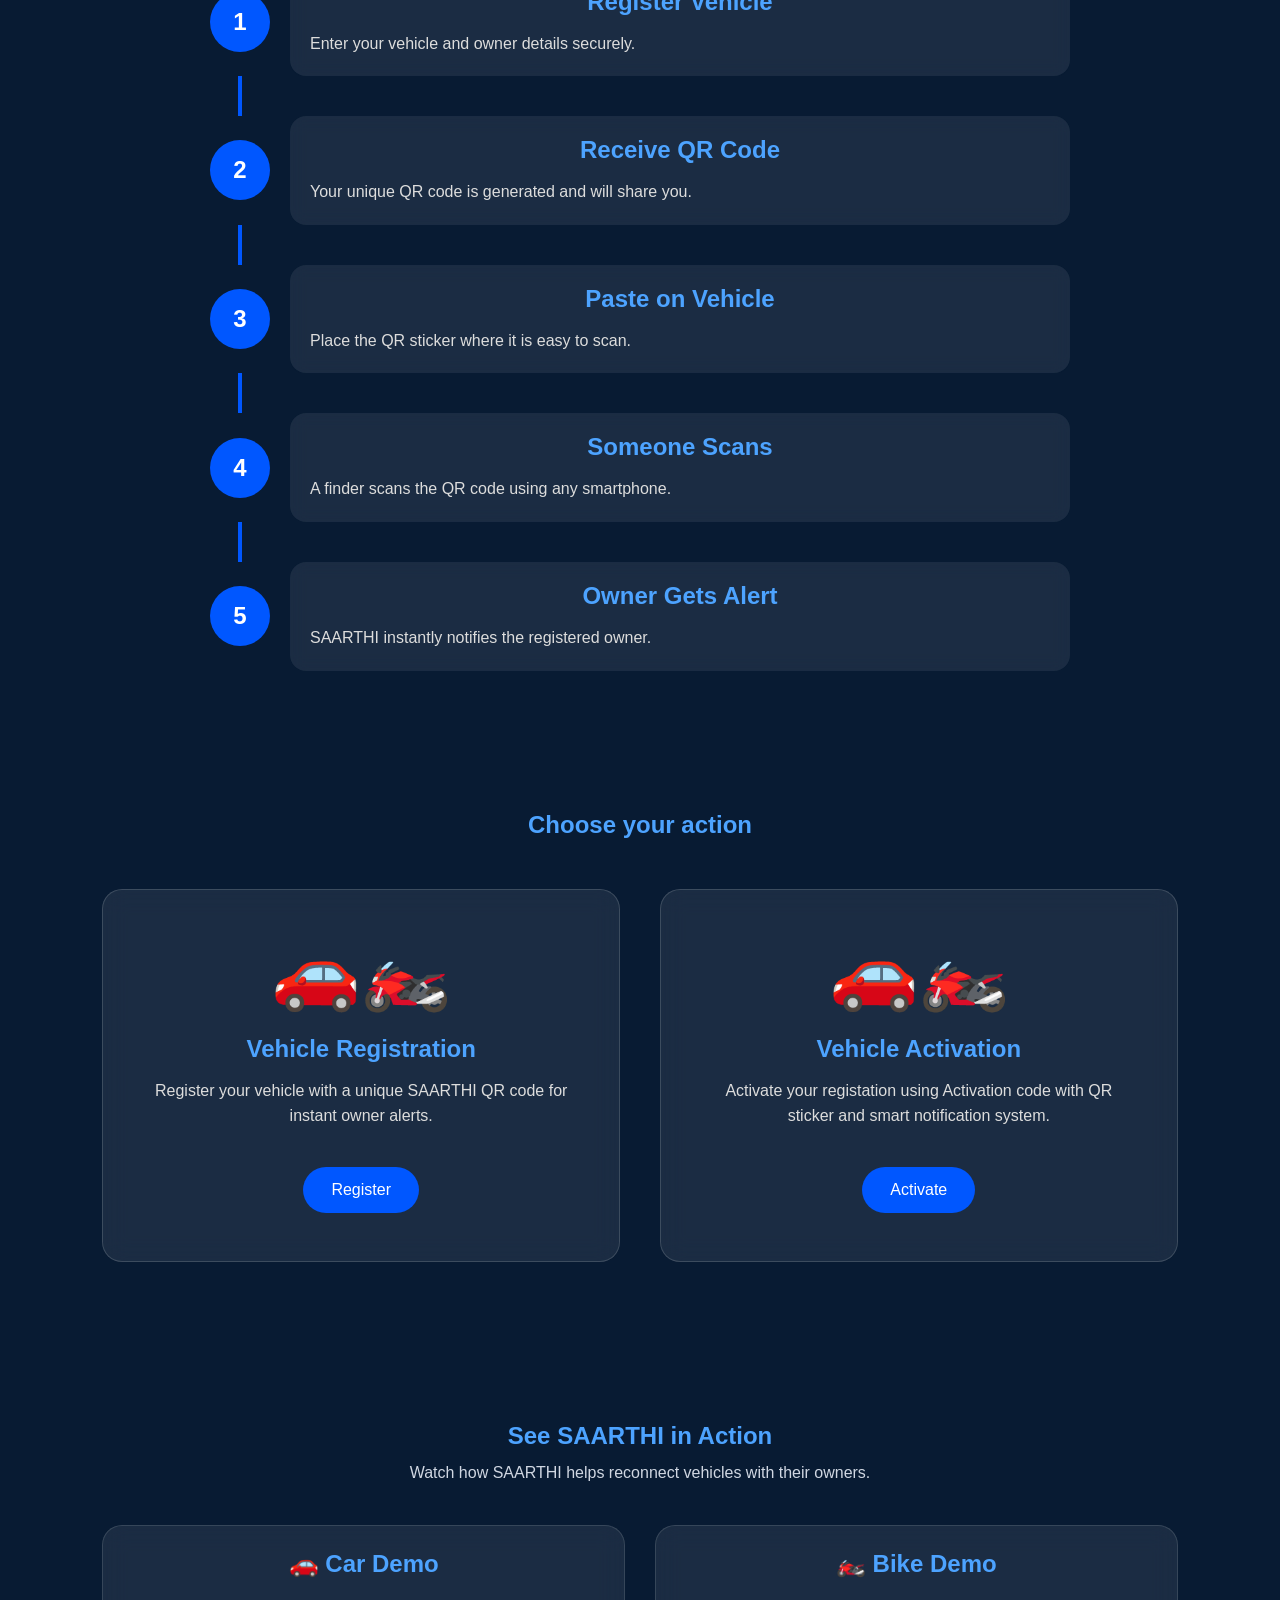
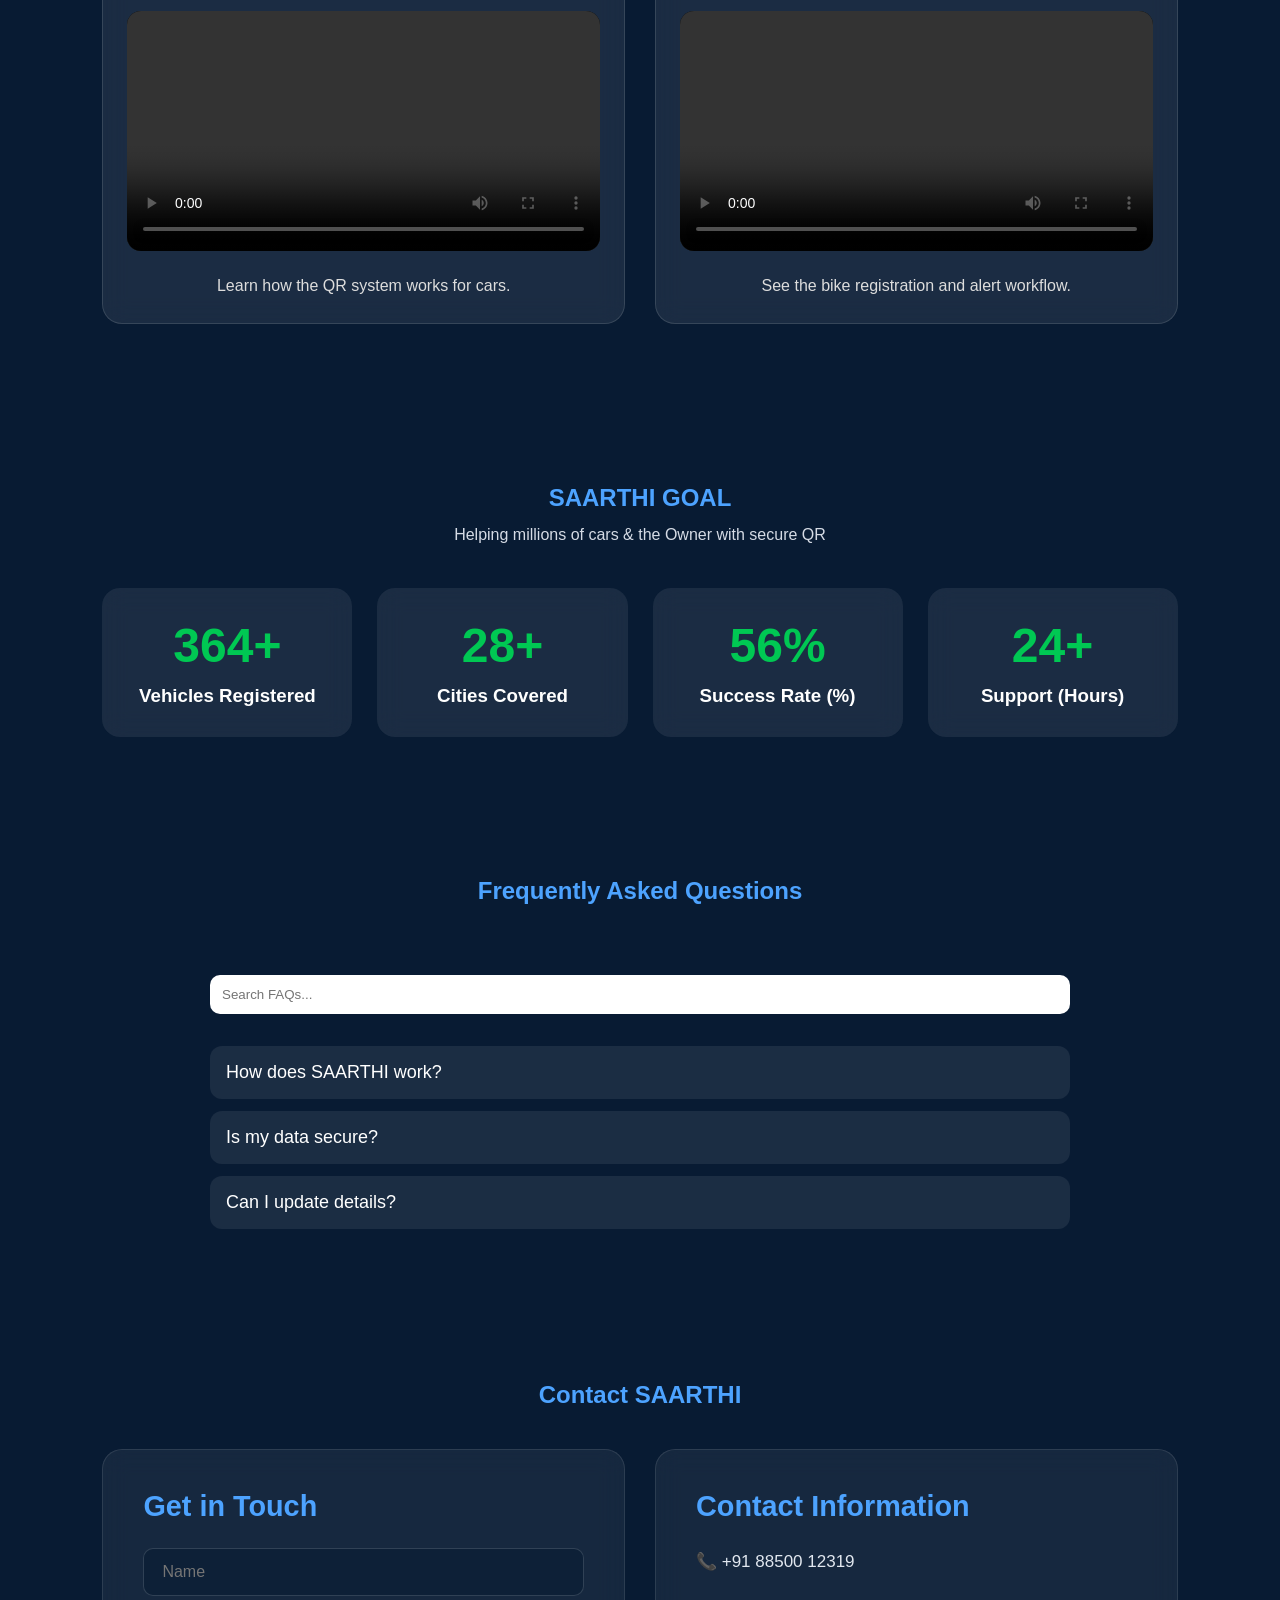
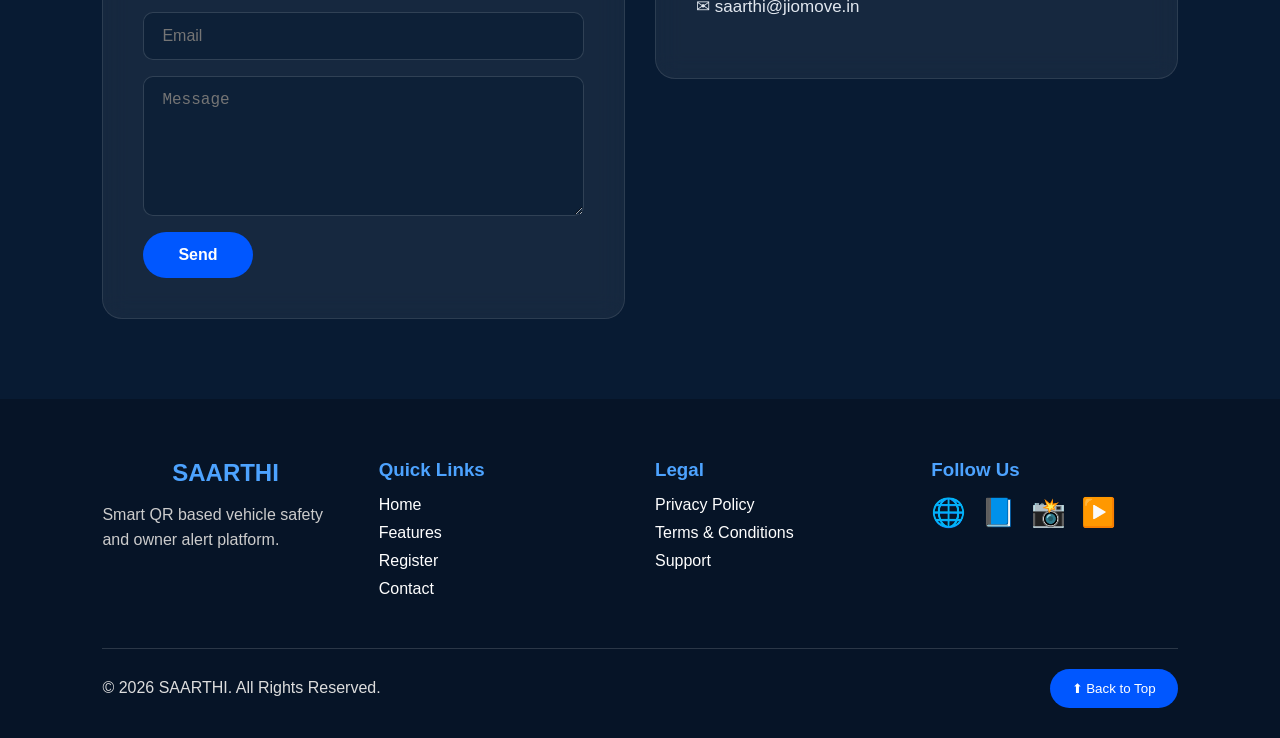
==== commit 93b843a3: "Update index.html" ====
--- a/index.html
+++ b/index.html
@@ -25,35 +25,35 @@
     </nav>
 
     <header id="home" class="hero">
-        <video autoplay muted loop playsinline>
-            <source src="video/CAR.mp4" type="video/mp4">
-        </video>
-        <div class="overlay"></div>
-        <div class="content">
-            
-            <div class="logo-container">
-                <div class="logo-shield">
-                    <span class="logo-icon">⚡</span>
-                </div>
-                <div class="logo-text">
-                    <span class="brand-name">Saarthi</span>
-                    <span class="brand-tagline">Smart QR Protection</span>
-                </div>
-            </div>
-
-            <h1>Don't Let Your Car Stop the Show. Get Instant QR Alerts.</h1>
-            <p>Smart QR based vehicle safety.</p>
-            <a href="https://jiomove.in/signup.html" class="btn">Register Vehicle</a>
-            <a href="https://jiomove.in/activate.html" class="btn alt">Activate QR</a>
+    <video autoplay muted loop playsinline>
+        <source src="video/CAR.mp4" type="video/mp4">
+    </video>
+    <div class="overlay"></div>
+    <div class="content">
+        <div class="logo-container">
+            <div class="logo-shield"><span class="logo-icon">⚡</span></div>
+            <div class="logo-text">
+                <span class="brand-name">Saarthi</span>
+                <span class="brand-tagline">Smart QR Protection</span>
+            </div>
         </div>
-    </header>
+
+        <h1>Don't Let Your Car Stop the Show. Get Instant QR Alerts.</h1>
+        
+        <!-- This link now points to the section below -->
+        <a href="#about" class="scroll-arrow">
+            <div class="shining-arrow"></div>
+        </a>
+    </div>
+</header>
 
     <main>
 
-        <section class="about">
-            <h2>About SAARTHI</h2>
-            <p>SAARTHI helps connect finders with vehicle owners using secure QR technology.</p>
-        </section>
+        <!-- Added id="about" here -->
+<section id="about" class="about">
+    <h2>About SAARTHI</h2>
+    <p>SAARTHI helps connect finders with vehicle owners using secure QR technology.</p>
+</section>
 
         <section id="features" class="features">
             <h2>Features</h2>
@@ -84,7 +84,7 @@
                 <div class="circle">2</div>
                 <div class="card">
                     <h2>Receive QR Code</h2>
-                    <p>Your unique QR code is generated instantly.</p>
+                    <p>Your unique QR code is generated and will share you.</p>
                 </div>
             </div>
 
@@ -120,19 +120,19 @@
         </section>
 
         <section id="vehicles" class="vehicles">
-            <h1>Choose Your Vehicle</h1>
-            <div class="grid">
-                <div class="card">
-                    <div class="icon">🚗</div>
-                    <h2>Car Registration</h2>
-                    <p>Activate your car with a unique SAARTHI QR code for instant owner alerts.</p>
-                    <a href="#" class="btn">Activate Car</a>
-                </div>
-                <div class="card">
-                    <div class="icon">🏍️</div>
-                    <h2>Bike Registration</h2>
-                    <p>Protect your bike with a secure QR sticker and smart notification system.</p>
-                    <a href="#" class="btn">Activate Bike</a>
+            <h1>Choose your action</h1>
+            <div class="grid">
+                <div class="card">
+                    <div class="icon">🚗🏍️</div>
+                    <h2>Vehicle Registration</h2>
+                    <p>Register your vehicle with a unique SAARTHI QR code for instant owner alerts.</p>
+                    <a href="https://jiomove.in/signup.html" class="btn">Register</a>
+                </div>
+                <div class="card">
+                    <div class="icon">🚗🏍️</div>
+                    <h2>Vehicle Activation</h2>
+                    <p>Activate your registation using Activation code with  QR sticker and smart notification system.</p>
+                    <a href="https://jiomove.in/activate.html" class="btn">Activate</a>
                 </div>
             </div>
         </section>
@@ -161,11 +161,11 @@
         </section>
 
         <section class="stats">
-            <h1>SAARTHI Impact</h1>
-            <p>Growing every day with smarter vehicle protection.</p>
-            <div class="grid">
-                <div class="card"><span class="count" data-target="5000">0</span><h3>Vehicles Registered</h3></div>
-                <div class="card"><span class="count" data-target="300">0</span><h3>Cities Covered</h3></div>
+            <h1>SAARTHI GOAL</h1>
+            <p>Helping millions of cars & the Owner with secure QR</p>
+            <div class="grid">
+                <div class="card"><span class="count" data-target="1000">0</span><h3>Vehicles Registered</h3></div>
+                <div class="card"><span class="count" data-target="50">0</span><h3>Cities Covered</h3></div>
                 <div class="card"><span class="count" data-target="99">0</span><h3>Success Rate (%)</h3></div>
                 <div class="card"><span class="count" data-target="24">0</span><h3>Support (Hours)</h3></div>
             </div>
@@ -184,7 +184,7 @@
             </div>
             <div class="item">
                 <button class="q">Can I update details?</button>
-                <div class="a">Yes, after logging in.</div>
+                <div class="a">Yes, by contacting us on email you can update owner details.</div>
             </div>
         </section>
 
@@ -193,19 +193,23 @@
             <div class="grid">
                 <div class="card">
                     <h2>Get in Touch</h2>
-                    <form>
-                        <input placeholder="Name" required>
-                        <input placeholder="Email" type="email" required>
-                        <textarea placeholder="Message" required></textarea>
-                        <button type="submit">Send</button>
-                    </form>
+                    <form action="https://formsubmit.co/saarthi@jiomove.in" method="POST">
+    <!-- These name attributes are required for the service to identify the data -->
+    <input type="text" name="name" placeholder="Name" required>
+    <input type="email" name="email" placeholder="Email" required>
+    <textarea name="message" placeholder="Message" required></textarea>
+    
+    <!-- This hidden input prevents the site from redirecting after sending -->
+    <input type="hidden" name="_next" value="https://jiomove.in/thanks.html">
+    
+    <button type="submit">Send</button>
+</form>
                 </div>
                 <div class="card">
                     <h2>Contact Information</h2>
-                    <p>📞 +91 XXXXX XXXXX</p>
-                    <p>✉ support@saarthi.example</p>
-                    <p>💬 Telegram: @SAARTHI</p>
-                    <div class="map">Google Map Placeholder</div>
+                    <p>📞 +91 88500 12319</p>
+                    <p>✉ saarthi@jiomove.in</p>
+                    
                 </div>
             </div>
         </section>
